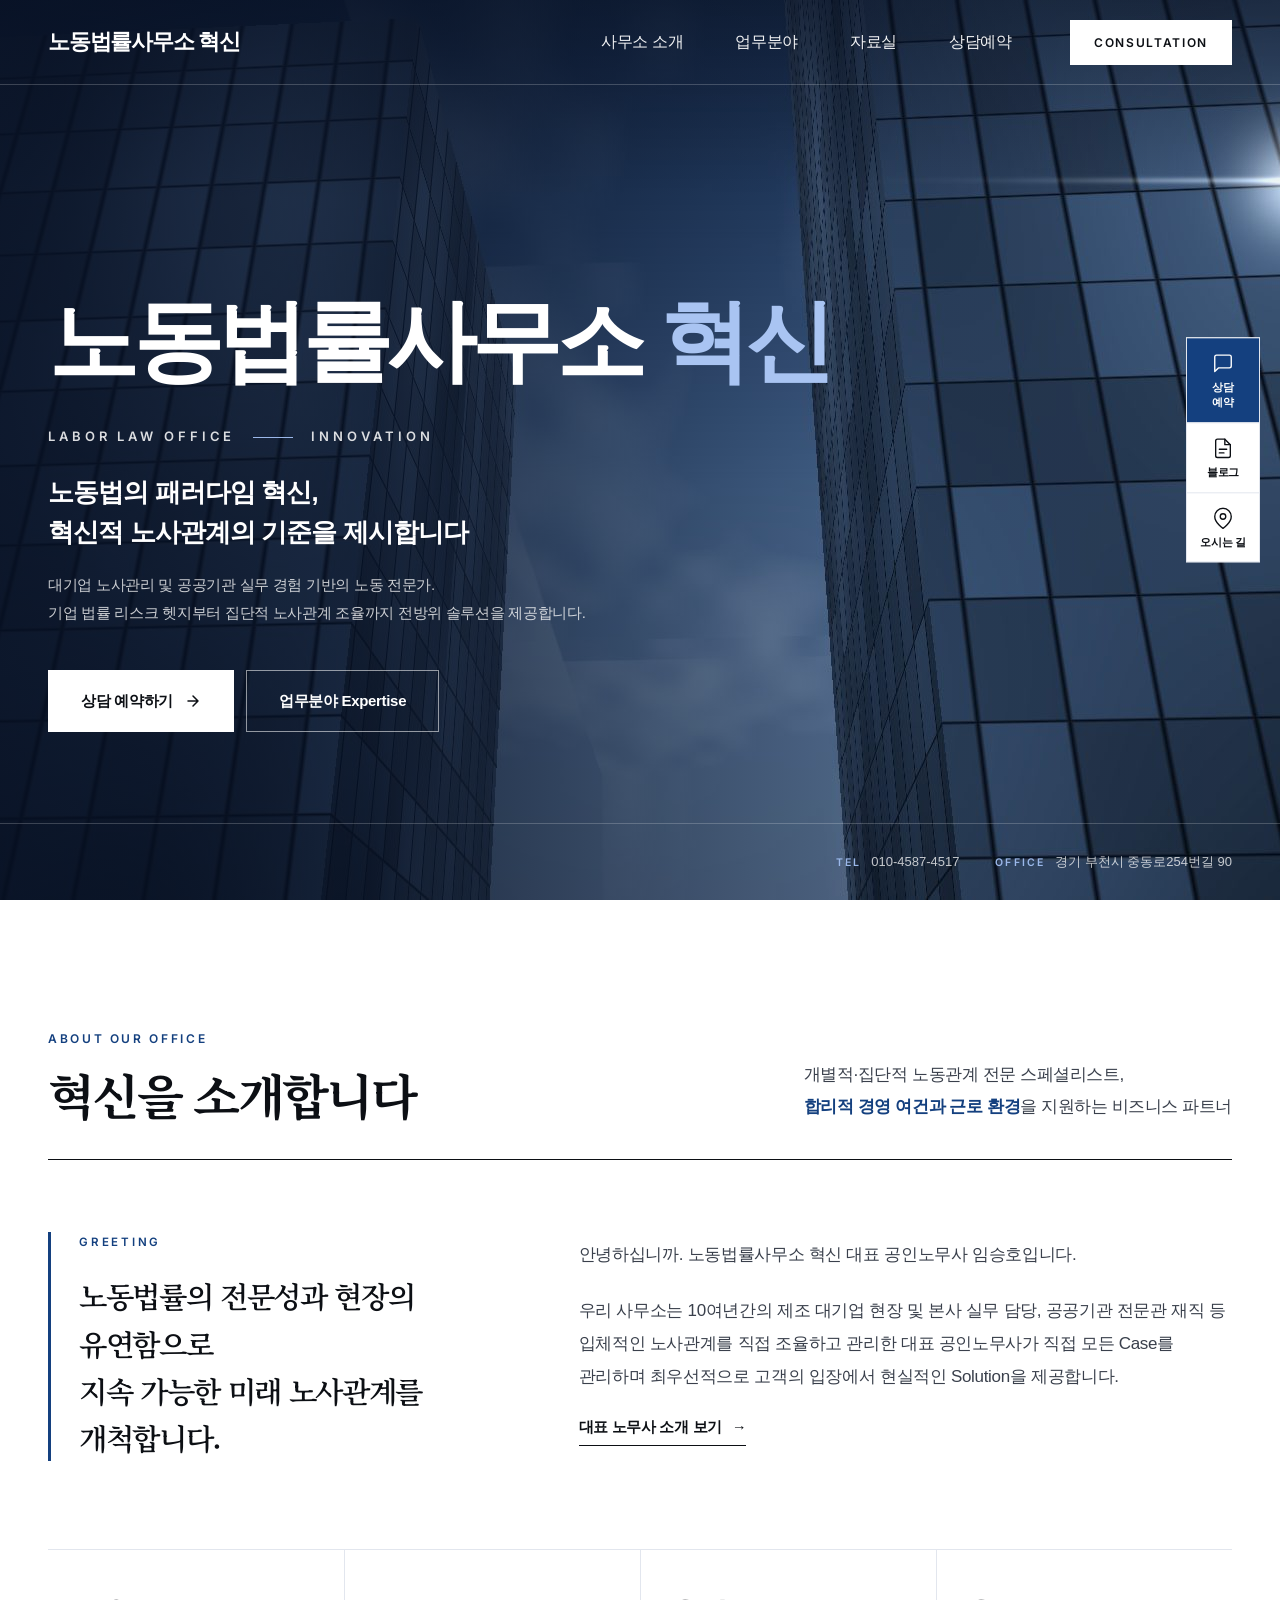
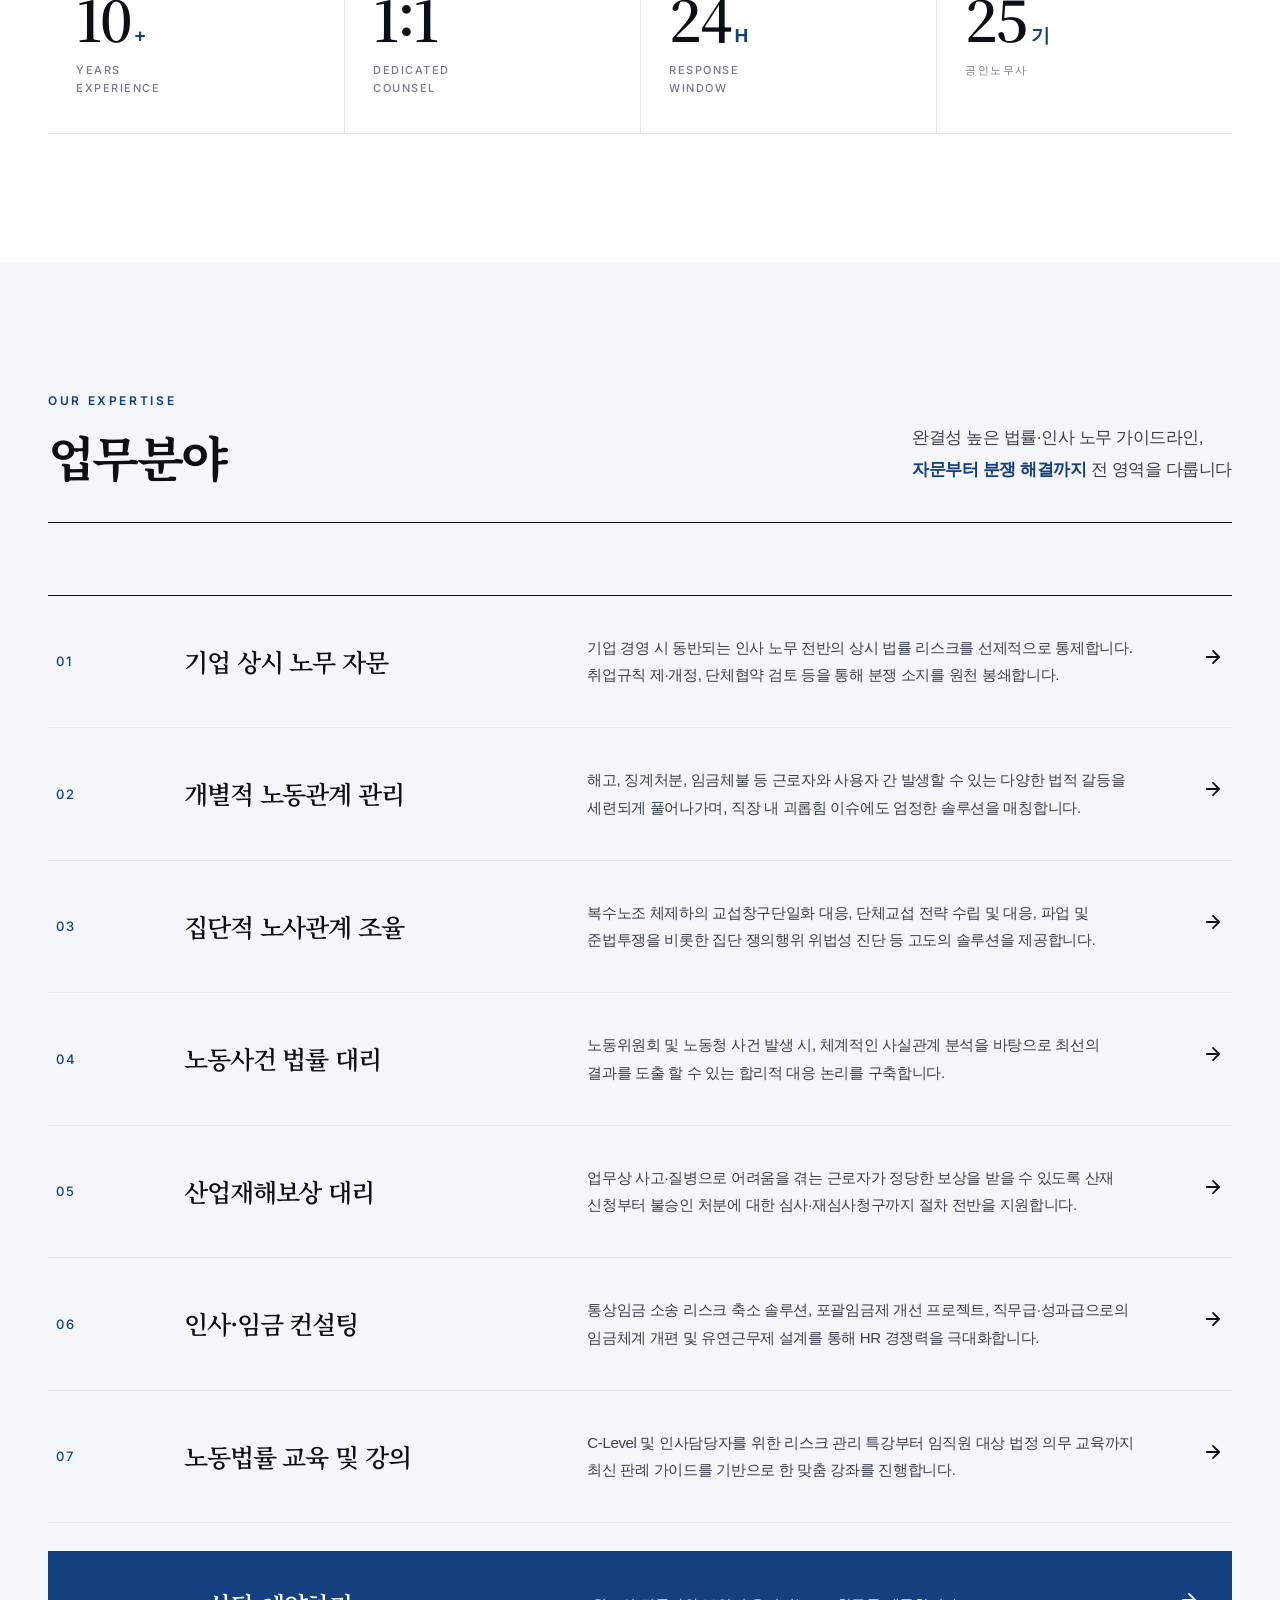
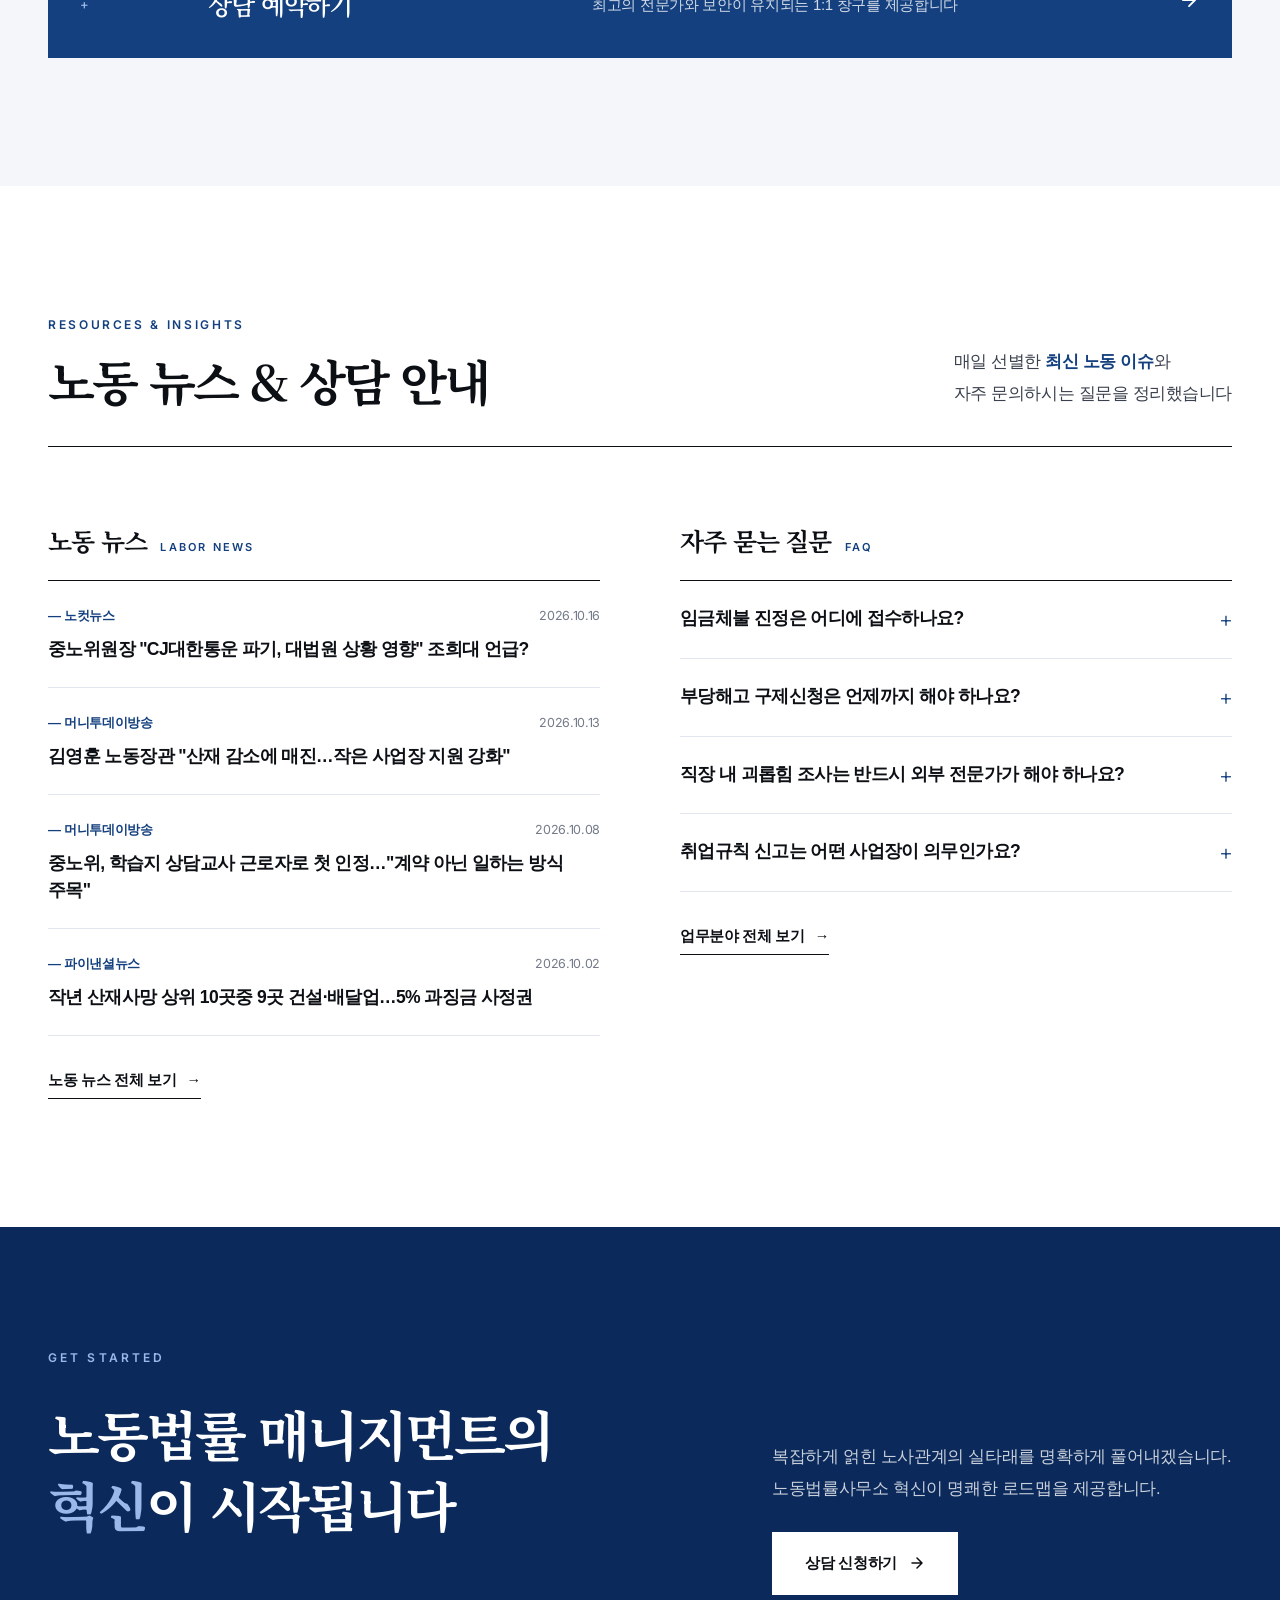
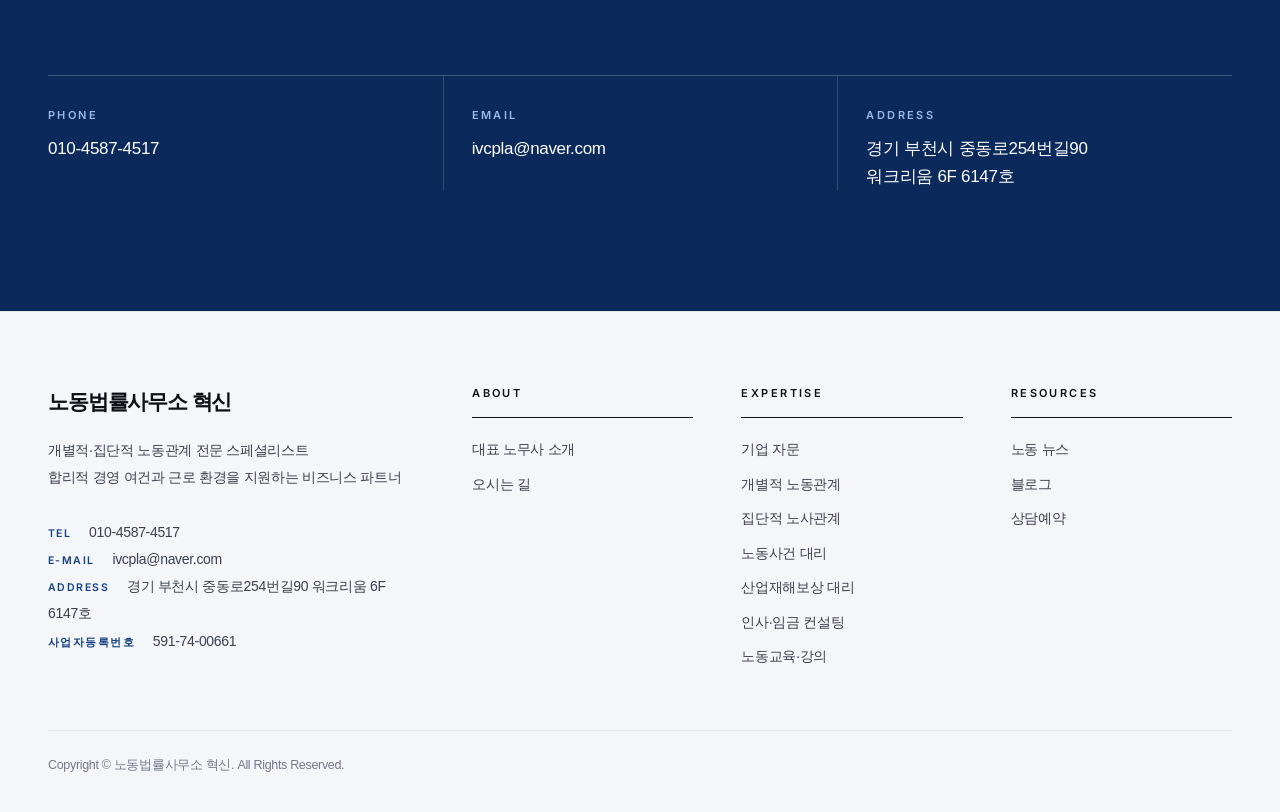
==== index.html @ 99e18527 "Add files via upload" ====
<!DOCTYPE html>
<html lang="ko">
<head>
<meta charset="UTF-8">
<meta name="viewport" content="width=device-width, initial-scale=1.0">
<title>노동법률사무소 혁신 | 부천 노무사 - 임금체불·직장 내 괴롭힘·해고·노동위원회 대리</title>
<meta name="description" content="임금체불, 직장 내 괴롭힘, 부당해고, 노동위원회·노동청 사건 대리, 기업 자문, 인사·임금 컨설팅, 경기 부천 소재 노동법률사무소 혁신. 전문 공인노무사가 상담해 드립니다.">
<meta name="keywords" content="부천 노무사, 노동법률사무소, 임금체불, 직장 내 괴롭힘, 부당해고, 노동위원회, 노동청, 기업자문, 인사노무컨설팅, 단체교섭, 노동조합, 근로계약, 노무사, 퇴직금, 춘의 노무사, 신중동 노무사, 강서 노무사, 마곡 노무사, 인처 노무사, 부천지청, 임금체불진정, 간이대지급, 주휴수당, 연차휴가, 징계, 정직, 구제신청">
<meta name="robots" content="index, follow">
<meta name="author" content="노동법률사무소 혁신">
<link rel="canonical" href="https://ivlabor.co.kr/">

<!-- Open Graph (카카오톡/페이스북 등 공유 시 노출) -->
<meta property="og:type" content="website">
<meta property="og:site_name" content="노동법률사무소 혁신">
<meta property="og:title" content="노동법률사무소 혁신 | 대기업/공공기관 경력 대표 노무사">
<meta property="og:description" content="임금체불, 직장 내 괴롭힘, 부당해고, 노동위원회 사건 대리 전문. 노동법률사무소 혁신입니다.">
<meta property="og:url" content="https://ivlabor.co.kr/">
<meta property="og:locale" content="ko_KR">

<!-- 네이버 서치어드바이저 소유 확인용 (발급받은 코드로 교체) -->
<meta name="naver-site-verification" content="navercc060034b6c3607f30b0b36506287c46">
<!-- 구글 서치콘솔 소유 확인용 (발급받은 코드로 교체) -->
<meta name="google-site-verification" content="google23cb470db3ad2abb">

<!-- 구조화 데이터: 지도/지식패널 노출에 도움 -->
<script type="application/ld+json">
{
  "@context": "https://schema.org",
  "@type": "LegalService",
  "name": "노동법률사무소 혁신",
  "description": "임금체불, 직장 내 괴롭힘, 부당해고, 노동위원회·노동청 사건 대리, 기업 자문, 인사·임금 컨설팅 전문 노무법인",
  "address": {
    "@type": "PostalAddress",
    "streetAddress": "중동로254번길 90 워크리움 6F 6147호",
    "addressLocality": "부천시",
    "addressRegion": "경기도",
    "addressCountry": "KR"
  },
  "telephone": "010-4587-4517",
  "email": "ivcpla@naver.com",
  "url": "https://ivlabor.co.kr/"
}
</script>

<!-- 구조화 데이터: 업무분야 FAQ (검색결과 아코디언 노출용) -->
<script type="application/ld+json">
{
  "@context": "https://schema.org",
  "@type": "FAQPage",
  "mainEntity": [
    {
      "@type": "Question",
      "name": "고문 계약 없이 1회성 노무 상담도 가능한가요?",
      "acceptedAnswer": { "@type": "Answer", "text": "네, 단발성 상담부터 월 단위 정기 자문 계약까지 사업장 규모와 필요에 맞게 탄력적으로 진행합니다." }
    },
    {
      "@type": "Question",
      "name": "취업규칙 신고는 어떤 사업장이 의무인가요?",
      "acceptedAnswer": { "@type": "Answer", "text": "상시근로자 10인 이상 사업장은 취업규칙을 작성하여 관할 지방고용노동관서에 신고할 의무가 있으며, 불이익 변경 시에는 근로자 과반수의 동의 절차가 추가로 필요합니다." }
    },
    {
      "@type": "Question",
      "name": "부천 사무소 방문 없이 원격 자문도 가능한가요?",
      "acceptedAnswer": { "@type": "Answer", "text": "전화, 화상회의, 이메일을 통한 비대면 자문이 가능하며, 필요 시 사업장을 직접 방문하여 현장 진단도 진행합니다." }
    },
    {
      "@type": "Question",
      "name": "임금체불 진정은 어디에 접수하나요?",
      "acceptedAnswer": { "@type": "Answer", "text": "사업장 관할 지방고용노동청에 임금체불 진정서를 제출하며, 사용자가 지급을 이행하지 않을 경우 체불임금등·사업주 확인서를 발급받아 소액체당금 등 후속 절차로 이어갈 수 있습니다." }
    },
    {
      "@type": "Question",
      "name": "부당해고 구제신청은 언제까지 해야 하나요?",
      "acceptedAnswer": { "@type": "Answer", "text": "해고 등 불이익 처분이 있었던 날로부터 3개월 이내에 사업장 관할 지방노동위원회에 부당해고 구제신청을 해야 합니다." }
    },
    {
      "@type": "Question",
      "name": "직장 내 괴롭힘 조사는 반드시 외부 전문가가 해야 하나요?",
      "acceptedAnswer": { "@type": "Answer", "text": "법적으로 반드시 외부 위탁이 요구되지는 않으나, 객관성 확보와 2차 가해 방지를 위해 공인노무사 등 외부 전문가에게 조사를 위탁하는 사업장이 늘고 있습니다." }
    },
    {
      "@type": "Question",
      "name": "교섭창구단일화 절차는 얼마나 걸리나요?",
      "acceptedAnswer": { "@type": "Answer", "text": "사업장 상황에 따라 다르나, 교섭요구 사실 공고부터 교섭대표노동조합 확정까지 통상 수 주에서 수개월이 소요될 수 있어 사전 매뉴얼 준비가 중요합니다." }
    },
    {
      "@type": "Question",
      "name": "쟁의행위 찬반투표는 반드시 거쳐야 하는 절차인가요?",
      "acceptedAnswer": { "@type": "Answer", "text": "네, 조합원 과반수의 찬성 투표를 거치지 않은 쟁의행위는 절차적 정당성을 인정받기 어려워 위법 쟁의행위로 평가될 위험이 있습니다." }
    },
    {
      "@type": "Question",
      "name": "부당노동행위 구제신청은 어디에 하나요?",
      "acceptedAnswer": { "@type": "Answer", "text": "사업장 관할 지방노동위원회에 구제신청서를 제출하며, 초심 결정에 불복할 경우 중앙노동위원회에 재심을 신청할 수 있습니다." }
    },
    {
      "@type": "Question",
      "name": "노동위원회 사건에 변호사가 아닌 공인노무사도 대리인이 될 수 있나요?",
      "acceptedAnswer": { "@type": "Answer", "text": "네, 공인노무사법상 공인노무사는 노동위원회 사건에서 당사자를 대리할 수 있는 법정 대리인 자격을 가지고 있습니다." }
    },
    {
      "@type": "Question",
      "name": "지방노동위원회에서 기각되면 더 이상 다툴 방법이 없나요?",
      "acceptedAnswer": { "@type": "Answer", "text": "초심(지방노동위원회) 판정에 불복하는 경우 판정서 송달일로부터 10일 이내에 중앙노동위원회에 재심을 신청할 수 있고, 이후 행정소송으로도 다툴 수 있습니다." }
    },
    {
      "@type": "Question",
      "name": "형사 사건도 노무사가 변호할 수 있나요?",
      "acceptedAnswer": { "@type": "Answer", "text": "공인노무사는 형사변호인의 지위를 갖지는 않으나, 근로감독관 조사 단계에서의 진술 준비 및 서면 대응 등 실무적 조력을 제공할 수 있으며, 형사 절차가 본격화되는 경우 변호사와 협업을 안내해 드립니다." }
    },
    {
      "@type": "Question",
      "name": "명절 상여금도 통상임금에 포함되나요?",
      "acceptedAnswer": { "@type": "Answer", "text": "지급 조건과 지급 시기의 고정성·일률성 여부에 따라 달라지며, 재직자에게만 지급하는 조건이 있는지 등을 개별적으로 검토해야 정확한 판단이 가능합니다." }
    },
    {
      "@type": "Question",
      "name": "포괄임금제는 어떤 업종이든 도입할 수 있나요?",
      "acceptedAnswer": { "@type": "Answer", "text": "아닙니다. 근로시간 산정이 실질적으로 어려운 업무에 한해 유효성이 인정되며, 일반 사무직처럼 근태 관리가 가능한 업무에 대해서는 무효로 판단될 위험이 있습니다." }
    },
    {
      "@type": "Question",
      "name": "임금체계를 근로자에게 불리하게 개편하려면 어떤 절차가 필요한가요?",
      "acceptedAnswer": { "@type": "Answer", "text": "취업규칙을 근로자에게 불이익하게 변경하는 경우 근로자 과반수(노동조합이 있으면 그 노동조합)의 동의를 받아야 하며, 동의 없이 변경하면 무효가 될 수 있습니다." }
    },
    {
      "@type": "Question",
      "name": "법정 의무교육에는 어떤 것들이 있나요?",
      "acceptedAnswer": { "@type": "Answer", "text": "직장 내 성희롱 예방교육(연 1회 이상), 직장 내 장애인 인식개선 교육, 개인정보보호 교육 등이 대표적이며, 업종과 상시근로자 수에 따라 산업안전보건교육 등이 추가될 수 있습니다." }
    },
    {
      "@type": "Question",
      "name": "온라인 동영상 교육으로 법정 의무교육을 대체할 수 있나요?",
      "acceptedAnswer": { "@type": "Answer", "text": "일정 요건을 갖춘 경우 온라인 교육으로 갈음할 수 있으나, 사업장 특성이 반영되지 않은 형식적 교육은 예방 효과가 낮아 대면·맞춤형 교육을 병행하는 것을 권장합니다." }
    },
    {
      "@type": "Question",
      "name": "교육 이수 후 증빙자료도 제공되나요?",
      "acceptedAnswer": { "@type": "Answer", "text": "네, 교육 실시 확인서, 참석자 명단, 교육 자료 등 법정 의무교육 이행을 입증할 수 있는 증빙자료를 함께 제공해 드립니다." }
    }
  ]
}
</script>

<link rel="preconnect" href="https://fonts.googleapis.com">
<link rel="preconnect" href="https://fonts.gstatic.com" crossorigin>
<link rel="stylesheet" as="style" crossorigin href="https://cdn.jsdelivr.net/gh/orioncactus/pretendard@v1.3.9/dist/web/variable/pretendardvariable-dynamic-subset.min.css">
<link href="https://fonts.googleapis.com/css2?family=Inter:wght@400;500;600;700&family=Noto+Serif+KR:wght@400;500;600;700&display=swap" rel="stylesheet">

<link rel="stylesheet" href="assets/style-v2.css?v=20261117">
<style>
/* ===== 산업재해보상 급여·절차 안내 (홈페이지 기존 카드·섹션 스타일과 통일) ===== */
.industrial-guide{margin-top:64px;padding-top:48px;border-top:1px solid var(--border)}
.guide-heading{margin-bottom:8px}
.guide-eyebrow{display:block;margin-bottom:10px;font-size:12px;font-weight:600;letter-spacing:2px;color:var(--gb);text-transform:uppercase}
.guide-heading h3{margin:0 0 12px !important;font-size:21px;font-weight:700;color:var(--gd);letter-spacing:-0.5px}
.guide-heading p{margin:0 !important;font-size:14.5px;font-weight:300;color:var(--ts);line-height:1.8}
.guide-section-title{display:flex;align-items:baseline;gap:14px;margin:48px 0 20px;padding:0 0 14px;border-bottom:1px solid var(--border);font-size:17px;font-weight:700;color:var(--gd);letter-spacing:-0.3px}
.guide-section-title span{font-family:'Inter',sans-serif;font-size:13px;font-weight:700;color:var(--gl);letter-spacing:1px}

/* 01 급여 종류 */
.benefit-grid{display:grid;grid-template-columns:repeat(4,minmax(0,1fr));gap:16px}
.benefit-card{display:flex;flex-direction:column;gap:8px;padding:26px 22px 24px;background:#f4f6fa;border:1px solid var(--border);transition:transform .3s ease,box-shadow .3s ease}
.benefit-card:hover{transform:translateY(-4px);box-shadow:0 20px 40px rgba(12,15,20,.08)}
.benefit-number{font-family:'Inter',sans-serif;font-size:12px;font-weight:700;letter-spacing:1.5px;color:var(--gb);opacity:.7}
.benefit-card h5{margin:0;font-size:16px;font-weight:700;color:var(--gd);line-height:1.4}
.benefit-card p{margin:0 !important;font-size:13.5px;font-weight:300;color:var(--tm);line-height:1.8}
.guide-note{margin-top:16px !important;font-size:12.5px !important;font-weight:300;color:var(--ts);line-height:1.7}

/* 02 신청 절차 */
.process-list{border-top:1px solid var(--border)}
.process-step{display:grid;grid-template-columns:110px 1fr;gap:24px;padding:22px 4px;border-bottom:1px solid var(--border);align-items:baseline}
.process-step>span{font-family:'Inter',sans-serif;font-size:12px;font-weight:700;letter-spacing:1.5px;color:var(--gb)}
.process-step h5{margin:0 0 6px;font-size:16px;font-weight:700;color:var(--gd)}
.process-step p{margin:0 !important;font-size:14px;font-weight:300;color:var(--tm);line-height:1.85}

/* 03 불복 절차 */
.appeal-flow{display:grid;grid-template-columns:1fr auto 1fr auto 1fr;gap:12px;align-items:stretch}
.appeal-step{padding:24px 22px;background:var(--gp);border:1px solid var(--border)}
.appeal-label{display:inline-block;margin-bottom:12px;padding:3px 10px;font-size:11px;font-weight:700;letter-spacing:.5px;color:var(--gb);background:var(--white);border:1px solid var(--border)}
.appeal-step h5{margin:0 0 8px;font-size:16px;font-weight:700;color:var(--gd)}
.appeal-step p{margin:0 !important;font-size:13.5px;font-weight:300;color:var(--tm);line-height:1.8}
.appeal-arrow{display:flex;align-items:center;font-size:18px;color:var(--gl)}
.appeal-footnote{margin-top:16px;padding:22px 26px;background:var(--gp);border-left:3px solid var(--gl);font-size:14px;font-weight:300;color:var(--tm);line-height:1.8}
.appeal-footnote strong{font-weight:700;color:var(--gd)}

@media(max-width:992px){
  .benefit-grid{grid-template-columns:repeat(2,minmax(0,1fr))}
  .appeal-flow{grid-template-columns:1fr;gap:8px}
  .appeal-arrow{justify-content:center;transform:rotate(90deg);height:18px}
}
@media(max-width:600px){
  .industrial-guide{margin-top:44px;padding-top:32px}
  .guide-section-title{margin-top:36px;font-size:16px}
  .benefit-grid{grid-template-columns:1fr;gap:12px}
  .benefit-card{padding:20px 18px}
  .process-step{grid-template-columns:1fr;gap:6px;padding:18px 2px}
  .appeal-step{padding:20px 18px}
  .appeal-footnote{padding:18px 20px}
}
</style>
</head>
<body>

<!-- ===== HEADER ===== -->
<header class="header" id="header">
    <div class="container header-inner">
        <a class="logo" onclick="goPage('home')" aria-label="노동법률사무소 혁신 홈으로"><span class="logo-text">노동법률사무소 혁신</span></a>

        <div class="nav" id="nav">
            <a class="nav-item" id="nav-about" onclick="goPage('about')">사무소 소개</a>
            <a class="nav-item" id="nav-services" onclick="goPage('services')">업무분야</a>
            <a class="nav-item" id="nav-resources" href="news.html">자료실</a>
            <a class="nav-item" id="nav-consult" onclick="goPage('consult')">상담예약</a>
        </div>

        <a class="header-cta" onclick="goPage('consult')">Consultation</a>

        <button class="menu-toggle" id="menuToggle" aria-label="메뉴 열기"><span></span><span></span><span></span></button>
    </div>

    <!-- 메가메뉴 (헤더에 마우스를 올리면 전체 펼침) -->
    <div class="megamenu" id="megamenu">
        <div class="megamenu-inner">
            <div class="megamenu-col">
                <div class="megamenu-col-title">사무소 소개</div>
                <ul class="megamenu-list">
                    <li><a onclick="goPage('about','greeting')">대표 노무사 소개</a></li>
                    <li><a onclick="goPage('about','location')">오시는 길</a></li>
                </ul>
            </div>
            <div class="megamenu-col">
                <div class="megamenu-col-title">업무분야</div>
                <ul class="megamenu-list">
                        <li><a onclick="goPage('services','tab0')">기업 자문</a></li>
                        <li><a onclick="goPage('services','tab1')">개별적 노동관계</a></li>
                        <li><a onclick="goPage('services','tab2')">집단적 노사관계</a></li>
                        <li><a onclick="goPage('services','tab3')">노동사건 대리</a></li>
                        <li><a onclick="goPage('services','tab4')">산업재해보상 대리</a></li>
                        <li><a onclick="goPage('services','tab5')">인사·임금 컨설팅</a></li>
                        <li><a onclick="goPage('services','tab6')">노동교육·강의</a></li>
                </ul>
            </div>
            <div class="megamenu-col">
                <div class="megamenu-col-title">자료실</div>
                <ul class="megamenu-list">
                    <li><a href="news.html">노동 뉴스</a></li>
                    <li><a href="blog.html">블로그</a></li>
                </ul>
            </div>
            <div class="megamenu-col">
                <div class="megamenu-col-title">상담예약</div>
                <ul class="megamenu-list">
                    <li><a onclick="goPage('consult')">온라인 예약 및 문의 신청</a></li>
                </ul>
            </div>
        </div>
    </div>

    <!-- 모바일 메뉴 -->
    <div class="mobile-menu" id="mobileMenu">
        <div class="mobile-menu-section">
            <div class="mobile-menu-title">사무소 소개</div>
            <div class="mobile-menu-list">
                <a onclick="mobileGoPage('about','greeting')">대표 노무사 소개</a>
                <a onclick="mobileGoPage('about','location')">오시는 길</a>
            </div>
        </div>
        <div class="mobile-menu-section">
            <div class="mobile-menu-title">업무분야</div>
            <div class="mobile-menu-list">
                    <a onclick="mobileGoPage('services','tab0')">기업 자문</a>
                    <a onclick="mobileGoPage('services','tab1')">개별적 노동관계</a>
                    <a onclick="mobileGoPage('services','tab2')">집단적 노사관계</a>
                    <a onclick="mobileGoPage('services','tab3')">노동사건 대리</a>
                    <a onclick="mobileGoPage('services','tab4')">산업재해보상 대리</a>
                    <a onclick="mobileGoPage('services','tab5')">인사·임금 컨설팅</a>
                    <a onclick="mobileGoPage('services','tab6')">노동교육·강의</a>
            </div>
        </div>
        <div class="mobile-menu-section">
            <div class="mobile-menu-title">자료실</div>
            <div class="mobile-menu-list">
                <a href="news.html">노동 뉴스</a>
                <a href="blog.html">블로그</a>
            </div>
        </div>
        <a class="mobile-menu-cta" onclick="mobileGoPage('consult')">상담 예약하기</a>
    </div>
</header>

<!-- ===== HOME PAGE ===== -->
<div class="page active" id="page-home">

    <!-- 히어로 -->
    <section class="hero" id="hero">
        <div class="hero-slides" aria-hidden="true">
            <video class="hero-video" autoplay muted loop playsinline preload="auto" poster="assets/hero-towers.jpg"><source src="assets/hero-towers.mp4" type="video/mp4"></video>
        </div>

        <div class="hero-content">
            <h1 class="hero-hl">노동법률사무소 <span class="em">혁신</span></h1>

            <p class="hero-slogan"><span>Labor Law Office</span><span>Innovation</span></p>

            <p class="hero-sub">노동법의 패러다임 혁신,<br>혁신적 노사관계의 기준을 제시합니다</p>

            <p class="hero-desc">대기업 노사관리 및 공공기관 실무 경험 기반의 노동 전문가.<br>기업 법률 리스크 헷지부터 집단적 노사관계 조율까지 전방위 솔루션을 제공합니다.</p>

            <div class="hero-cta-group">
                <a class="btn-primary" onclick="goPage('consult')">
                    <span>상담 예약하기</span>
                    <svg width="16" height="16" viewBox="0 0 16 16" fill="none"><path d="M3 8H13M13 8L8 3M13 8L8 13" stroke="currentColor" stroke-width="1.5" stroke-linecap="round" stroke-linejoin="round"/></svg>
                </a>
                <a class="btn-secondary" onclick="document.getElementById('expertise').scrollIntoView({behavior:'smooth'})"><span>업무분야 Expertise</span></a>
            </div>
        </div>
        <div class="hero-foot">
            <div class="container hero-foot-inner">
                <div class="hero-foot-meta"><span><b>TEL</b>010-4587-4517</span><span><b>OFFICE</b>경기 부천시 중동로254번길 90</span></div>
            </div>
        </div>
    </section>

    <!-- 사무소 소개 -->
    <section class="section about" id="about">
        <div class="container">
            <div class="section-header reveal">
                <div class="section-label">
                    <span class="kr">혁신을 소개합니다</span>
                    <span class="en">About Our Office</span>
                </div>
                <p class="section-desc">개별적·집단적 노동관계 전문 스페셜리스트,<br><em>합리적 경영 여건과 근로 환경</em>을 지원하는 비즈니스 파트너</p>
            </div>

            <div class="about-intro reveal reveal-delay-1">
                <div class="about-intro-tagline">
                    <span class="tagline-label">Greeting</span>
                    <p class="tagline-quote">노동법률의 전문성과 현장의 유연함으로<br>지속 가능한 미래 노사관계를 개척합니다.</p>
                </div>
                <div class="about-intro-body">
                    <p>안녕하십니까. 노동법률사무소 혁신 대표 공인노무사 임승호입니다.</p>
                    <p>우리 사무소는 10여년간의 제조 대기업 현장 및 본사 실무 담당, 공공기관 전문관 재직 등 입체적인 노사관계를 직접 조율하고 관리한 대표 공인노무사가 직접 모든 Case를 관리하며 최우선적으로 고객의 입장에서 현실적인 Solution을 제공합니다.</p>
                    <a class="text-link" onclick="goPage('about','greeting')">대표 노무사 소개 보기 <span>&rarr;</span></a>
                </div>
            </div>

            <div class="about-stats reveal reveal-delay-2">
                <div class="stat-item"><div class="stat-num">10<span class="unit">+</span></div><div class="stat-label">Years<br>Experience</div></div>
                <div class="stat-item"><div class="stat-num">1:1</div><div class="stat-label">Dedicated<br>Counsel</div></div>
                <div class="stat-item"><div class="stat-num">24<span class="unit">H</span></div><div class="stat-label">Response<br>Window</div></div>
                <div class="stat-item"><div class="stat-num">25<span class="unit">기</span></div><div class="stat-label">공인노무사</div></div>
            </div>
        </div>
    </section>

    <!-- 업무분야 -->
    <section class="section alt expertise" id="expertise">
        <div class="container">
            <div class="section-header reveal">
                <div class="section-label">
                    <span class="kr">업무분야</span>
                    <span class="en">Our Expertise</span>
                </div>
                <p class="section-desc">완결성 높은 법률·인사 노무 가이드라인,<br><em>자문부터 분쟁 해결까지</em> 전 영역을 다룹니다</p>
            </div>

            <div class="expertise-grid">
                <a class="expertise-card reveal" onclick="goPage('services','tab0')">
                    <div class="expertise-card-no">01</div>
                    <h3 class="expertise-card-title">기업 상시 노무 자문</h3>
                    <p class="expertise-card-desc">기업 경영 시 동반되는 인사 노무 전반의 상시 법률 리스크를 선제적으로 통제합니다. 취업규칙 제·개정, 단체협약 검토 등을 통해 분쟁 소지를 원천 봉쇄합니다.</p>
                    <div class="expertise-card-arrow"><svg width="22" height="22" viewBox="0 0 18 18" fill="none"><path d="M4 9H14M14 9L9 4M14 9L9 14" stroke="currentColor" stroke-width="1.5" stroke-linecap="round" stroke-linejoin="round"/></svg></div>
                </a>

                <a class="expertise-card reveal reveal-delay-1" onclick="goPage('services','tab1')">
                    <div class="expertise-card-no">02</div>
                    <h3 class="expertise-card-title">개별적 노동관계 관리</h3>
                    <p class="expertise-card-desc">해고, 징계처분, 임금체불 등 근로자와 사용자 간 발생할 수 있는 다양한 법적 갈등을 세련되게 풀어나가며, 직장 내 괴롭힘 이슈에도 엄정한 솔루션을 매칭합니다.</p>
                    <div class="expertise-card-arrow"><svg width="22" height="22" viewBox="0 0 18 18" fill="none"><path d="M4 9H14M14 9L9 4M14 9L9 14" stroke="currentColor" stroke-width="1.5" stroke-linecap="round" stroke-linejoin="round"/></svg></div>
                </a>

                <a class="expertise-card reveal reveal-delay-2" onclick="goPage('services','tab2')">
                    <div class="expertise-card-no">03</div>
                    <h3 class="expertise-card-title">집단적 노사관계 조율</h3>
                    <p class="expertise-card-desc">복수노조 체제하의 교섭창구단일화 대응, 단체교섭 전략 수립 및 대응, 파업 및 준법투쟁을 비롯한 집단 쟁의행위 위법성 진단 등 고도의 솔루션을 제공합니다.</p>
                    <div class="expertise-card-arrow"><svg width="22" height="22" viewBox="0 0 18 18" fill="none"><path d="M4 9H14M14 9L9 4M14 9L9 14" stroke="currentColor" stroke-width="1.5" stroke-linecap="round" stroke-linejoin="round"/></svg></div>
                </a>

                <a class="expertise-card reveal" onclick="goPage('services','tab3')">
                    <div class="expertise-card-no">04</div>
                    <h3 class="expertise-card-title">노동사건 법률 대리</h3>
                    <p class="expertise-card-desc">노동위원회 및 노동청 사건 발생 시, 체계적인 사실관계 분석을 바탕으로 최선의 결과를 도출 할 수 있는 합리적 대응 논리를 구축합니다.</p>
                    <div class="expertise-card-arrow"><svg width="22" height="22" viewBox="0 0 18 18" fill="none"><path d="M4 9H14M14 9L9 4M14 9L9 14" stroke="currentColor" stroke-width="1.5" stroke-linecap="round" stroke-linejoin="round"/></svg></div>
                </a>

                <a class="expertise-card reveal reveal-delay-1" onclick="goPage('services','tab4')">
                    <div class="expertise-card-no">05</div>
                    <h3 class="expertise-card-title">산업재해보상 대리</h3>
                    <p class="expertise-card-desc">업무상 사고·질병으로 어려움을 겪는 근로자가 정당한 보상을 받을 수 있도록 산재 신청부터 불승인 처분에 대한 심사·재심사청구까지 절차 전반을 지원합니다.</p>
                    <div class="expertise-card-arrow"><svg width="22" height="22" viewBox="0 0 18 18" fill="none"><path d="M4 9H14M14 9L9 4M14 9L9 14" stroke="currentColor" stroke-width="1.5" stroke-linecap="round" stroke-linejoin="round"/></svg></div>
                </a>

                <a class="expertise-card reveal reveal-delay-2" onclick="goPage('services','tab5')">
                    <div class="expertise-card-no">06</div>
                    <h3 class="expertise-card-title">인사·임금 컨설팅</h3>
                    <p class="expertise-card-desc">통상임금 소송 리스크 축소 솔루션, 포괄임금제 개선 프로젝트, 직무급·성과급으로의 임금체계 개편 및 유연근무제 설계를 통해 HR 경쟁력을 극대화합니다.</p>
                    <div class="expertise-card-arrow"><svg width="22" height="22" viewBox="0 0 18 18" fill="none"><path d="M4 9H14M14 9L9 4M14 9L9 14" stroke="currentColor" stroke-width="1.5" stroke-linecap="round" stroke-linejoin="round"/></svg></div>
                </a>

                <a class="expertise-card reveal" onclick="goPage('services','tab6')">
                    <div class="expertise-card-no">07</div>
                    <h3 class="expertise-card-title">노동법률 교육 및 강의</h3>
                    <p class="expertise-card-desc">C-Level 및 인사담당자를 위한 리스크 관리 특강부터 임직원 대상 법정 의무 교육까지 최신 판례 가이드를 기반으로 한 맞춤 강좌를 진행합니다.</p>
                    <div class="expertise-card-arrow"><svg width="22" height="22" viewBox="0 0 18 18" fill="none"><path d="M4 9H14M14 9L9 4M14 9L9 14" stroke="currentColor" stroke-width="1.5" stroke-linecap="round" stroke-linejoin="round"/></svg></div>
                </a>

                <a class="expertise-card cta-card reveal reveal-delay-1" onclick="goPage('consult')">
                    <div class="expertise-card-no">+</div>
                    <h3 class="expertise-card-title">상담 예약하기</h3>
                    <p class="expertise-card-desc">최고의 전문가와 보안이 유지되는 1:1 창구를 제공합니다</p>
                    <div class="expertise-card-arrow"><svg width="22" height="22" viewBox="0 0 18 18" fill="none"><path d="M4 9H14M14 9L9 4M14 9L9 14" stroke="currentColor" stroke-width="1.5" stroke-linecap="round" stroke-linejoin="round"/></svg></div>
                </a>
            </div>
        </div>
    </section>

    <!-- 자료실 -->
    <section class="section resources" id="resources">
        <div class="container">
            <div class="section-header one-line reveal">
                <div class="section-label">
                    <span class="kr">노동 뉴스 &amp; 상담 안내</span>
                    <span class="en">Resources &amp; Insights</span>
                </div>
                <p class="section-desc">매일 선별한 <em>최신 노동 이슈</em>와<br>자주 문의하시는 질문을 정리했습니다</p>
            </div>

            <div class="resources-grid">
                <div class="resource-column reveal">
                    <h3><span class="kr">노동 뉴스</span><span class="en">Labor News</span></h3>
                    <ul class="resource-list">
                        <li>
                            <a href="https://nocutnews.co.kr/news/6592742" target="_blank" rel="noopener">
                                <div class="resource-meta"><span class="resource-tag">— 노컷뉴스</span><span class="resource-date">2026.10.16</span></div>
                                <div class="resource-title">중노위원장 "CJ대한통운 파기, 대법원 상황 영향" 조희대 언급?</div>
                            </a>
                        </li>
                        <li>
                            <a href="https://news.mtn.co.kr/article/2026101311255734839" target="_blank" rel="noopener">
                                <div class="resource-meta"><span class="resource-tag">— 머니투데이방송</span><span class="resource-date">2026.10.13</span></div>
                                <div class="resource-title">김영훈 노동장관 "산재 감소에 매진…작은 사업장 지원 강화"</div>
                            </a>
                        </li>
                        <li>
                            <a href="https://news.mtn.co.kr/news-detail/2026100810040950413" target="_blank" rel="noopener">
                                <div class="resource-meta"><span class="resource-tag">— 머니투데이방송</span><span class="resource-date">2026.10.08</span></div>
                                <div class="resource-title">중노위, 학습지 상담교사 근로자로 첫 인정…"계약 아닌 일하는 방식 주목"</div>
                            </a>
                        </li>
                        <li>
                            <a href="https://www.fnnews.com/news/202610021527412309" target="_blank" rel="noopener">
                                <div class="resource-meta"><span class="resource-tag">— 파이낸셜뉴스</span><span class="resource-date">2026.10.02</span></div>
                                <div class="resource-title">작년 산재사망 상위 10곳중 9곳 건설·배달업…5% 과징금 사정권</div>
                            </a>
                        </li>
                    </ul>
                    <a class="view-all" href="news.html"><span>노동 뉴스 전체 보기</span><span>&rarr;</span></a>
                </div>

                <div class="resource-column reveal reveal-delay-2">
                    <h3><span class="kr">자주 묻는 질문</span><span class="en">FAQ</span></h3>
                    <div class="faq-list">
                        <details>
                            <summary>임금체불 진정은 어디에 접수하나요?</summary>
                            <div class="faq-a">사업장 관할 지방고용노동청에 임금체불 진정서를 제출하며, 사용자가 지급을 이행하지 않을 경우 체불임금등·사업주 확인서를 발급받아 소액체당금 등 후속 절차로 이어갈 수 있습니다.</div>
                        </details>
                        <details>
                            <summary>부당해고 구제신청은 언제까지 해야 하나요?</summary>
                            <div class="faq-a">해고 등 불이익 처분이 있었던 날로부터 3개월 이내에 사업장 관할 지방노동위원회에 부당해고 구제신청을 해야 합니다.</div>
                        </details>
                        <details>
                            <summary>직장 내 괴롭힘 조사는 반드시 외부 전문가가 해야 하나요?</summary>
                            <div class="faq-a">법적으로 반드시 외부 위탁이 요구되지는 않으나, 객관성 확보와 2차 가해 방지를 위해 공인노무사 등 외부 전문가에게 조사를 위탁하는 사업장이 늘고 있습니다.</div>
                        </details>
                        <details>
                            <summary>취업규칙 신고는 어떤 사업장이 의무인가요?</summary>
                            <div class="faq-a">상시근로자 10인 이상 사업장은 취업규칙을 작성하여 관할 지방고용노동관서에 신고할 의무가 있으며, 불이익 변경 시에는 근로자 과반수의 동의 절차가 추가로 필요합니다.</div>
                        </details>
                    </div>
                    <a class="view-all" onclick="goPage('services')"><span>업무분야 전체 보기</span><span>&rarr;</span></a>
                </div>
            </div>
        </div>
    </section>

    <!-- 상담 -->
    <section class="section contact" id="contact">
        <div class="container">
            <div class="contact-inner reveal">
                <div class="contact-eyebrow">Get Started</div>
                <h2 class="contact-title">노동법률 매니지먼트의<br><em>혁신</em>이 시작됩니다</h2>
                <p class="contact-desc">복잡하게 얽힌 노사관계의 실타래를 명확하게 풀어내겠습니다.<br>노동법률사무소 혁신이 명쾌한 로드맵을 제공합니다.</p>
                <a class="btn-primary" onclick="goPage('consult')">
                    <span>상담 신청하기</span>
                    <svg width="16" height="16" viewBox="0 0 16 16" fill="none"><path d="M3 8H13M13 8L8 3M13 8L8 13" stroke="currentColor" stroke-width="1.5" stroke-linecap="round" stroke-linejoin="round"/></svg>
                </a>

                <div class="contact-info">
                    <div class="contact-info-item"><div class="label">Phone</div><div class="value">010-4587-4517</div></div>
                    <div class="contact-info-item"><div class="label">Email</div><div class="value">ivcpla@naver.com</div></div>
                    <div class="contact-info-item"><div class="label">Address</div><div class="value">경기 부천시 중동로254번길90<br>워크리움 6F 6147호</div></div>
                </div>
            </div>
        </div>
    </section>
</div>

<div class="page" id="page-about">
  <div class="profile-wrap">
    <div class="profile-banner">
      <div class="profile-banner-mark">노동법률사무소 혁신</div>
      <img class="profile-banner-photo" src="assets/profile.jpg" alt="임승호 대표 공인노무사">
      <div class="profile-banner-name">
        <h2>임승호</h2>
        <p>대표 공인노무사</p>
      </div>
      <a class="profile-banner-arrow" onclick="goPage('consult')" aria-label="상담예약">
        <svg viewBox="0 0 24 24" width="22" height="22" fill="none" stroke="currentColor" stroke-width="1.6"><path d="M4 12h16M14 6l6 6-6 6"/></svg>
      </a>
    </div>
    <div class="profile-caption"><b>임승호</b> 대표 공인노무사</div>
    <div class="profile-panel">
      <div class="profile-col">
        <h3>전문분야</h3>
        <ul>
          <li>기업 상시 노무 자문</li>
          <li>개별적 노동관계 관리</li>
          <li>집단적 노사관계 조율</li>
          <li>노동사건 법률 대리</li>
          <li>산업재해보상 대리</li>
          <li>인사·임금 컨설팅</li>
          <li>노동법률 교육 및 강의</li>
        </ul>
      </div>
      <div class="profile-col">
        <h3>경력</h3>
        <ul>
          <li><em>現</em>노동법률사무소 혁신 대표 노무사</li>
          <li><em>現</em>부천시청 노무전문관</li>
          <li>LG화학 본사 노경기획팀</li>
          <li>LG화학 익산공장 HR팀</li>
          <li>노무법인 리즌</li>
        </ul>
      </div>
      <div class="profile-col">
        <h3>자격·학력</h3>
        <ul>
          <li>공인노무사 25기</li>
          <li>인하대학교 경제학 학사</li>
        </ul>
      </div>
    </div>
  </div>

  <div class="sec fade" id="about-location">
    <div class="center-wrap ratio-2-6-2">
    <div class="center-col">
      <div class="sec-eye">Directions</div>
      <div class="sec-title">오시는 길</div>
      <div class="sec-sub">노동법률사무소 혁신은 신중동역 인근 워크리움 중동점에 위치해 있습니다.</div>

      <div class="loc-map" onclick="window.open('https://map.naver.com/p/search/%EB%85%B8%EB%8F%99%EB%B2%95%EB%A5%A0%EC%82%AC%EB%AC%B4%EC%86%8C%20%ED%98%81%EC%8B%A0','_blank')">
        <div class="loc-map-pin">
          <svg viewBox="0 0 24 24"><path d="M12 2C8.13 2 5 5.13 5 9c0 5.25 7 13 7 13s7-7.75 7-13c0-3.87-3.13-7-7-7zm0 9.5A2.5 2.5 0 1 1 12 6.5a2.5 2.5 0 0 1 0 5z"/></svg>
        </div>
        <div class="loc-map-label">네이버 지도에서 정확한 위치 확인 <span>&rarr;</span></div>
      </div>

      <div class="loc-grid">
        <div class="loc-block">
          <h3>주소</h3>
          <p>경기 부천시 중동로254번길 90<br>워크리움 6F 6147호</p>
        </div>
        <div class="loc-block">
          <h3>대중교통</h3>
          <p>7호선 신중동역 인근<br>부천시청 도보 5분 거리</p>
        </div>
        <div class="loc-block">
          <h3>주차</h3>
          <p>건물 내 공영주차장 이용 가능<br>(부천시공영노외주차장 4호)</p>
        </div>
        <div class="loc-block">
          <h3>문의</h3>
          <p>010-4587-4517<br>ivcpla@naver.com</p>
        </div>
      </div>

      <a class="loc-btn" href="https://map.naver.com/p/search/%EB%85%B8%EB%8F%99%EB%B2%95%EB%A5%A0%EC%82%AC%EB%AC%B4%EC%86%8C%20%ED%98%81%EC%8B%A0" target="_blank" rel="noopener">네이버 지도에서 크게 보기</a>
    </div>
    </div>
  </div>
</div>


<!-- ===== SERVICES PAGE ===== -->
<div class="page" id="page-services">
  <div class="page-hero">
    <div class="breadcrumb">홈 › 업무분야</div>
    <h2>업무분야</h2>
    <p> 완결성 높은 법률·인사 노무 가이드라인</p>
  </div>
  <div class="sec">
    <div class="center-wrap ratio-2-6-2">
    <div class="center-col">
    <div class="services-tab">
      <div class="stab active" onclick="switchTab(0)">기업 자문</div>
      <div class="stab" onclick="switchTab(1)">개별적 노동관계</div>
      <div class="stab" onclick="switchTab(2)">집단적 노사관계</div>
      <div class="stab" onclick="switchTab(3)">노동사건 대리</div>
      <div class="stab" onclick="switchTab(4)">산업재해보상 대리</div>
      <div class="stab" onclick="switchTab(5)">인사·임금 컨설팅</div>
      <div class="stab" onclick="switchTab(6)">노동교육·강의</div>
    </div>

    <div class="stab-content active" id="stab-0">
      <div class="service-detail">
        <div class="service-img zoom-card"><img src="https://images.unsplash.com/photo-1454165804606-c3d57bc86b40?auto=format&fit=crop&w=1400&q=80" alt="기업 상시 노무 자문"></div>
        <div class="service-info">
          <h2>기업 상시 노무 자문</h2>
          <p>기업 경영 시 동반되는 인사 노무 전반의 상시 법률 리스크를 선제적으로 통제합니다. 취업규칙 제·개정, 단체협약 검토 등을 통해 분쟁 소지를 원천 봉쇄합니다.</p>
          <ul class="service-list">
            <li>취업규칙·인사규정 적법성 검토 및 고도화</li>
            <li>정기 노무 진단 가이드라인 배포</li>
            <li>인사제도 합리성 검증 및 징계 가이드 제언</li>
            <li>표준 근로계약서 양식 커스터마이징 수립</li>
          </ul>
        </div>
        <div class="service-highlight">
          <h3>Strategic Point</h3>
          <div class="hl-item"><div class="hl-num">01</div><p>노무 리스크 상시 모니터링 시스템 지원</p></div>
          <div class="hl-item"><div class="hl-num">02</div><p>고용노동부 특별근로감독 선제적 방어 체계 마련</p></div>
          <div class="hl-item"><div class="hl-num">03</div><p>노사협의회 정기 운영 가이드 수립 지원</p></div>
        </div>
      </div>

      <div class="service-extra">
        <h3>이런 기업에 상시 노무 자문이 필요합니다</h3>
        <p>인사 전담 부서가 없는 스타트업, 중소기업, 프랜차이즈 본사의 경우 근로기준법, 최저임금법, 산업안전보건법 등 노동관계법령이 수시로 개정되는 상황을 실시간으로 반영하기 어렵습니다. 부천, 인천, 서울 서남권 소재 사업장을 중심으로 상시 자문 계약을 체결하여 취업규칙 신고, 연차유급휴가 관리, 4대보험 가입, 표준근로계약서 정비 등 인사노무 전 영역의 법적 리스크를 사전에 점검해 드립니다.</p>
        <p>상시근로자 수 변동에 따라 적용 법령이 달라진다는 점도 중요합니다. 예를 들어 5인 이상 사업장은 연장·야간·휴일근로수당 가산 규정이 전면 적용되며, 30인 이상 사업장은 노사협의회 설치가 의무입니다. 정기 노무 진단을 통해 사업장 규모와 업종에 맞는 컴플라이언스 체계를 단계적으로 구축해 드립니다.</p>
        <p>고용노동부 근로감독 대상으로 선정되었거나 채용 과정에서의 차별 논란, 퇴직연금 미가입, 최저임금 위반 소지 등 잠재적 분쟁 요소가 발견된 경우에도 사전 자문을 통해 시정지시나 과태료 부과를 예방할 수 있습니다. 부천 노무사 사무소로서 지역 기업의 눈높이에 맞춘 실무 중심 자문을 제공합니다.</p>
        <div class="service-faq">
          <div class="faq-item"><div class="faq-q">Q. 고문 계약 없이 1회성 노무 상담도 가능한가요?</div><div class="faq-a">A. 네, 단발성 상담부터 월 단위 정기 자문 계약까지 사업장 규모와 필요에 맞게 탄력적으로 진행합니다.</div></div>
          <div class="faq-item"><div class="faq-q">Q. 취업규칙 신고는 어떤 사업장이 의무인가요?</div><div class="faq-a">A. 상시근로자 10인 이상 사업장은 취업규칙을 작성하여 관할 지방고용노동관서에 신고할 의무가 있으며, 불이익 변경 시에는 근로자 과반수의 동의 절차가 추가로 필요합니다.</div></div>
          <div class="faq-item"><div class="faq-q">Q. 부천 사무소 방문 없이 원격 자문도 가능한가요?</div><div class="faq-a">A. 전화, 화상회의, 이메일을 통한 비대면 자문이 가능하며, 필요 시 사업장을 직접 방문하여 현장 진단도 진행합니다.</div></div>
        </div>
      </div>
    </div>

    <div class="stab-content" id="stab-1">
      <div class="service-detail">
        <div class="service-img zoom-card"><img src="https://images.unsplash.com/photo-1758691736979-ff263c04b3d1?auto=format&fit=crop&w=1400&q=80" alt="개별적 노동관계 관리"></div>
        <div class="service-info">
          <h2>개별적 노동관계 관리</h2>
          <p>해고, 징계처분, 임금체불 등 근로자와 사용자 간 발생할 수 있는 다양한 법적 갈등을 세련되게 풀어나가며, 직장 내 괴롭힘 이슈에도 엄정한 솔루션을 매칭합니다.</p>
          <ul class="service-list">
            <li>부당해고 및 중징계 정당성 정밀 감정</li>
            <li>직장 내 괴롭힘·성희롱 자체 조사 대행 및 사후 대책</li>
            <li>평균·통상임금 산출 및 연장·야간수당 리스크 헤징</li>
            <li>비정규직 차별적 처우 판단 검토</li>
          </ul>
        </div>
        <div class="service-highlight">
          <h3>Strategic Point</h3>
          <div class="hl-item"><div class="hl-num">01</div><p>노동위원회 사건 구제신청 입증 전술 설계</p></div>
          <div class="hl-item"><div class="hl-num">02</div><p>합리적인 퇴직 프로세싱 및 분쟁 예방 합의서 징구</p></div>
        </div>
      </div>

      <div class="service-extra">
        <h3>임금체불·부당해고·직장 내 괴롭힘, 초기 대응이 중요합니다</h3>
        <p>임금체불, 부당해고, 직장 내 괴롭힘은 근로자와 사용자 모두에게 민감한 사안이며, 초기 대응 방식이 이후 노동청·노동위원회 절차의 결과를 좌우하는 경우가 많습니다. 근로자 입장에서는 체불된 임금과 퇴직금을 정확히 산정하고 입증자료를 확보하는 것이, 사용자 입장에서는 절차적 정당성을 갖춘 대응 매뉴얼을 마련하는 것이 핵심입니다.</p>
        <p>특히 임금체불 사건은 평균임금과 통상임금 산정 기준에 따라 퇴직금, 연장·야간·휴일근로수당의 액수가 크게 달라집니다. 급여명세서, 근태기록, 근로계약서 등 산정 근거자료를 정밀하게 분석하여 실제 체불액을 정확히 산출해 드립니다.</p>
        <p>직장 내 괴롭힘 신고가 접수되면 사용자는 근로기준법 제76조의2, 제76조의3에 따라 지체 없이 조사에 착수하고 피해근로자 보호조치, 가해자에 대한 징계 등 후속 조치를 이행해야 합니다. 조사 절차의 객관성과 공정성이 이후 분쟁의 핵심 쟁점이 되므로, 조사 설계 단계부터 전문가의 조력을 받는 것이 바람직합니다.</p>
        <div class="service-faq">
          <div class="faq-item"><div class="faq-q">Q. 임금체불 진정은 어디에 접수하나요?</div><div class="faq-a">A. 사업장 관할 지방고용노동청에 임금체불 진정서를 제출하며, 사용자가 지급을 이행하지 않을 경우 체불임금등·사업주 확인서를 발급받아 소액체당금 등 후속 절차로 이어갈 수 있습니다.</div></div>
          <div class="faq-item"><div class="faq-q">Q. 부당해고 구제신청은 언제까지 해야 하나요?</div><div class="faq-a">A. 해고 등 불이익 처분이 있었던 날로부터 3개월 이내에 사업장 관할 지방노동위원회에 부당해고 구제신청을 해야 합니다.</div></div>
          <div class="faq-item"><div class="faq-q">Q. 직장 내 괴롭힘 조사는 반드시 외부 전문가가 해야 하나요?</div><div class="faq-a">A. 법적으로 반드시 외부 위탁이 요구되지는 않으나, 객관성 확보와 2차 가해 방지를 위해 공인노무사 등 외부 전문가에게 조사를 위탁하는 사업장이 늘고 있습니다.</div></div>
        </div>
      </div>
    </div>

    <div class="stab-content" id="stab-2">
      <div class="service-detail">
        <div class="service-img zoom-card"><img src="https://images.unsplash.com/photo-1758518732175-5d608ba3abdf?auto=format&fit=crop&w=1400&q=80" alt="집단적 노사관계 조율"></div>
        <div class="service-info">
          <h2>집단적 노사관계 조율</h2>
          <p>복수노조 체제하의 교섭창구단일화 대응, 단체교섭 전략 수립 및 대응, 파업 및 준법투쟁을 비롯한 집단 쟁의행위 위법성 진단 등 고도의 정치적·법률적 솔루션을 제공합니다.</p>
          <ul class="service-list">
            <li>교섭창구단일화 매뉴얼 수립 및 단계별 대응</li>
            <li>교섭단위 분리/통합 신청 대리</li>
            <li>단체교섭 전술 테이블 세팅 및 교섭 직접 대행</li>
            <li>쟁의행위 시 대응 계획 수립</li>
          </ul>
        </div>
        <div class="service-highlight">
          <h3>Strategic Point</h3>
          <div class="hl-item"><div class="hl-num">01</div><p>노동조합법 개정 동향에 맞춘 하청 노사관계 대응책</p></div>
          <div class="hl-item"><div class="hl-num">02</div><p>파업 장기화에 따른 불법행위 채증 및 형사 고소 스케줄링</p></div>
        </div>
      </div>

      <div class="service-extra">
        <h3>복수노조·단체교섭, 절차적 정당성이 핵심입니다</h3>
        <p>복수노조가 설립된 사업장에서는 교섭창구단일화 절차를 거쳐야 하며, 교섭대표노동조합 결정 과정에서의 사소한 절차적 하자도 이후 부당노동행위 시비로 이어질 수 있습니다. 교섭요구 사실 공고, 참여 노동조합 확정, 자율적 단일화, 과반수 노동조합 확인, 필요 시 공동교섭대표단 구성까지 단계별 대응 매뉴얼을 수립해 드립니다.</p>
        <p>단체교섭 국면에서는 교섭 의제 설정, 상대측 요구안 분석, 실무교섭과 대표교섭의 역할 분담 등 전략적 테이블 세팅이 결과에 큰 영향을 미칩니다. 사용자 측 교섭위원단의 직접 대행 또는 배석 지원을 통해 교섭이 파행되지 않도록 조율합니다.</p>
        <p>쟁의행위 국면에서는 쟁의행위 찬반투표, 조정전치주의 등 절차적 정당성 요건과 함께 쟁의행위 목적·수단의 정당성을 사전에 진단하여, 불법 쟁의행위로 인한 손해배상·형사책임 리스크를 최소화하는 대응 계획을 마련해 드립니다.</p>
        <div class="service-faq">
          <div class="faq-item"><div class="faq-q">Q. 교섭창구단일화 절차는 얼마나 걸리나요?</div><div class="faq-a">A. 사업장 상황에 따라 다르나, 교섭요구 사실 공고부터 교섭대표노동조합 확정까지 통상 수 주에서 수개월이 소요될 수 있어 사전 매뉴얼 준비가 중요합니다.</div></div>
          <div class="faq-item"><div class="faq-q">Q. 쟁의행위 찬반투표는 반드시 거쳐야 하는 절차인가요?</div><div class="faq-a">A. 네, 조합원 과반수의 찬성 투표를 거치지 않은 쟁의행위는 절차적 정당성을 인정받기 어려워 위법 쟁의행위로 평가될 위험이 있습니다.</div></div>
          <div class="faq-item"><div class="faq-q">Q. 부당노동행위 구제신청은 어디에 하나요?</div><div class="faq-a">A. 사업장 관할 지방노동위원회에 구제신청서를 제출하며, 초심 결정에 불복할 경우 중앙노동위원회에 재심을 신청할 수 있습니다.</div></div>
        </div>
      </div>
    </div>

    <div class="stab-content" id="stab-3">
      <div class="service-detail">
        <div class="service-img zoom-card"><img src="https://images.unsplash.com/photo-1589391886645-d51941baf7fb?auto=format&fit=crop&w=1400&q=80" alt="노동사건 법률 대리"></div>
        <div class="service-info">
          <h2>노동사건 법률 대리</h2>
          <p>노동위원회 및 노동청 사건 발생 시, 체계적인 사실관계 분석을 바탕으로 최선의 결과를 도출 할 수 있는 합리적 대응 논리를 구축합니다.</p>
          <ul class="service-list">
            <li>초심 및 재심 노동위원회 이유서·답변서 정교화 및 심문회의 참석</li>
            <li>고용노동청 진정·피진정건 대응 위임</li>
            <li>부당노동행위구제신청사건 등 노동조합 관련 노동청, 노동위원회 사건 수임 및 대응</li>
          </ul>
        </div>
        <div class="service-highlight">
          <h3>Strategic Point</h3>
          <div class="hl-item"><div class="hl-num">01</div><p>노동위원회 심문회의 리허설 및 맞춤형 진술 트레이닝</p></div>
          <div class="hl-item"><div class="hl-num">02</div><p>형사입건 리스크 차단을 위한 노동청 수사 초기 진화 작업</p></div>
        </div>
      </div>

      <div class="service-extra">
        <h3>노동위원회·노동청 사건, 공인노무사가 대리합니다</h3>
        <p>공인노무사법에 따라 공인노무사는 부당해고 구제신청, 부당노동행위 구제신청 등 노동위원회 사건과 고용노동청의 진정·고소 사건에서 근로자 또는 사용자를 대리할 수 있습니다. 사실관계를 시간순으로 정리하고 관련 증거자료를 체계적으로 구성하여, 이유서·답변서 작성부터 심문회의 대응까지 전 과정을 지원합니다.</p>
        <p>노동위원회 심문회의는 서면 공방과 별개로 위원들의 구두 질문에 대한 즉각적이고 논리적인 답변이 결과에 큰 영향을 미칩니다. 예상 쟁점별 질의응답 리허설과 진술 트레이닝을 통해 당사자가 심문회의에서 당황하지 않고 핵심 주장을 전달할 수 있도록 준비합니다.</p>
        <p>고용노동청 진정 사건의 경우 근로감독관 조사 단계에서의 초기 대응이 사건의 향방을 결정짓는 경우가 많습니다. 임금체불, 근로기준법 위반 등으로 형사입건될 위험이 있는 사안에서는 조사 초기부터 개입하여 형사 리스크를 최소화하는 방향으로 대응합니다.</p>
        <div class="service-faq">
          <div class="faq-item"><div class="faq-q">Q. 노동위원회 사건에 변호사가 아닌 공인노무사도 대리인이 될 수 있나요?</div><div class="faq-a">A. 네, 공인노무사법상 공인노무사는 노동위원회 사건에서 당사자를 대리할 수 있는 법정 대리인 자격을 가지고 있습니다.</div></div>
          <div class="faq-item"><div class="faq-q">Q. 지방노동위원회에서 기각되면 더 이상 다툴 방법이 없나요?</div><div class="faq-a">A. 초심(지방노동위원회) 판정에 불복하는 경우 판정서 송달일로부터 10일 이내에 중앙노동위원회에 재심을 신청할 수 있고, 이후 행정소송으로도 다툴 수 있습니다.</div></div>
          <div class="faq-item"><div class="faq-q">Q. 형사 사건도 노무사가 변호할 수 있나요?</div><div class="faq-a">A. 공인노무사는 형사변호인의 지위를 갖지는 않으나, 근로감독관 조사 단계에서의 진술 준비 및 서면 대응 등 실무적 조력을 제공할 수 있으며, 형사 절차가 본격화되는 경우 변호사와 협업을 안내해 드립니다.</div></div>
        </div>
      </div>
    </div>

    <div class="stab-content" id="stab-4">
      <div class="service-detail">
        <div class="service-img zoom-card"><img src="https://images.unsplash.com/photo-1622612023350-b15f063eabe6?auto=format&fit=crop&w=1400&q=80" alt="산업재해보상 대리"></div>
        <div class="service-info">
          <h2>산업재해보상 대리</h2>
          <p>업무상 사고와 질병으로 어려움을 겪는 근로자가 정당한 보상을 받을 수 있도록 산재 신청부터 불승인 처분에 대한 심사·재심사 청구까지 절차 전반을 지원합니다.</p>
          <ul class="service-list">
            <li>업무상 사고·질병의 산업재해 해당 여부 검토</li>
            <li>요양급여·휴업급여·장해급여 등 산재급여 신청 지원</li>
            <li>출퇴근 재해 및 업무상 질병 관련 자료 검토</li>
            <li>산재 불승인 처분에 대한 심사청구·재심사청구 대리</li>
          </ul>
        </div>
        <div class="service-highlight">
          <h3>Strategic Point</h3>
          <div class="hl-item"><div class="hl-num">01</div><p>사실관계와 의학적 자료를 바탕으로 업무관련성 검토</p></div>
          <div class="hl-item"><div class="hl-num">02</div><p>신청 단계부터 쟁점별 입증자료 체계화</p></div>
          <div class="hl-item"><div class="hl-num">03</div><p>불승인 처분에 대한 불복 절차 및 대응 전략 수립</p></div>
        </div>
      </div>
      <div class="service-extra">
        <h3>산업재해보상, 정확한 사실관계와 입증자료가 중요합니다</h3>
        <p>업무 중 발생한 사고뿐 아니라 업무상 과로·스트레스 등으로 인한 질병도 구체적인 업무 내용과 발병 경위에 따라 산업재해로 인정될 수 있습니다. 사고 경위, 근무기록, 업무량, 동료 진술 및 진료기록 등을 종합적으로 검토하여 신청 방향을 마련합니다.</p>
        <p>산재 신청에서는 재해와 업무 사이의 상당인과관계를 뒷받침하는 자료를 체계적으로 정리하는 것이 중요합니다. 사건별 쟁점을 검토하고 필요한 자료의 확보와 신청서 작성 등 절차를 지원합니다.</p>
        <p>근로복지공단에서 산재를 인정하지 않은 경우에도 처분 이유와 증거자료를 분석하여 심사청구 또는 재심사청구 등 가능한 불복 절차를 검토하고 대응을 돕습니다.</p>
        <section class="industrial-guide" aria-label="산재보험 급여 종류 및 청구 절차">
          <div class="guide-heading"><span class="guide-eyebrow">INDUSTRIAL ACCIDENT COMPENSATION</span><h3>산재보험 급여 종류와 청구 절차</h3><p>「산업재해보상보험법」에 따른 주요 보험급여와 신청·불복 절차를 한눈에 확인할 수 있습니다.</p></div>
          <h4 class="guide-section-title"><span>01</span>산업재해보상보험 급여의 종류</h4>
          <div class="benefit-grid">
            <article class="benefit-card"><span class="benefit-number">01</span><h5>요양급여</h5><p>업무상 부상·질병의 치료에 필요한 진찰, 검사, 약제, 수술, 입원 및 재활치료 등 법령상 인정되는 요양 비용을 지원합니다.</p></article>
            <article class="benefit-card"><span class="benefit-number">02</span><h5>휴업급여</h5><p>요양으로 취업하지 못한 기간에 대해 법정 요건에 따라 지급합니다. 원칙적으로 1일당 평균임금의 70%를 기준으로 산정합니다.</p></article>
            <article class="benefit-card"><span class="benefit-number">03</span><h5>장해급여</h5><p>치유 후 신체 등에 장해가 남은 경우 장해등급에 따라 장해보상연금 또는 장해보상일시금을 지급합니다.</p></article>
            <article class="benefit-card"><span class="benefit-number">04</span><h5>간병급여</h5><p>치유 후에도 의학적으로 상시 또는 수시 간병이 필요하고 실제 간병을 받는 등 법정 요건을 충족한 경우 지급합니다.</p></article>
            <article class="benefit-card"><span class="benefit-number">05</span><h5>유족급여</h5><p>근로자가 업무상 사유로 사망한 경우 유족에게 유족보상연금 또는 법정 요건에 따른 유족보상일시금을 지급합니다.</p></article>
            <article class="benefit-card"><span class="benefit-number">06</span><h5>상병보상연금</h5><p>요양을 시작한 뒤 일정 기간이 지난 중증 장기요양자가 법정 폐질등급 등 요건을 충족한 경우 휴업급여 대신 지급할 수 있습니다.</p></article>
            <article class="benefit-card"><span class="benefit-number">07</span><h5>장례비</h5><p>근로자가 업무상 사유로 사망한 경우 장례를 치른 유족 등에게 법정 기준에 따라 지급합니다.</p></article>
            <article class="benefit-card"><span class="benefit-number">08</span><h5>직업재활급여</h5><p>장해급여 수급자 등의 직업복귀를 위해 직업훈련 관련 비용이나 직장복귀 지원 등 법정 급여를 지원합니다.</p></article>
          </div>
          <p class="guide-note">※ 진폐보상연금·진폐유족연금 등은 별도의 특례 규정이 적용될 수 있으며, 급여별 지급요건·금액·제출서류는 재해 유형과 개인별 사정에 따라 달라집니다.</p>
          <h4 class="guide-section-title"><span>02</span>최초 산재 신청부터 결정까지</h4>
          <div class="process-list">
            <div class="process-step"><span>STEP 01</span><div><h5>재해 사실 및 업무관련성 검토</h5><p>사고 경위, 업무내용, 근무시간, 출퇴근 경로, 발병 전 업무량과 의학적 자료 등을 확인해 업무상 재해 해당 여부와 입증 쟁점을 정리합니다.</p></div></div>
            <div class="process-step"><span>STEP 02</span><div><h5>요양급여 신청서 및 자료 제출</h5><p>통상 산재근로자가 요양급여 신청서를 작성하고 의료기관의 소견 등 필요한 자료를 갖춰 근로복지공단 관할 지사에 제출합니다. 사고·질병 유형에 따라 추가 자료가 요구될 수 있습니다.</p></div></div>
            <div class="process-step"><span>STEP 03</span><div><h5>공단 조사 및 업무상 질병 심의</h5><p>공단은 재해 경위, 사업주 의견, 근무기록, 의무기록 등 관련 자료를 확인합니다. 업무상 질병 사건은 사안에 따라 업무상질병판정위원회 심의를 거칠 수 있습니다.</p></div></div>
            <div class="process-step"><span>STEP 04</span><div><h5>승인·불승인 결정 및 통지</h5><p>공단이 업무상 재해 인정 여부를 결정해 통지합니다. 승인 이후에도 휴업급여·장해급여 등은 각 급여의 요건에 따라 별도로 청구하거나 추가 자료를 제출해야 할 수 있습니다.</p></div></div>
          </div>
          <h4 class="guide-section-title"><span>03</span>불승인 등 처분에 대한 불복 절차</h4>
          <div class="appeal-flow">
            <div class="appeal-step"><span class="appeal-label">원처분</span><h5>근로복지공단 결정</h5><p>요양 불승인, 급여 부지급·감액 등 처분의 이유와 통지일을 확인합니다.</p></div><div class="appeal-arrow">→</div>
            <div class="appeal-step"><span class="appeal-label">1단계</span><h5>심사청구</h5><p>원칙적으로 처분이 있음을 안 날부터 90일 이내에 원처분 기관을 거쳐 근로복지공단에 청구합니다.</p></div><div class="appeal-arrow">→</div>
            <div class="appeal-step"><span class="appeal-label">2단계</span><h5>재심사청구</h5><p>심사결정에 불복하면 원칙적으로 그 결정이 있음을 안 날부터 90일 이내에 원처분 기관을 거쳐 산업재해보상보험재심사위원회에 청구합니다.</p></div>
          </div>
          <div class="appeal-footnote"><strong>행정소송도 검토할 수 있습니다.</strong> 법령상 요건에 따라 공단의 원처분 또는 심사·재심사 결정에 대해 행정소송을 제기할 수 있습니다. 일부 업무상질병판정위원회 심의를 거친 처분 등은 심사청구를 거치지 않고 재심사청구가 가능한 예외가 있으므로, 처분서와 사건 경위를 기준으로 절차 및 기한을 확인해야 합니다.</div>
        </section>
      </div>
    </div>

    <div class="stab-content" id="stab-5">
      <div class="service-detail">
        <div class="service-img zoom-card"><img src="https://images.unsplash.com/photo-1551288049-bebda4e38f71?auto=format&fit=crop&w=1400&q=80" alt="인사·임금 컨설팅"></div>
        <div class="service-info">
          <h2>인사·임금 컨설팅</h2>
          <p>통상임금 소송 리스크 축소 솔루션, 포괄임금제 개선 프로젝트, 직무급·성과급으로의 임금체계 개편 및 유연근무제 설계를 통해 HR 경쟁력을 극대화합니다.</p>
          <ul class="service-list">
            <li>통상임금 소급 리스크 정밀 시뮬레이션</li>
            <li>직무·성과 중심 임금체계 혁신 디자인</li>
            <li>탄력적·선택적 근로시간제 및 재량근로제 도입 패키지</li>
            <li>인사평가 공정성 개선 가이드 수립</li>
          </ul>
        </div>
        <div class="service-highlight">
          <h3>Strategic Point</h3>
          <div class="hl-item"><div class="hl-num">01</div><p>상여금 및 복리후생비 통상임금 제외 요건 재설계</p></div>
          <div class="hl-item"><div class="hl-num">02</div><p>정부 지원금 연계형 근무환경 혁신 솔루션 제시</p></div>
        </div>
      </div>

      <div class="service-extra">
        <h3>통상임금·포괄임금제, 정확한 진단이 소송 리스크를 줄입니다</h3>
        <p>정기상여금, 각종 수당의 통상임금 해당 여부는 대법원 전원합의체 판례 이후에도 사업장마다 임금 항목의 명칭과 지급 조건이 달라 개별 검토가 필요한 영역입니다. 통상임금 범위가 잘못 산정되면 연장·야간·휴일근로수당, 퇴직금까지 연쇄적으로 재산정해야 하는 소급 리스크가 발생하므로, 임금 항목별 정기성·일률성·고정성 요건을 정밀하게 진단해 드립니다.</p>
        <p>포괄임금제는 근로시간 산정이 어려운 업무나 감시·단속적 업무 등 제한적인 경우에만 유효성이 인정되는 제도로, 실근로시간 관리 없이 관행적으로 운영되는 경우 임금체불 리스크가 큽니다. 사업장의 업무 특성을 분석하여 포괄임금제 존치 여부, 고정OT제 전환, 실근로시간 관리 시스템 도입 등 대안을 함께 설계합니다.</p>
        <p>직무급·성과급 중심의 임금체계 개편이나 탄력적·선택적 근로시간제, 재량근로제 도입은 근로자에게 불이익하게 작용할 경우 근로기준법상 취업규칙 불이익 변경 절차(근로자 과반수 동의)를 거쳐야 하므로, 제도 설계 단계부터 절차적 적법성을 함께 검토합니다.</p>
        <div class="service-faq">
          <div class="faq-item"><div class="faq-q">Q. 명절 상여금도 통상임금에 포함되나요?</div><div class="faq-a">A. 지급 조건과 지급 시기의 고정성·일률성 여부에 따라 달라지며, 재직자에게만 지급하는 조건이 있는지 등을 개별적으로 검토해야 정확한 판단이 가능합니다.</div></div>
          <div class="faq-item"><div class="faq-q">Q. 포괄임금제는 어떤 업종이든 도입할 수 있나요?</div><div class="faq-a">A. 아닙니다. 근로시간 산정이 실질적으로 어려운 업무에 한해 유효성이 인정되며, 일반 사무직처럼 근태 관리가 가능한 업무에 대해서는 무효로 판단될 위험이 있습니다.</div></div>
          <div class="faq-item"><div class="faq-q">Q. 임금체계를 근로자에게 불리하게 개편하려면 어떤 절차가 필요한가요?</div><div class="faq-a">A. 취업규칙을 근로자에게 불이익하게 변경하는 경우 근로자 과반수(노동조합이 있으면 그 노동조합)의 동의를 받아야 하며, 동의 없이 변경하면 무효가 될 수 있습니다.</div></div>
        </div>
      </div>
    </div>

    <div class="stab-content" id="stab-6">
      <div class="service-detail">
        <div class="service-img zoom-card"><img src="https://images.unsplash.com/photo-1542744173-8e7e53415bb0?auto=format&fit=crop&w=1400&q=80" alt="노동법률 교육 및 강의"></div>
        <div class="service-info">
          <h2>노동법률 교육 및 강의</h2>
          <p>C-Level 및 인사담당자를 위한 리스크 관리 특강부터 임직원 대상 법정 의무 교육까지 최신 판례 가이드를 기반으로 한 맞춤 강좌를 진행합니다.</p>
          <ul class="service-list">
            <li>경영진이 반드시 알아야 할 에센셜 노동법 마스터</li>
            <li>중간관리자 타깃 노무관리 및 괴롭힘 예방 실무론</li>
            <li>단체교섭 시뮬레이션 및 교섭위원 역량 강화 코스</li>
          </ul>
        </div>
        <div class="service-highlight">
          <h3>Strategic Point</h3>
          <div class="hl-item"><div class="hl-num">01</div><p>실제 판례 및 노동위원회 각하·기각 사례 기반 교육</p></div>
          <div class="hl-item"><div class="hl-num">02</div><p>사내 노무 리스크 자가진단 워크숍 동시 진행 가능</p></div>
        </div>
      </div>

      <div class="service-extra">
        <h3>법정 의무교육부터 리스크 관리 특강까지</h3>
        <p>직장 내 성희롱 예방교육은 사업 규모와 관계없이 사업주와 근로자 모두를 대상으로 연 1회 이상 실시해야 하는 법정 의무교육이며, 미실시 시 과태료 부과 대상이 됩니다. 형식적인 온라인 수강에 그치지 않고, 실제 판례와 노동위원회 사례를 기반으로 한 맞춤형 콘텐츠를 통해 실질적인 예방 효과를 높이는 교육을 진행합니다.</p>
        <p>C-Level 및 인사담당자를 대상으로는 개정 노동관계법령 동향, 최근 대법원·노동위원회 판례 흐름을 반영한 리스크 관리 특강을 제공하며, 중간관리자를 대상으로는 징계 절차 진행 시 유의사항, 직장 내 괴롭힘 신고 발생 시 초기 대응 요령 등 실무 중심 교육을 진행합니다.</p>
        <p>노동조합이 있는 사업장에서는 교섭위원을 대상으로 한 단체교섭 시뮬레이션 교육을 통해 실제 교섭 국면에서 필요한 논리 구성과 대응 화법을 사전에 체득할 수 있도록 지원하며, 필요 시 사내 노무 리스크 자가진단 워크숍을 병행하여 교육 효과를 사업장 실무에 즉시 연결시킵니다.</p>
        <div class="service-faq">
          <div class="faq-item"><div class="faq-q">Q. 법정 의무교육에는 어떤 것들이 있나요?</div><div class="faq-a">A. 직장 내 성희롱 예방교육(연 1회 이상), 직장 내 장애인 인식개선 교육, 개인정보보호 교육 등이 대표적이며, 업종과 상시근로자 수에 따라 산업안전보건교육 등이 추가될 수 있습니다.</div></div>
          <div class="faq-item"><div class="faq-q">Q. 온라인 동영상 교육으로 법정 의무교육을 대체할 수 있나요?</div><div class="faq-a">A. 일정 요건을 갖춘 경우 온라인 교육으로 갈음할 수 있으나, 사업장 특성이 반영되지 않은 형식적 교육은 예방 효과가 낮아 대면·맞춤형 교육을 병행하는 것을 권장합니다.</div></div>
          <div class="faq-item"><div class="faq-q">Q. 교육 이수 후 증빙자료도 제공되나요?</div><div class="faq-a">A. 네, 교육 실시 확인서, 참석자 명단, 교육 자료 등 법정 의무교육 이행을 입증할 수 있는 증빙자료를 함께 제공해 드립니다.</div></div>
        </div>
      </div>
    </div>
    </div>
    </div>
  </div>
</div>


<!-- ===== CONSULT PAGE ===== -->
<div class="page" id="page-consult">
  <div class="page-hero">
    <div class="breadcrumb">홈 › 상담예약</div>
    <h2>상담 예약</h2>
    <p>최고의 전문가와 보안이 유지되는 1:1 창구를 제공합니다</p>
  </div>
  <div class="sec">
    <div class="center-wrap ratio-2-6-2">
    <div class="center-col">
    <div class="consult-wrap fade">
      <div class="consult-info">
        <h2>Legal Advisory Counsel</h2>
        <p>노동법률사무소 혁신은 엄격한 기밀 유지를 원칙으로 철저하게 검증된 노무·인사 솔루션만을 제시합니다.</p>
        <div class="contact-item">
          <div class="contact-icon"><svg viewBox="0 0 24 24"><path d="M22 16.92v3a2 2 0 0 1-2.18 2 19.79 19.79 0 0 1-8.63-3.07A19.5 19.5 0 0 1 4.69 12 19.79 19.79 0 0 1 1.61 3.41a2 2 0 0 1 1.87-2.18h3a2 2 0 0 1 2 1.72c.127.96.361 1.903.7 2.81a2 2 0 0 1-.45 2.11L7.91 8.93a16 16 0 0 0 6 6l1.27-1.27a2 2 0 0 1 2.11-.45c.907.339 1.85.573 2.81.7A2 2 0 0 1 22 16.92z"/></svg></div>
          <div><div class="contact-label">대표 유선전화</div><div class="contact-value">010-4587-4517</div></div>
        </div>
        <div class="contact-item">
          <div class="contact-icon"><svg viewBox="0 0 24 24"><path d="M4 4h16c1.1 0 2 .9 2 2v12c0 1.1-.9 2-2 2H4c-1.1 0-2-.9-2-2V6c0-1.1.9-2 2-2z"/><polyline points="22,6 12,13 2,6"/></svg></div>
          <div><div class="contact-label">공식 이메일</div><div class="contact-value">ivcpla@naver.com</div></div>
        </div>
        <div class="contact-item">
          <div class="contact-icon"><svg viewBox="0 0 24 24"><path d="M21 10c0 7-9 13-9 13s-9-6-9-13a9 9 0 0 1 18 0z"/><circle cx="12" cy="10" r="3"/></svg></div>
          <div><div class="contact-label">소재지</div><div class="contact-value">경기 부천시 중동로254번길90 워크리움 6F 6147호</div></div>
        </div>
      </div>
      
      <div class="form-card">
        <h3>온라인 예약 및 문의 신청</h3>
        <form id="consultForm">
          <!-- ▼▼ Formspree 가입 후 아래 YOUR_FORM_ID 를 발급받은 ID로 교체하세요 ▼▼ -->
          <input type="hidden" name="_formspree_action" value="https://formspree.io/f/mykraggj">
          <div class="form-row">
            <label class="form-label">성명 / 기업명</label>
            <input class="form-input" type="text" name="성명_기업명" placeholder="성함 또는 기업명을 명기해 주십시오" required>
          </div>
          <div class="form-row">
            <label class="form-label">연락처</label>
            <input class="form-input" type="text" name="연락처" placeholder="010-0000-0000" required>
          </div>
          <div class="form-row">
            <label class="form-label">상담 지정 분야</label>
            <select class="form-input" name="상담분야">
              <option>기업 자문 (정기/상시)</option>
              <option>개별적 노동관계 (해고/징계/괴롭힘)</option>
              <option>집단적 노사관계 (복수노조/쟁의)</option>
              <option>노동사건 대리 (노동위원회/노동청)</option>
              <option>인사·임금 컨설팅 (임금개편/근로시간)</option>
              <option>기타 법률 문의</option>
            </select>
          </div>
          <div class="form-row">
            <label class="form-label">개요 및 문의 내용</label>
            <textarea class="form-textarea" name="문의내용" placeholder="상담하고자 하시는 사안의 핵심 맥락을 간략히 기술해 주십시오. 구체적 사실은 대면 상담 시 완벽한 기밀 하에 진행됩니다." required></textarea>
          </div>
          <button class="form-submit" type="submit">법률 상담 신청 접수</button>
          <div id="formMsg" style="margin-top:16px; font-size:14px; display:none;"></div>
        </form>
      </div>
    </div>
    </div>
    </div>
  </div>
</div>



<!-- ===== FOOTER (공통) ===== -->
<footer class="footer">
    <div class="container">
        <div class="footer-top">
            <div class="footer-logo">
                <div class="fn">노동법률사무소 혁신</div>
                <p>개별적·집단적 노동관계 전문 스페셜리스트<br>합리적 경영 여건과 근로 환경을 지원하는 비즈니스 파트너<br><br>
                    <b>TEL</b> 010-4587-4517<br>
                    <b>E-MAIL</b> ivcpla@naver.com<br>
                    <b>ADDRESS</b> 경기 부천시 중동로254번길90 워크리움 6F 6147호<br>
                    <b>사업자등록번호</b> 591-74-00661
                </p>
            </div>
            <div class="footer-col">
                <h4>About</h4>
                <ul>
                    <li><a onclick="goPage('about','greeting')">대표 노무사 소개</a></li>
                    <li><a onclick="goPage('about','location')">오시는 길</a></li>
                </ul>
            </div>
            <div class="footer-col">
                <h4>Expertise</h4>
                <ul>
                    <li><a onclick="goPage('services','tab0')">기업 자문</a></li>
                    <li><a onclick="goPage('services','tab1')">개별적 노동관계</a></li>
                    <li><a onclick="goPage('services','tab2')">집단적 노사관계</a></li>
                    <li><a onclick="goPage('services','tab3')">노동사건 대리</a></li>
                    <li><a onclick="goPage('services','tab4')">산업재해보상 대리</a></li>
                    <li><a onclick="goPage('services','tab5')">인사·임금 컨설팅</a></li>
                    <li><a onclick="goPage('services','tab6')">노동교육·강의</a></li>
                </ul>
            </div>
            <div class="footer-col">
                <h4>Resources</h4>
                <ul>
                    <li><a href="news.html">노동 뉴스</a></li>
                    <li><a href="blog.html">블로그</a></li>
                    <li><a onclick="goPage('consult')">상담예약</a></li>
                </ul>
            </div>
        </div>
        <div class="footer-bottom">
            <div>Copyright © 노동법률사무소 혁신. All Rights Reserved.</div>
        </div>
    </div>
</footer>

<!-- ===== QUICK MENU ===== -->
<div class="quick-menu">
    <a class="quick-menu-item quick-menu-item-primary" onclick="goPage('consult')" aria-label="상담 예약">
        <div class="quick-menu-icon"><svg viewBox="0 0 24 24"><path d="M21 15a2 2 0 0 1-2 2H7l-4 4V5a2 2 0 0 1 2-2h14a2 2 0 0 1 2 2z" stroke-linecap="round" stroke-linejoin="round"/></svg></div>
        <span class="quick-menu-label">상담<br>예약</span>
    </a>
    <a class="quick-menu-item" href="https://blog.naver.com/ivcpla" target="_blank" rel="noopener" aria-label="네이버 블로그">
        <div class="quick-menu-icon"><svg viewBox="0 0 24 24"><path d="M14 2H6a2 2 0 0 0-2 2v16a2 2 0 0 0 2 2h12a2 2 0 0 0 2-2V8z" stroke-linecap="round" stroke-linejoin="round"/><polyline points="14 2 14 8 20 8" stroke-linecap="round" stroke-linejoin="round"/><line x1="8" y1="13" x2="16" y2="13" stroke-linecap="round"/><line x1="8" y1="17" x2="13" y2="17" stroke-linecap="round"/></svg></div>
        <span class="quick-menu-label">블로그</span>
    </a>
    <a class="quick-menu-item" onclick="goPage('about','location')" aria-label="오시는 길">
        <div class="quick-menu-icon"><svg viewBox="0 0 24 24"><path d="M21 10c0 7-9 13-9 13s-9-6-9-13a9 9 0 0 1 18 0z" stroke-linecap="round" stroke-linejoin="round"/><circle cx="12" cy="10" r="3"/></svg></div>
        <span class="quick-menu-label">오시는 길</span>
    </a>
</div>

<script>
// ===== 헤더: 스크롤 시 배경 전환 =====
const header = document.getElementById('header');
function updateHeaderState() {
  const activePage = document.querySelector('.page.active');
  let threshold = 40;
  if (activePage) {
    const topEl = activePage.querySelector('.hero, .page-hero');
    if (topEl) threshold = Math.max(topEl.offsetHeight - 120, 40);
  }
  const onHome = !activePage || activePage.id === 'page-home';
  header.classList.toggle('scrolled', !onHome || window.scrollY > threshold);
}
window.addEventListener('scroll', updateHeaderState);
window.addEventListener('resize', updateHeaderState);

// ===== 메가메뉴: 데스크톱에서 헤더 hover 시 펼침 =====
(function () {
  let t = null;
  const open = () => { if (window.innerWidth > 992) { clearTimeout(t); header.classList.add('mega-open'); } };
  const close = () => { t = setTimeout(() => header.classList.remove('mega-open'), 120); };
  document.getElementById('nav').addEventListener('mouseenter', open);
  document.getElementById('megamenu').addEventListener('mouseenter', open);
  header.addEventListener('mouseleave', close);
})();

// ===== 모바일 메뉴 =====
const menuToggle = document.getElementById('menuToggle');
const mobileMenu = document.getElementById('mobileMenu');
function closeMobileMenu() {
  menuToggle.classList.remove('is-open');
  mobileMenu.classList.remove('is-open');
  header.classList.remove('menu-open');
  document.body.style.overflow = '';
}
menuToggle.addEventListener('click', () => {
  const opening = !mobileMenu.classList.contains('is-open');
  menuToggle.classList.toggle('is-open', opening);
  mobileMenu.classList.toggle('is-open', opening);
  header.classList.toggle('menu-open', opening);
  document.body.style.overflow = opening ? 'hidden' : '';
});
function mobileGoPage(page, sub) { closeMobileMenu(); goPage(page, sub); }

// ===== 페이지 전환 (SPA) =====
function goPage(page, sub) {
  header.classList.remove('mega-open');
  document.querySelectorAll('.page').forEach(p => p.classList.remove('active'));
  document.querySelectorAll('.nav-item').forEach(n => n.classList.remove('active'));
  const target = document.getElementById('page-' + page);
  if (target) target.classList.add('active');
  const navTarget = document.getElementById('nav-' + page);
  if (navTarget) navTarget.classList.add('active');
  window.scrollTo(0, 0);
  updateHeaderState();

  if (sub) {
    if (page === 'services') {
      const tabIdx = { tab0: 0, tab1: 1, tab2: 2, tab3: 3, tab4: 4, tab5: 5, tab6: 6 }[sub];
      if (tabIdx !== undefined) switchTab(tabIdx);
    }
    if (page === 'about') {
      const anchorId = { greeting: 'about-greeting', location: 'about-location' }[sub];
      if (anchorId) setTimeout(() => {
        const el = document.getElementById(anchorId);
        if (el) el.scrollIntoView({ behavior: 'smooth', block: 'start' });
      }, 60);
    }
  }
  setTimeout(observeAll, 80);
}

function switchTab(idx) {
  document.querySelectorAll('.stab').forEach((t, i) => t.classList.toggle('active', i === idx));
  document.querySelectorAll('.stab-content').forEach((c, i) => c.classList.toggle('active', i === idx));
}

// ===== 스크롤 등장 효과 (.reveal: 홈 / .fade: 내부 페이지) =====
const revealObserver = new IntersectionObserver(entries => {
  entries.forEach(e => { if (e.isIntersecting) { e.target.classList.add('visible'); e.target.classList.add('show'); } });
}, { threshold: 0.1, rootMargin: '0px 0px -40px 0px' });
function observeAll() {
  const activePage = document.querySelector('.page.active');
  if (!activePage) return;
  activePage.querySelectorAll('.reveal, .fade').forEach(el => {
    el.classList.remove('visible', 'show');
    revealObserver.unobserve(el);
    revealObserver.observe(el);
  });
}

document.addEventListener('DOMContentLoaded', () => {
  observeAll();
  updateHeaderState();
  // 외부 페이지(예: news.html)에서 index.html#services 같은 링크로 진입
  const [hPage, hSub] = window.location.hash.replace('#', '').split('-');
  if (['about', 'services', 'consult'].includes(hPage)) goPage(hPage, hSub);
});

// ===== 상담 예약 폼 제출 (Formspree 연동) =====
const consultForm = document.getElementById('consultForm');
if (consultForm) {
  consultForm.addEventListener('submit', function (e) {
    e.preventDefault();
    const msgBox = document.getElementById('formMsg');
    const submitBtn = consultForm.querySelector('.form-submit');
    const actionUrl = consultForm.querySelector('[name="_formspree_action"]').value;

    if (actionUrl.includes('YOUR_FORM_ID')) {
      msgBox.style.display = 'block';
      msgBox.style.color = '#b33';
      msgBox.textContent = '아직 폼 연결이 완료되지 않았습니다. (관리자: Formspree Form ID를 등록해 주세요)';
      return;
    }

    submitBtn.disabled = true;
    submitBtn.textContent = '전송 중...';

    const formData = new FormData(consultForm);

    fetch(actionUrl, {
      method: 'POST',
      body: formData,
      headers: { 'Accept': 'application/json' }
    })
    .then(response => {
      if (response.ok) {
        consultForm.reset();
        msgBox.style.display = 'block';
        msgBox.style.color = '#2a7a2a';
        msgBox.textContent = '상담 신청이 정상적으로 접수되었습니다. 빠른 시일 내에 연락드리겠습니다.';
      } else {
        throw new Error('전송 실패');
      }
    })
    .catch(() => {
      msgBox.style.display = 'block';
      msgBox.style.color = '#b33';
      msgBox.textContent = '전송 중 오류가 발생했습니다. 전화(010-4587-4517) 또는 이메일(ivcpla@naver.com)로 문의해 주세요.';
    })
    .finally(() => {
      submitBtn.disabled = false;
      submitBtn.textContent = '법률 상담 신청 접수';
    });
  });
}

</script>
</body>
</html>
---- assets/style-v2.css ----
/* =====================================================================
   노동법률사무소 혁신 — style-v2.css
   index.html / news.html / blog.html 공통 스타일시트
   색상은 아래 :root 의 변수만 바꾸면 사이트 전체에 반영됩니다.
   ===================================================================== */

:root {
  /* 글자·바탕 */
  --ink: #0c0f14;          /* 본문·제목 검정 */
  --gd: #0c0f14;           /* (기존 변수명 호환) 제목색 = 검정 */
  --gm: #1b2230;
  --tm: #3a404c;           /* 본문 보조 */
  --ts: #737a88;           /* 캡션 */
  --white: #ffffff;
  --gp: #f4f6fa;           /* 아주 옅은 회청색 바탕 */
  --border: #e2e6ee;

  /* 포인트 — 푸른 계열 */
  --blue: #14407f;         /* 메인 사파이어 블루 */
  --blue-d: #0b2a5b;       /* 진한 블루 (버튼 hover·푸터) */
  --blue-l: #e9eff9;       /* 옅은 블루 면 */
  --gb: #14407f;           /* (기존 변수명 호환) 강조 텍스트 */
  --gl: #9bb8ea;           /* 어두운 배경 위 연한 블루 */

  --header-h: 84px;
  --font-sans: 'Pretendard Variable', 'Pretendard', 'Noto Sans KR', 'Apple SD Gothic Neo', sans-serif;
  --font-serif: 'Noto Serif KR', 'Nanum Myeongjo', serif;
  --font-en: 'Inter', 'Pretendard Variable', sans-serif;
}

* { margin: 0; padding: 0; box-sizing: border-box; }
html { scroll-behavior: smooth; overflow-x: hidden; max-width: 100%; }
body {
  font-family: var(--font-sans);
  color: var(--ink);
  background: var(--white);
  line-height: 1.75;
  letter-spacing: -0.02em;
  overflow-x: hidden;
  max-width: 100vw;
  -webkit-font-smoothing: antialiased;
  word-break: keep-all;
}
a { color: inherit; text-decoration: none; }
ul, ol { list-style: none; }
img { max-width: 100%; }
button { font-family: inherit; }
.container { max-width: 1280px; margin: 0 auto; padding: 0 48px; }

.page { display: none; }
.page.active { display: block; }

.fade { opacity: 0; transform: translateY(18px); transition: opacity .8s ease, transform .8s ease; }
.fade.show { opacity: 1; transform: none; }
.reveal { opacity: 0; transform: translateY(26px); transition: opacity .9s cubic-bezier(.22,.61,.36,1), transform .9s cubic-bezier(.22,.61,.36,1); }
.reveal.visible { opacity: 1; transform: none; }
.reveal-delay-1 { transition-delay: .1s; }
.reveal-delay-2 { transition-delay: .2s; }
.reveal-delay-3 { transition-delay: .3s; }

/* =====================================================================
   HEADER  (index: .header / news·blog: nav)
   ===================================================================== */
.header, nav {
  position: fixed; top: 0; left: 0; width: 100%; z-index: 1000;
  transition: background .3s ease, border-color .3s ease;
}
.header { background: transparent; border-bottom: 1px solid rgba(12,15,20,.1); }
.header.scrolled, .header.mega-open, .header.menu-open { background: #fff; border-bottom-color: var(--border); }

.header-inner { display: flex; align-items: center; justify-content: space-between; height: var(--header-h); gap: 32px; }
.logo, .nav-logo { display: flex; align-items: center; cursor: pointer; flex-shrink: 0; }
.logo-text, .nav-logo-text {
  font-family: var(--font-serif); font-size: 21px; font-weight: 700; letter-spacing: -0.04em;
  color: var(--ink); white-space: nowrap; line-height: 1; transition: color .3s;
}
.logo-text small { display: block; margin-top: 7px; font-family: var(--font-en); font-size: 9.5px; font-weight: 500; letter-spacing: .22em; text-transform: uppercase; color: var(--blue); transition: color .3s; }
.header.scrolled .logo-text, .header.mega-open .logo-text, .header.menu-open .logo-text { color: var(--ink); }
.header.scrolled .logo-text small, .header.mega-open .logo-text small, .header.menu-open .logo-text small { color: var(--blue); }

.nav { display: flex; align-items: stretch; height: var(--header-h); margin-left: auto; }
.nav-item { position: relative; display: flex; align-items: center; padding: 0 26px; font-size: 15.5px; font-weight: 500; color: var(--ink); cursor: pointer; transition: color .2s; }
.nav-item::after { content: ''; position: absolute; left: 26px; right: 26px; bottom: 26px; height: 1px; background: currentColor; transform: scaleX(0); transform-origin: left; transition: transform .28s ease; }
.nav-item:hover::after, .nav-item.active::after { transform: scaleX(1); }
.nav-item:hover, .nav-item.active { color: var(--blue); }
.header.scrolled .nav-item, .header.mega-open .nav-item { color: var(--ink); }
.header.scrolled .nav-item:hover, .header.mega-open .nav-item:hover,
.header.scrolled .nav-item.active, .header.mega-open .nav-item.active { color: var(--blue); }

.header-cta, .nav-cta {
  flex-shrink: 0; padding: 12px 24px; background: var(--blue); color: #fff;
  font-family: var(--font-en); font-size: 12px; font-weight: 600; letter-spacing: .14em; text-transform: uppercase;
  cursor: pointer; transition: background .25s, color .25s; white-space: nowrap;
}
.header-cta:hover, .nav-cta:hover { background: var(--blue-d); color: #fff; }
.header.scrolled .header-cta, .header.mega-open .header-cta { background: var(--blue); color: #fff; }
.header.scrolled .header-cta:hover, .header.mega-open .header-cta:hover { background: var(--blue-d); }

/* 메가메뉴 */
.megamenu { position: absolute; top: var(--header-h); left: 0; width: 100%; background: #fff; border-top: 1px solid var(--border); border-bottom: 1px solid var(--border); opacity: 0; visibility: hidden; transform: translateY(-6px); transition: opacity .25s ease, transform .25s ease, visibility .25s; }
.header.mega-open .megamenu { opacity: 1; visibility: visible; transform: none; }
.megamenu-inner { max-width: 1280px; margin: 0 auto; padding: 44px 48px 52px; display: grid; grid-template-columns: 1.1fr 1.2fr 1fr 1fr; gap: 48px; }
.megamenu-col-title { font-family: var(--font-serif); font-size: 16px; font-weight: 700; color: var(--ink); padding-bottom: 14px; margin-bottom: 12px; border-bottom: 1px solid var(--ink); }
.megamenu-list li a { display: block; padding: 7px 0; font-size: 14.5px; color: var(--tm); cursor: pointer; transition: color .2s, transform .2s; }
.megamenu-list li a:hover { color: var(--blue); transform: translateX(4px); }

/* 햄버거 / 모바일 메뉴 (공통) */
.menu-toggle, .nav-toggle { display: none; flex-direction: column; justify-content: center; gap: 6px; width: 40px; height: 40px; background: none; border: none; cursor: pointer; padding: 8px; }
.menu-toggle span, .nav-toggle span { display: block; width: 100%; height: 1.5px; background: var(--ink); transition: transform .25s, opacity .25s, background .3s; }
.header.scrolled .menu-toggle span, .header.menu-open .menu-toggle span, nav .nav-toggle span { background: var(--ink); }
.menu-toggle.is-open span:nth-child(1), .nav-toggle.open span:nth-child(1) { transform: translateY(7.5px) rotate(45deg); }
.menu-toggle.is-open span:nth-child(2), .nav-toggle.open span:nth-child(2) { opacity: 0; }
.menu-toggle.is-open span:nth-child(3), .nav-toggle.open span:nth-child(3) { transform: translateY(-7.5px) rotate(-45deg); }

.mobile-menu, .mobile-nav { display: none; position: fixed; top: 72px; left: 0; width: 100%; height: calc(100vh - 72px); overflow-y: auto; background: #fff; padding: 8px 24px 40px; z-index: 999; }
.mobile-menu.is-open, .mobile-nav.open { display: block; }
.mobile-menu-section { padding: 22px 0; border-bottom: 1px solid var(--border); }
.mobile-menu-title { font-size: 12.5px; font-weight: 700; letter-spacing: .08em; color: var(--blue); margin-bottom: 10px; }
.mobile-menu-list { display: flex; flex-direction: column; }
.mobile-menu-list a { padding: 10px 0; font-size: 16px; font-weight: 500; color: var(--ink); cursor: pointer; }
.mobile-menu-cta, .mobile-cta { display: block; margin-top: 28px; padding: 16px; text-align: center; background: var(--blue); color: #fff; font-weight: 600; cursor: pointer; }
.mobile-nav-item { border-bottom: 1px solid var(--border); }
.mnav-title { display: block; padding: 18px 0; font-size: 16px; font-weight: 500; }

/* 구형 마크업(news·blog) 상단바: 항상 흰색 */
nav { display: flex; align-items: center; justify-content: space-between; gap: 28px; height: 76px; padding: 0 48px; background: #fff; border-bottom: 1px solid var(--border); }
nav .nav-logo-text { color: var(--ink); }
nav .nav-menu { display: flex; align-items: stretch; height: 76px; margin-left: auto; }
nav .nav-item { color: var(--ink); }
nav .nav-item::after { bottom: 22px; }
nav .nav-item:hover, nav .nav-item.active { color: var(--blue); }
nav .nav-cta { background: var(--blue); color: #fff; }
nav .nav-cta:hover { background: var(--blue-d); }
nav.scrolled { box-shadow: 0 1px 0 var(--border); }

/* =====================================================================
   HERO — 밝은 톤의 움직이는 배경 영상 (장면 전환 없이 한 영상이 반복 재생)
   ===================================================================== */
.hero { position: relative; min-height: 100vh; min-height: 100svh; display: flex; align-items: flex-end; overflow: hidden; background: #f4f7fb url('hero-poster.jpg') center / cover no-repeat; color: var(--ink); }
.hero-slides { position: absolute; inset: 0; }
.hero-video { position: absolute; inset: 0; width: 100%; height: 100%; object-fit: cover; }
.hero::before { content: ''; position: absolute; inset: 0; z-index: 1; background: linear-gradient(95deg, rgba(255,255,255,.82) 0%, rgba(255,255,255,.45) 48%, rgba(255,255,255,0) 100%); }
.hero-content { position: relative; z-index: 2; width: 100%; max-width: 1280px; margin: 0 auto; padding: calc(var(--header-h) + 60px) 48px 168px; }
.hero-hl, .hero-slogan, .hero-sub, .hero-desc, .hero-cta-group { opacity: 0; transform: translateY(22px); animation: rise 1.1s cubic-bezier(.22,.61,.36,1) forwards; }
.hero-slogan { animation-delay: .15s; }
.hero-hl { animation-delay: .3s; }
.hero-sub { animation-delay: .5s; }
.hero-desc { animation-delay: .65s; }
.hero-cta-group { animation-delay: .8s; }
@keyframes rise { to { opacity: 1; transform: none; } }

.hero-slogan { display: flex; align-items: center; gap: 18px; margin-bottom: 26px; font-family: var(--font-en); font-size: 13px; font-weight: 600; letter-spacing: .3em; text-transform: uppercase; color: var(--blue); }
.hero-slogan span + span::before { content: ''; display: inline-block; width: 40px; height: 1px; background: var(--blue); vertical-align: middle; margin-right: 18px; }
.hero-hl { font-family: var(--font-serif); font-size: clamp(46px, 7vw, 100px); font-weight: 700; letter-spacing: -0.055em; line-height: 1.12; margin-bottom: 34px; color: var(--ink); }
.hero-hl .em { color: var(--blue); }
.hero-sub { font-size: clamp(19px, 2vw, 27px); font-weight: 600; line-height: 1.55; letter-spacing: -0.035em; margin-bottom: 18px; max-width: 700px; color: var(--ink); }
.hero-desc { font-size: clamp(15px, 1.15vw, 17px); font-weight: 400; line-height: 1.9; color: var(--tm); max-width: 620px; margin-bottom: 42px; }
.hero-cta-group { display: flex; gap: 12px; flex-wrap: wrap; }

.btn-primary, .btn-secondary { display: inline-flex; align-items: center; gap: 12px; padding: 17px 32px; font-size: 15px; font-weight: 600; cursor: pointer; transition: background .25s, color .25s, border-color .25s; border: 1px solid transparent; }
.btn-primary { background: var(--blue); color: #fff; }
.btn-primary:hover { background: var(--blue-d); }
.btn-primary svg { transition: transform .25s; }
.btn-primary:hover svg { transform: translateX(4px); }
.btn-secondary { background: rgba(255,255,255,.55); color: var(--ink); border-color: var(--ink); }
.btn-secondary:hover { background: var(--ink); color: #fff; }

.hero-foot { position: absolute; z-index: 2; left: 0; right: 0; bottom: 0; border-top: 1px solid rgba(12,15,20,.14); }
.hero-foot-inner { display: flex; align-items: center; justify-content: flex-end; gap: 32px; height: 76px; }
.hero-foot-meta { display: flex; gap: 36px; font-size: 13px; color: var(--tm); letter-spacing: 0; }
.hero-foot-meta b { font-family: var(--font-en); font-size: 10.5px; font-weight: 600; letter-spacing: .2em; margin-right: 10px; color: var(--blue); }
@media (prefers-reduced-motion: reduce) { .hero-video { display: none; } }

/* =====================================================================
   SECTION COMMON
   ===================================================================== */
.section { padding: 128px 0; position: relative; }
.section.alt { background: var(--gp); }

.section-header { display: grid; grid-template-columns: 5fr 7fr; gap: 24px 64px; align-items: end; margin-bottom: 72px; padding-bottom: 36px; border-bottom: 1px solid var(--ink); }
.section-label { display: flex; flex-direction: column; gap: 16px; }
.section-label .en { order: -1; font-family: var(--font-en); font-size: 12px; font-weight: 600; letter-spacing: .22em; text-transform: uppercase; color: var(--blue); }
.section-label .kr { font-family: var(--font-serif); font-size: clamp(32px, 3.8vw, 52px); font-weight: 700; letter-spacing: -0.055em; color: var(--ink); line-height: 1.2; }
.section-desc { font-size: clamp(16px, 1.35vw, 19px); font-weight: 400; line-height: 1.85; color: var(--tm); letter-spacing: -0.025em; max-width: 560px; justify-self: end; }
.section-desc em, .about-intro-body em { font-style: normal; color: var(--blue); font-weight: 600; }

/* ABOUT */
.about-intro { display: grid; grid-template-columns: 5fr 7fr; gap: 64px; align-items: start; }
.about-intro-tagline { display: flex; flex-direction: column; gap: 20px; padding-left: 28px; border-left: 3px solid var(--blue); }
.tagline-label { font-family: var(--font-en); font-size: 11.5px; font-weight: 600; letter-spacing: .24em; text-transform: uppercase; color: var(--blue); }
.tagline-quote { font-family: var(--font-serif); font-size: clamp(22px, 2.3vw, 31px); font-weight: 600; line-height: 1.6; letter-spacing: -0.045em; color: var(--ink); }
.about-intro-body { display: flex; flex-direction: column; gap: 22px; padding-top: 6px; }
.about-intro-body p { font-size: 17px; line-height: 1.95; color: var(--tm); }
.text-link, .view-all { display: inline-flex; align-items: center; gap: 10px; align-self: flex-start; font-size: 14.5px; font-weight: 600; color: var(--ink); padding-bottom: 5px; border-bottom: 1px solid var(--ink); cursor: pointer; transition: color .2s, border-color .2s, gap .2s; }
.text-link:hover, .view-all:hover { color: var(--blue); border-color: var(--blue); gap: 14px; }

.about-stats { display: grid; grid-template-columns: repeat(4, 1fr); margin-top: 88px; border-top: 1px solid var(--border); border-bottom: 1px solid var(--border); }
.stat-item { padding: 40px 28px 36px; }
.stat-item + .stat-item { border-left: 1px solid var(--border); }
.stat-num { font-family: var(--font-serif); font-size: clamp(40px, 4.4vw, 60px); font-weight: 600; line-height: 1; color: var(--ink); letter-spacing: -0.04em; }
.stat-num .unit { font-family: var(--font-sans); font-size: .34em; font-weight: 600; margin-left: 4px; color: var(--blue); letter-spacing: 0; }
.stat-label { margin-top: 16px; font-family: var(--font-en); font-size: 11px; font-weight: 500; letter-spacing: .14em; text-transform: uppercase; color: var(--ts); line-height: 1.6; }

/* CAREER — 표 형태 */
.history-timeline { border-top: 1px solid var(--border); }
.timeline-axis, .timeline-dot { display: none; }
.timeline-item { display: grid; grid-template-columns: 240px 1fr; align-items: baseline; padding: 30px 0; border-bottom: 1px solid var(--border); }
.timeline-year { font-family: var(--font-serif); font-size: 24px; font-weight: 600; color: var(--ink); letter-spacing: -0.03em; line-height: 1.3; }
.timeline-year small { margin-left: 10px; font-family: var(--font-sans); font-size: 13.5px; font-weight: 400; color: var(--ts); letter-spacing: 0; }
.timeline-content { display: flex; align-items: baseline; gap: 18px; }
.timeline-content .tag { flex-shrink: 0; min-width: 30px; text-align: center; padding: 1px 0; border: 1px solid var(--border); font-size: 12px; font-weight: 600; color: var(--ts); }
.timeline-item.current .tag { border-color: var(--blue); color: var(--blue); }
.timeline-content h3 { font-size: 21px; font-weight: 600; letter-spacing: -0.04em; color: var(--ink); line-height: 1.5; }
.timeline-note { display: flex; flex-wrap: wrap; gap: 8px 40px; padding: 28px 0 0 240px; font-size: 15px; color: var(--tm); }
.timeline-note b { color: var(--blue); font-weight: 700; margin-right: 10px; }

/* EXPERTISE — 번호형 목록 */
.expertise-grid { border-top: 1px solid var(--ink); }
.expertise-card { position: relative; display: grid; grid-template-columns: 96px minmax(220px, 1fr) 1.5fr 48px; align-items: center; gap: 0 32px; padding: 38px 8px; border-bottom: 1px solid var(--border); cursor: pointer; background: transparent; transition: background .3s ease, padding .3s ease; }
.expertise-card:hover { background: var(--gp); padding-left: 24px; padding-right: 24px; }
.expertise-card-no { font-family: var(--font-en); font-size: 13px; font-weight: 500; letter-spacing: .12em; color: var(--blue); }
.expertise-card-title { font-family: var(--font-serif); font-size: 25px; font-weight: 600; letter-spacing: -0.045em; line-height: 1.4; color: var(--ink); transition: color .25s; }
.expertise-card:hover .expertise-card-title { color: var(--blue); }
.expertise-card-desc { font-size: 15px; line-height: 1.85; color: var(--tm); }
.expertise-card-arrow { justify-self: end; color: var(--ink); transition: color .25s, transform .3s; }
.expertise-card:hover .expertise-card-arrow { color: var(--blue); transform: translateX(6px); }
.expertise-card.cta-card { margin-top: 28px; padding: 36px 32px; background: var(--blue); border-bottom: none; }
.expertise-card.cta-card:hover { background: var(--blue-d); padding-left: 32px; padding-right: 32px; }
.expertise-card.cta-card .expertise-card-no { color: var(--gl); }
.expertise-card.cta-card .expertise-card-title, .expertise-card.cta-card:hover .expertise-card-title { color: #fff; }
.expertise-card.cta-card .expertise-card-desc { color: rgba(255,255,255,.8); }
.expertise-card.cta-card .expertise-card-arrow { color: #fff; }

/* RESOURCES */
.resources-grid { display: grid; grid-template-columns: 1fr 1fr; gap: 80px; }
.resource-column h3 { display: flex; align-items: baseline; gap: 14px; padding-bottom: 18px; border-bottom: 1px solid var(--ink); }
.resource-column h3 .kr { font-family: var(--font-serif); font-size: 25px; font-weight: 700; letter-spacing: -0.045em; color: var(--ink); }
.resource-column h3 .en { font-family: var(--font-en); font-size: 11px; font-weight: 600; letter-spacing: .2em; text-transform: uppercase; color: var(--blue); }
.resource-list li { border-bottom: 1px solid var(--border); }
.resource-list li > a { display: block; padding: 24px 0; transition: padding .25s; }
.resource-list li > a:hover { padding-left: 12px; }
.resource-list li > a:hover .resource-title { color: var(--blue); }
.resource-meta { display: flex; justify-content: space-between; gap: 12px; margin-bottom: 8px; font-size: 13px; }
.resource-tag { font-weight: 600; color: var(--blue); }
.resource-date { color: var(--ts); font-family: var(--font-en); font-size: 12.5px; }
.resource-title { font-size: 17.5px; font-weight: 600; letter-spacing: -0.035em; line-height: 1.55; color: var(--ink); transition: color .2s; }
.view-all { margin-top: 32px; }

.faq-list details { border-bottom: 1px solid var(--border); }
.faq-list summary { list-style: none; cursor: pointer; display: flex; justify-content: space-between; align-items: flex-start; gap: 18px; padding: 24px 0; font-size: 17.5px; font-weight: 600; letter-spacing: -0.035em; line-height: 1.55; color: var(--ink); transition: color .2s; }
.faq-list summary::-webkit-details-marker { display: none; }
.faq-list summary::after { content: '+'; flex-shrink: 0; font-family: var(--font-en); font-size: 22px; font-weight: 300; line-height: 1.3; color: var(--blue); transition: transform .25s; }
.faq-list details[open] summary::after { transform: rotate(45deg); }
.faq-list summary:hover { color: var(--blue); }
.faq-list .faq-a { padding: 0 0 26px; font-size: 15px; line-height: 1.9; color: var(--tm); }

/* CONTACT */
.section.contact { background: var(--blue-d); color: #fff; padding: 120px 0; }
.contact-inner { max-width: none; display: grid; grid-template-columns: 7fr 5fr; gap: 0 80px; align-items: start; }
.contact-eyebrow { grid-column: 1 / -1; margin-bottom: 30px; font-family: var(--font-en); font-size: 12px; font-weight: 600; letter-spacing: .26em; text-transform: uppercase; color: var(--gl); }
.contact-title { grid-column: 1; font-family: var(--font-serif); font-size: clamp(32px, 4.2vw, 58px); font-weight: 700; letter-spacing: -0.055em; line-height: 1.32; margin-bottom: 0; }
.contact-title em { font-style: normal; color: var(--gl); }
.contact-desc { grid-column: 2; grid-row: 2; font-size: 16.5px; font-weight: 400; line-height: 1.95; color: rgba(255,255,255,.78); margin-bottom: 36px; align-self: end; }
.contact-inner .btn-primary { grid-column: 2; grid-row: 3; justify-self: start; margin-top: -8px; }
.contact-info { grid-column: 1 / -1; grid-row: 4; display: grid; grid-template-columns: repeat(3, 1fr); margin-top: 80px; border-top: 1px solid rgba(255,255,255,.22); text-align: left; }
.contact-info-item { padding: 30px 28px 0 0; }
.contact-info-item + .contact-info-item { padding-left: 28px; border-left: 1px solid rgba(255,255,255,.16); }
.contact-info-item .label { font-family: var(--font-en); font-size: 11px; font-weight: 600; letter-spacing: .22em; text-transform: uppercase; color: var(--gl); margin-bottom: 10px; }
.contact-info-item .value { font-size: 17px; font-weight: 500; line-height: 1.65; color: #fff; }

/* FOOTER (index: .footer / news·blog: footer) */
footer { background: var(--gp); color: var(--tm); border-top: 1px solid var(--border); }
.footer { padding: 72px 0 36px; }
.footer-top { display: grid; grid-template-columns: 1.7fr 1fr 1fr 1fr; gap: 48px; }
.footer-logo .fn, .footer-brand .fn { font-family: var(--font-serif); font-size: 21px; font-weight: 700; letter-spacing: -0.04em; color: var(--ink); margin-bottom: 16px; }
.footer-logo p { font-size: 14px; line-height: 1.95; color: var(--tm); }
.footer-logo p b { display: inline-block; min-width: 0; margin-right: 14px; font-family: var(--font-en); font-size: 10.5px; font-weight: 600; letter-spacing: .14em; color: var(--blue); }
.footer-col h4 { font-family: var(--font-en); font-size: 11px; font-weight: 600; letter-spacing: .22em; text-transform: uppercase; color: var(--ink); padding-bottom: 14px; margin-bottom: 14px; border-bottom: 1px solid var(--ink); }
.footer-col li a { display: block; padding: 5px 0; font-size: 14px; color: var(--tm); cursor: pointer; transition: color .2s; }
.footer-col li a:hover { color: var(--blue); }
.footer-bottom { margin-top: 56px; padding-top: 24px; border-top: 1px solid var(--border); font-size: 12.5px; color: var(--ts); }

/* 구형 푸터 마크업(news·blog) */
footer:not(.footer) { padding: 56px 48px 36px; display: grid; grid-template-columns: 1fr 1.4fr; gap: 28px 48px; }
footer:not(.footer) .footer-brand p { font-size: 14px; color: var(--tm); }
footer:not(.footer) .footer-info { font-size: 14px; line-height: 2; }
footer:not(.footer) .footer-info span { display: inline-block; min-width: 92px; font-family: var(--font-en); font-size: 10.5px; font-weight: 600; letter-spacing: .14em; color: var(--blue); }
footer:not(.footer) .footer-copy { grid-column: 1 / -1; padding-top: 22px; border-top: 1px solid var(--border); font-size: 12.5px; color: var(--ts); }

/* QUICK MENU */
.quick-menu { position: fixed; z-index: 900; right: 20px; top: 50%; transform: translateY(-50%); display: flex; flex-direction: column; background: #fff; border: 1px solid var(--border); }
.quick-menu-item { display: flex; flex-direction: column; align-items: center; justify-content: center; gap: 6px; width: 72px; padding: 14px 4px 12px; color: var(--ink); cursor: pointer; transition: background .25s, color .25s; }
.quick-menu-item + .quick-menu-item { border-top: 1px solid var(--border); }
.quick-menu-item:hover { background: var(--gp); color: var(--blue); }
.quick-menu-item-primary { background: var(--blue); color: #fff; }
.quick-menu-item-primary:hover { background: var(--blue-d); color: #fff; }
.quick-menu-icon svg { width: 22px; height: 22px; fill: none; stroke: currentColor; stroke-width: 1.5; display: block; }
.quick-menu-label { font-size: 11px; font-weight: 600; line-height: 1.35; letter-spacing: -0.02em; text-align: center; }
.sec.gray { background: var(--gp); }

/* ===== CENTERED CONTENT LAYOUT (2.5 : 5 : 2.5) ===== */
.center-wrap { display: grid; grid-template-columns: 2.5fr 5fr 2.5fr; }
.center-wrap > .center-col { grid-column: 2; min-width: 0; }
@media (max-width: 1300px) {
  .center-wrap { grid-template-columns: 1fr 7fr 1fr; }
}

/* ===== GREETING ===== */
.greeting-wrap { display: grid; grid-template-columns: 240px 1fr; gap: 50px; align-items: start; }
.greeting-avatar { position: sticky; top: 110px; }
.greeting-avatar { width: 100%; }
.avatar-frame {
  position: relative;
  width: 100%;
  aspect-ratio: 3 / 4;
  overflow: hidden;
  border-top: 3px solid var(--gl);
  box-shadow: 0 24px 50px rgba(12,15,20,.10);
}
.avatar-frame img {
  width: 100%; height: 100%; object-fit: cover; display: block;
  filter: grayscale(20%) contrast(1.04);
  transition: filter 0.5s ease;
}
.avatar-frame:hover img { filter: grayscale(0%) contrast(1.02); }
.avatar-caption {
  position: absolute; left: 0; right: 0; bottom: 0;
  padding: 18px 16px 14px;
  background: linear-gradient(transparent, rgba(12,15,20,.9));
}
.avatar-name-en { font-family: var(--font-en); color: white; font-size: 14px; letter-spacing: 1.5px; }
.avatar-role-en { color: rgba(255,255,255,0.65); font-size: 8.5px; letter-spacing: 1px; margin-top: 5px; text-transform: uppercase; }

.greeting-quote {
  font-family: var(--font-serif);
  font-size: 23px; font-weight: 600; line-height: 1.62;
  color: var(--gd);
  position: relative;
  margin-bottom: 38px;
}
.greeting-body p { font-size: 15px; color: var(--tm); line-height: 1.95; margin-bottom: 16px; font-weight: 300; }
.greeting-sig {
  margin-top: 40px; padding-top: 24px; border-top: 1px solid var(--border);
  display: flex; align-items: center; justify-content: space-between; gap: 14px; flex-wrap: wrap;
}
.sig-text-block { display: flex; align-items: baseline; gap: 14px; flex-wrap: wrap; }
.sig-name { font-family: var(--font-serif); font-size: 19px; font-weight: 700; color: var(--gd); }
.sig-role { font-size: 13px; color: var(--ts); }

.profile-detail {
  display: grid; grid-template-columns: 1fr 1fr; gap: 44px;
  margin-top: 36px; padding-top: 32px; border-top: 1px solid var(--border);
}
.profile-col-title {
  font-family: var(--font-serif); font-size: 15px; font-weight: 600; color: var(--gd);
  letter-spacing: 0.5px; margin-bottom: 22px; padding-bottom: 12px;
  border-bottom: 1px solid var(--gl); display: inline-block;
}
.profile-rows { list-style: none; }
.profile-rows li { display: flex; gap: 16px; padding: 15px 0; border-bottom: 1px solid var(--border); font-size: 15.5px; align-items: baseline; }
.profile-rows li:last-child { border-bottom: none; }
.pr-tag { flex-shrink: 0; width: 32px; font-size: 12px; font-weight: 700; color: var(--gl); letter-spacing: 0.5px; }
.pr-body { flex: 1; display: flex; justify-content: space-between; align-items: baseline; gap: 12px; }
.pr-body strong { color: var(--td); font-weight: 600; }
.pr-body em { font-style: normal; color: var(--ts); font-size: 13.5px; flex-shrink: 0; white-space: nowrap; }
.profile-tags { display: flex; flex-wrap: wrap; row-gap: 10px; font-size: 14.5px; color: var(--tm); font-weight: 400; }
.profile-tags span { position: relative; padding-right: 16px; margin-right: 16px; }
.profile-tags span:last-child { padding-right: 0; margin-right: 0; }
.profile-tags span:not(:last-child)::after {
  content: ''; position: absolute; right: 0; top: 50%; transform: translateY(-50%);
  width: 1px; height: 12px; background: var(--border);
}

/* ===== LOCATION / DIRECTIONS ===== */
.loc-map {
  position: relative;
  width: 100%; height: 220px;
  background: var(--gp);
  border: 1px solid var(--border);
  margin: 36px 0 40px;
  cursor: pointer;
  display: flex; flex-direction: column; align-items: center; justify-content: center; gap: 14px;
  transition: background 0.2s;
  background-image:
    linear-gradient(var(--border) 1px, transparent 1px),
    linear-gradient(90deg, var(--border) 1px, transparent 1px);
  background-size: 32px 32px;
}
.loc-map:hover { background-color: #eef2f8; }
.loc-map-pin { width: 48px; height: 48px; border-radius: 50%; background: var(--gd); display: flex; align-items: center; justify-content: center; box-shadow: 0 10px 24px rgba(12,15,20,.14); }
.loc-map-pin svg { width: 24px; height: 24px; fill: white; }
.loc-map-label { font-size: 13.5px; font-weight: 600; color: var(--gd); background: white; padding: 8px 16px; border: 1px solid var(--border); }
.loc-grid { display: grid; grid-template-columns: 1fr 1fr; gap: 32px 44px; margin-bottom: 40px; }
.loc-block { padding-bottom: 20px; border-bottom: 1px solid var(--border); }
.loc-block h3 { font-family: var(--font-serif); font-size: 14px; font-weight: 600; color: var(--gb); letter-spacing: 0.5px; margin-bottom: 10px; }
.loc-block p { font-size: 14.5px; color: var(--tm); line-height: 1.7; font-weight: 300; }
.loc-btn {
  display: inline-block; text-decoration: none;
  background: var(--gd); color: white;
  padding: 15px 32px; font-size: 14px; font-weight: 600;
  border: none; transition: all 0.2s;
}
.loc-btn:hover { background: var(--gm); }

/* ===== SERVICES ===== */
.center-wrap.ratio-2-6-2 { grid-template-columns: 2fr 6fr 2fr; }
@media (max-width: 1300px) {
  .center-wrap.ratio-2-6-2 { grid-template-columns: 1fr 8fr 1fr; }
}
.services-tab { display: flex; border-bottom: 1px solid var(--border); margin-bottom: 60px; }
.stab {
  padding: 16px 32px; font-size: 15px; font-weight: 400; color: var(--ts);
  cursor: pointer; border-bottom: 2px solid transparent; transition: all 0.2s;
  flex-shrink: 0; white-space: nowrap;
}
.stab.active { color: var(--gd); border-bottom-color: var(--gd); font-weight: 700; }
.stab-content { display: none; }
.stab-content.active { display: block; }
.service-img { grid-column: 1 / -1; width: 100%; height: 320px; overflow: hidden; margin-bottom: 44px; }
.service-img img { width: 100%; height: 100%; object-fit: cover; display: block; transition: transform 0.5s ease; }
.service-img:hover img { transform: scale(1.04); }
.service-detail { display: grid; grid-template-columns: 1.2fr 1fr; gap: 80px; }
.service-info h2 { font-size: 26px; font-weight: 700; color: var(--gd); margin-bottom: 20px; }
.service-info p { font-size: 15px; color: var(--tm); margin-bottom: 36px; font-weight: 300; }
.service-list { list-style: none; }
.service-list li {
  padding: 14px 0; border-bottom: 1px solid var(--border);
  font-size: 14.5px; color: var(--td); display: flex; align-items: center; gap: 12px;
}
.service-list li::before { content: ''; width: 4px; height: 4px; background: var(--gb); }
.service-list li:last-child { border-bottom: none; }
.service-highlight { background: var(--gp); padding: 40px; }
.service-highlight h3 { font-size: 15px; font-weight: 700; color: var(--gd); margin-bottom: 24px; text-transform: uppercase; letter-spacing: 0.5px; }
.hl-item { display: flex; align-items: flex-start; gap: 16px; margin-bottom: 20px; }
.hl-num { color: var(--gb); font-size: 14px; font-weight: 700; margin-top: 2px; }
.hl-item p { font-size: 14px; color: var(--tm); line-height: 1.7; font-weight: 300; }

/* ===== SERVICE EXTRA (SEO 본문 보강) ===== */
.service-extra { margin-top: 64px; padding-top: 48px; border-top: 1px solid var(--border); }
.service-extra h3 { font-size: 21px; font-weight: 700; color: var(--gd); margin-bottom: 22px; }
.service-extra > p { font-size: 15px; color: var(--tm); font-weight: 300; margin-bottom: 20px; max-width: 920px; }
.service-faq { margin-top: 32px; display: flex; flex-direction: column; gap: 14px; }
.faq-item { background: var(--gp); padding: 26px 30px; }
.faq-q { font-size: 15px; font-weight: 700; color: var(--gb); margin-bottom: 10px; }
.faq-a { font-size: 14px; color: var(--tm); font-weight: 300; line-height: 1.75; }
@media (max-width: 768px) {
  .service-extra { margin-top: 44px; padding-top: 32px; }
  .faq-item { padding: 20px 22px; }
}

/* ===== CONSULT ===== */
.consult-wrap { display: grid; grid-template-columns: 1fr 1.2fr; gap: 80px; }
.consult-info h2 { font-size: 26px; font-weight: 700; color: var(--gd); margin-bottom: 20px; }
.consult-info p { font-size: 15px; color: var(--tm); margin-bottom: 40px; font-weight: 300; }
.contact-item { display: flex; align-items: center; gap: 20px; padding: 20px 0; border-bottom: 1px solid var(--border); }
.contact-item:last-child { border-bottom: none; }
.contact-icon { width: 24px; height: 24px; display: flex; align-items: center; justify-content: center; }
.contact-icon svg { width: 20px; height: 20px; stroke: var(--gd); fill: none; stroke-width: 1.5; }
.contact-label { font-size: 12px; color: var(--ts); margin-bottom: 2px; }
.contact-value { font-size: 15px; font-weight: 500; color: var(--td); }

.form-card { background: var(--gp); padding: 48px 40px; }
.form-card h3 { font-size: 20px; font-weight: 700; color: var(--gd); margin-bottom: 32px; }
.form-row { margin-bottom: 20px; }
.form-label { font-size: 13px; font-weight: 500; color: var(--gd); margin-bottom: 8px; display: block; }
.form-input, .form-textarea {
  width: 100%; padding: 12px 16px; background: white; border: 1px solid var(--border);
  font-size: 14px; outline: none; font-family: inherit; transition: border-color 0.2s;
}
.form-input:focus, .form-textarea:focus { border-color: var(--gd); }
.form-textarea { min-height: 140px; resize: vertical; }
.form-submit {
  width: 100%; background: var(--gd); color: white; padding: 16px; border: none;
  font-size: 15px; font-weight: 600; cursor: pointer; transition: background 0.2s; margin-top: 12px;
}
.form-submit:hover { background: var(--gm); }

/* ===== 주요 업무 상세 ===== */
.work-list { border-top: 1px solid var(--border); }
.work-row { display: grid; grid-template-columns: 300px 1fr; gap: 32px; padding: 24px 0; border-bottom: 1px solid var(--border); align-items: start; }
.work-row:last-child { border-bottom: none; padding-bottom: 4px; }
.work-head { display: flex; gap: 16px; align-items: baseline; }
.work-no { flex-shrink: 0; width: 32px; font-family: var(--font-en); font-size: 13px; font-weight: 700; color: var(--gl); letter-spacing: 0.5px; }
.work-head strong { font-size: 15.5px; font-weight: 600; color: var(--td); line-height: 1.5; word-break: keep-all; }
.work-items { list-style: none; display: grid; grid-template-columns: 1fr 1fr; gap: 10px 32px; }
.work-items li { position: relative; padding-left: 14px; font-size: 14px; font-weight: 300; color: var(--tm); line-height: 1.7; word-break: keep-all; }
.work-items li::before { content: ''; position: absolute; left: 0; top: 11px; width: 4px; height: 4px; background: var(--gb); }
@media (max-width: 992px) {
  .work-row { grid-template-columns: 1fr; gap: 12px; padding: 20px 0; }
  .work-items { grid-template-columns: 1fr; gap: 6px; }
}

/* =====================================================================
   내부 페이지 (사무소 소개 / 업무분야 / 상담예약 / 노동 뉴스 / 블로그)
   ===================================================================== */
.page-hero { position: relative; padding: calc(var(--header-h) + 72px) max(48px, calc((100% - 1080px) / 2)) 56px; background: #fff; border-bottom: 1px solid var(--ink); overflow: visible; }
.page-hero > * { position: relative; }
.page-hero h1, .page-hero h2 { font-family: var(--font-serif); font-size: clamp(34px, 4.4vw, 52px); font-weight: 700; letter-spacing: -0.055em; line-height: 1.25; color: var(--ink); margin-bottom: 16px; }
.page-hero p { font-size: 16px; font-weight: 400; color: var(--tm); max-width: 640px; }
.breadcrumb { font-family: var(--font-en); font-size: 11.5px; font-weight: 600; letter-spacing: .18em; text-transform: uppercase; color: var(--blue); margin-bottom: 22px; }

.sec { padding: 80px 48px 110px; }
.sec.gray { background: var(--gp); }
.center-wrap, .center-wrap.ratio-2-6-2 { display: block; max-width: 1080px; margin: 0 auto; }
.center-wrap > .center-col { min-width: 0; }

.sec-eye, .pr-tag, .work-no, .hl-num, .faq-q, .loc-block h3 { color: var(--blue); }
.sec-title, .service-info h2, .consult-info h2, .service-extra h3, .form-card h3, .greeting-quote, .sig-name, .profile-col-title { font-family: var(--font-serif); color: var(--ink); letter-spacing: -0.045em; }
.service-info h2, .consult-info h2 { font-size: 30px; }
.greeting-quote { font-size: 26px; }
.avatar-frame { border-top: 3px solid var(--blue); box-shadow: none; }
.profile-col-title { border-bottom-color: var(--blue); }
.service-info p, .consult-info p, .greeting-body p, .loc-block p, .service-extra > p, .faq-a, .hl-item p { font-weight: 400; }
.stab.active { color: var(--blue); border-bottom-color: var(--blue); }
.service-list li::before, .work-items li::before { background: var(--blue); }
.service-highlight, .faq-item, .form-card { background: var(--gp); }
.service-highlight h3 { font-family: var(--font-en); letter-spacing: .12em; }
.loc-map-pin, .loc-btn, .form-submit { background: var(--blue); box-shadow: none; }
.loc-btn:hover, .form-submit:hover { background: var(--blue-d); }
.btn-cta { display: inline-flex; align-items: center; gap: 8px; padding: 15px 34px; background: var(--blue); color: #fff; font-size: 14.5px; font-weight: 600; border: none; cursor: pointer; transition: background .2s; }
.btn-cta:hover { background: var(--blue-d); }
.form-input:focus, .form-textarea:focus { border-color: var(--blue); }
.contact-icon svg { stroke: var(--blue); }
.loc-map:hover { background-color: var(--blue-l); }
.guide-eyebrow, .benefit-number, .process-step > span, .guide-section-title span, .appeal-label { color: var(--blue); }
.appeal-footnote { border-left-color: var(--blue); }
.appeal-arrow { color: var(--blue); }
.benefit-card { background: var(--gp) !important; }

/* =====================================================================
   NOTICE: 노동 뉴스 (news.html)
   ===================================================================== */
.news-intro { max-width: 760px; margin-bottom: 56px; font-size: 16px; font-weight: 400; color: var(--tm); line-height: 1.9; }
.news-list { border-top: 1px solid var(--ink); }
.news-item { display: grid; grid-template-columns: 168px 1fr; gap: 0 40px; padding: 38px 0; border-bottom: 1px solid var(--border); background: transparent; }
.news-meta { grid-row: 1 / span 2; display: flex; flex-direction: column; align-items: flex-start; gap: 10px; margin: 0; padding-top: 5px; }
.news-date { font-family: var(--font-en); font-size: 13px; font-weight: 600; letter-spacing: .06em; color: var(--blue); }
.news-source { padding: 0; background: none; font-size: 13px; font-weight: 500; color: var(--ts); }
.news-title { font-family: var(--font-serif); font-size: 22px; font-weight: 600; letter-spacing: -0.045em; line-height: 1.5; margin-bottom: 16px; }
.news-title a { color: var(--ink); text-decoration: none; background: linear-gradient(var(--blue), var(--blue)) 0 100% / 0 1px no-repeat; transition: background-size .3s, color .2s; }
.news-title a:hover { color: var(--blue); background-size: 100% 1px; text-decoration: none; }
.news-comment { padding: 16px 0 0 20px; border-top: none; border-left: 2px solid var(--blue-l); font-size: 15px; font-weight: 400; line-height: 1.85; color: var(--tm); }
.news-comment b { color: var(--blue); font-weight: 700; }
.pagination { display: flex; justify-content: center; align-items: center; gap: 6px; margin-top: 56px; flex-wrap: wrap; }
.page-btn { min-width: 42px; height: 42px; padding: 0 10px; border: 1px solid var(--border); background: #fff; color: var(--tm); font-size: 14px; font-weight: 500; cursor: pointer; transition: all .2s; }
.page-btn:hover:not(.active):not(:disabled) { border-color: var(--blue); color: var(--blue); }
.page-btn.active { background: var(--blue); border-color: var(--blue); color: #fff; }
.page-btn.page-nav { font-size: 12.5px; padding: 0 16px; }
.page-btn.page-nav:disabled { opacity: .35; cursor: default; }

/* =====================================================================
   BLOG (blog.html)
   ===================================================================== */
.blog-intro { max-width: 760px; margin-bottom: 56px; font-size: 16px; color: var(--tm); line-height: 1.9; }
.blog-intro a { color: var(--blue); text-decoration: underline; }
.blog-list { border-top: 1px solid var(--ink); }
.blog-item { display: flex; gap: 36px; align-items: flex-start; padding: 36px 0; border-bottom: 1px solid var(--border); background: transparent; }
.blog-thumb-link { flex: 0 0 240px; width: 240px; height: 156px; display: block; overflow: hidden; background: var(--gp); }
.blog-item-thumb { width: 100%; height: 100%; object-fit: cover; display: block; transition: transform .6s ease; }
.blog-item:hover .blog-item-thumb { transform: scale(1.04); }
.blog-item-thumb-empty { display: flex; align-items: center; justify-content: center; color: var(--ts); font-family: var(--font-en); font-size: 12px; letter-spacing: .2em; }
.blog-item-body { flex: 1; min-width: 0; }
.blog-meta { display: flex; flex-wrap: wrap; gap: 14px; align-items: center; margin-bottom: 12px; font-size: 13px; color: var(--ts); }
.blog-date { font-family: var(--font-en); font-weight: 600; letter-spacing: .06em; color: var(--blue); }
.blog-title { font-family: var(--font-serif); font-size: 22px; font-weight: 600; letter-spacing: -0.045em; line-height: 1.5; margin-bottom: 12px; }
.blog-title a { color: var(--ink); background: linear-gradient(var(--blue), var(--blue)) 0 100% / 0 1px no-repeat; transition: background-size .3s, color .2s; }
.blog-title a:hover { color: var(--blue); background-size: 100% 1px; text-decoration: none; }
.blog-desc { font-size: 15px; font-weight: 400; line-height: 1.85; color: var(--tm); display: -webkit-box; -webkit-line-clamp: 2; -webkit-box-orient: vertical; overflow: hidden; }
.blog-state { padding: 72px 20px; text-align: center; color: var(--tm); font-size: 15px; line-height: 1.9; }
.blog-state a { color: var(--blue); font-weight: 600; text-decoration: underline; }
.blog-pagination { display: flex; justify-content: center; align-items: center; gap: 6px; margin-top: 48px; flex-wrap: wrap; }
.blog-pagination .page-btn:hover:not(:disabled), .blog-pagination .page-btn.active { background: var(--blue); color: #fff; border-color: var(--blue); }
.blog-more-wrap { text-align: center; margin-top: 56px; }
.blog-more-btn { display: inline-block; padding: 15px 38px; border: 1px solid var(--ink); color: var(--ink); font-size: 14.5px; font-weight: 600; transition: background .2s, color .2s, border-color .2s; }
.blog-more-btn:hover { background: var(--blue); border-color: var(--blue); color: #fff; }


/* =====================================================================
   로고 · 히어로 타이틀: 트렌디한 산세리프 (Pretendard ExtraBold)
   ===================================================================== */
.logo-text, .nav-logo-text, .hero-hl, .footer-logo .fn, .footer-brand .fn { font-family: var(--font-sans); font-weight: 800; letter-spacing: -0.055em; }
.logo-text, .nav-logo-text { font-size: 22px; }
.hero-hl { font-size: clamp(46px, 7vw, 100px); letter-spacing: -0.06em; line-height: 1.1; }

/* =====================================================================
   자료실 드롭다운 (news·blog 상단바)
   ===================================================================== */
.nav-drop { position: relative; display: flex; align-items: stretch; }
.nav-drop-menu { position: absolute; top: 100%; left: 50%; min-width: 168px; padding: 10px 0; background: #fff; border: 1px solid var(--border); border-top: 2px solid var(--blue); transform: translate(-50%, -6px); opacity: 0; visibility: hidden; transition: opacity .22s ease, transform .22s ease, visibility .22s; }
.nav-drop:hover .nav-drop-menu { opacity: 1; visibility: visible; transform: translate(-50%, 0); }
.nav-drop-menu a { display: block; padding: 11px 22px; font-size: 14.5px; color: var(--tm); white-space: nowrap; transition: color .2s, background .2s; }
.nav-drop-menu a:hover { color: var(--blue); background: var(--gp); }
.mnav-sub { display: flex; flex-direction: column; padding: 0 0 14px 14px; }
.mnav-sub a { padding: 8px 0; font-size: 15px; color: var(--tm); }

/* =====================================================================
   대표 프로필: 자격·학력 + 경력
   ===================================================================== */
.credentials { display: grid; grid-template-columns: 4fr 8fr; gap: 0; margin-top: 88px; border-top: 1px solid var(--ink); }
.cred-card { background: var(--blue-d); color: #fff; padding: 48px 40px; display: flex; flex-direction: column; }
.cred-eyebrow { font-family: var(--font-en); font-size: 11.5px; font-weight: 600; letter-spacing: .24em; text-transform: uppercase; color: var(--blue); margin-bottom: 14px; }
.cred-card .cred-eyebrow { color: var(--gl); }
.cred-card-title { font-family: var(--font-serif); font-size: 26px; font-weight: 700; letter-spacing: -0.045em; margin-bottom: 36px; color: #fff; }
.cred-main { font-family: var(--font-serif); font-size: 40px; font-weight: 700; letter-spacing: -0.05em; line-height: 1.2; padding-bottom: 28px; border-bottom: 1px solid rgba(255,255,255,.22); }
.cred-main span { display: inline-block; margin-left: 12px; padding: 3px 12px; font-family: var(--font-sans); font-size: 15px; font-weight: 600; letter-spacing: 0; vertical-align: middle; border: 1px solid rgba(255,255,255,.5); }
.cred-facts { margin: 6px 0 28px; }
.cred-facts li { display: flex; gap: 18px; padding: 16px 0; border-bottom: 1px solid rgba(255,255,255,.14); font-size: 15.5px; line-height: 1.5; }
.cred-facts li b { flex: 0 0 38px; font-size: 12.5px; font-weight: 700; letter-spacing: .06em; color: var(--gl); padding-top: 2px; }
.cred-note { margin-top: auto; font-size: 13.5px; line-height: 1.85; color: rgba(255,255,255,.72); }

.cred-career { padding: 48px 0 48px 64px; }
.cred-career-title { font-family: var(--font-serif); font-size: 26px; font-weight: 700; letter-spacing: -0.045em; margin-bottom: 36px; color: var(--ink); }
.career-list { position: relative; }
.career-list::before { content: ''; position: absolute; left: 6px; top: 10px; bottom: 10px; width: 1px; background: var(--border); }
.career-item { position: relative; display: grid; grid-template-columns: 190px 1fr; gap: 0 20px; padding: 0 0 34px 38px; }
.career-item:last-child { padding-bottom: 0; }
.career-item::before { content: ''; position: absolute; left: 0; top: 8px; width: 13px; height: 13px; border-radius: 50%; background: #fff; border: 2px solid #b9c4d8; }
.career-item.current::before { background: var(--blue); border-color: var(--blue); box-shadow: 0 0 0 5px var(--blue-l); }
.career-period { font-family: var(--font-en); font-size: 13.5px; font-weight: 600; letter-spacing: .02em; color: var(--ts); padding-top: 4px; }
.career-item.current .career-period { color: var(--blue); }
.career-period em { display: inline-block; margin-left: 10px; padding: 1px 9px; font-style: normal; font-family: var(--font-sans); font-size: 11.5px; font-weight: 700; letter-spacing: 0; color: #fff; background: var(--blue); }
.career-body h4 { font-family: var(--font-serif); font-size: 22px; font-weight: 700; letter-spacing: -0.045em; line-height: 1.4; color: var(--ink); }
.career-body p { margin-top: 2px; font-size: 15px; color: var(--tm); }

/* ---- 자격·학력: 상단 하늘색 / 하단 그라데이션 ---- */
.cred-card { background: none; color: var(--ink); padding: 0; }
.cred-top { background: #d4e5f6; padding: 48px 40px 40px; }
.cred-bottom { flex: 1; display: flex; flex-direction: column; padding: 8px 40px 40px; background: linear-gradient(180deg, #f4f8fd 0%, #dfecf8 50%, #bfd6ee 100%); }
.cred-card .cred-eyebrow { color: var(--blue); }
.cred-card-title { color: var(--ink); margin-bottom: 28px; }
.cred-main { padding-bottom: 0; border-bottom: none; color: var(--ink); }
.cred-main span { border-color: var(--blue); color: var(--blue); }
.cred-facts { margin: 0 0 28px; }
.cred-facts li { border-bottom: 1px solid rgba(12,15,20,.1); }
.cred-facts li b { color: var(--blue); }
.cred-note { color: var(--tm); }
/* ---- 경력: 가운데 정렬 ---- */
.cred-career { display: flex; align-items: center; justify-content: center; padding: 48px 40px; }
.cred-career-inner { width: 100%; max-width: 540px; }

/* =====================================================================
   히어로: 유리 고층빌딩 (어두운 톤 · 흰 글씨)
   ===================================================================== */
.header:not(.scrolled):not(.mega-open):not(.menu-open) { border-bottom-color: rgba(255,255,255,.2); }
.header:not(.scrolled):not(.mega-open):not(.menu-open) .logo-text { color: #fff; }
.header:not(.scrolled):not(.mega-open):not(.menu-open) .nav-item { color: rgba(255,255,255,.94); }
.header:not(.scrolled):not(.mega-open):not(.menu-open) .nav-item:hover, .header:not(.scrolled):not(.mega-open):not(.menu-open) .nav-item.active { color: #fff; }
.header:not(.scrolled):not(.mega-open):not(.menu-open) .header-cta { background: #fff; color: var(--ink); }
.header:not(.scrolled):not(.mega-open):not(.menu-open) .header-cta:hover { background: var(--blue); color: #fff; }
.header:not(.scrolled):not(.mega-open):not(.menu-open) .menu-toggle span { background: #fff; }
.hero { background: #0b1a33 url('hero-towers.jpg') center / cover no-repeat; color: #fff; }
.hero::before { background: linear-gradient(90deg, rgba(6,15,34,.82) 0%, rgba(6,15,34,.55) 38%, rgba(6,15,34,.08) 70%, rgba(6,15,34,0) 100%), linear-gradient(180deg, rgba(6,15,34,.5) 0%, rgba(6,15,34,0) 22%); }
.hero-slogan { color: rgba(255,255,255,.85); }
.hero-slogan span + span::before { background: var(--gl); }
.hero-hl, .hero-sub { color: #fff; }
.hero-hl .em { color: #a9c4f2; }
.hero-desc { color: rgba(255,255,255,.78); }
.btn-primary { background: #fff; color: var(--ink); }
.btn-primary:hover { background: var(--blue); color: #fff; }
.btn-secondary { background: transparent; color: #fff; border-color: rgba(255,255,255,.55); }
.btn-secondary:hover { background: rgba(255,255,255,.12); border-color: #fff; color: #fff; }
.hero-foot { border-top-color: rgba(255,255,255,.2); }
.hero-foot-meta { color: rgba(255,255,255,.75); }
.hero-foot-meta b { color: var(--gl); }
.contact-inner .btn-primary { background: #fff; color: var(--ink); }
.contact-inner .btn-primary:hover { background: var(--blue); color: #fff; }


/* =====================================================================
   대표 노무사 소개: 배너형 프로필
   ===================================================================== */
.profile-wrap { max-width: 1240px; margin: 0 auto; padding: calc(var(--header-h) + 36px) 48px 40px; }
.profile-banner { position: relative; height: 500px; border-radius: 28px; overflow: hidden; color: var(--ink); background: linear-gradient(105deg, #f7faff 0%, #ebf2fb 48%, #dce7f4 100%); }
.profile-banner-mark { position: absolute; top: 34px; right: 44px; font-size: 14px; font-weight: 800; letter-spacing: -0.02em; color: var(--blue); }
.profile-banner-photo { position: absolute; left: 50%; bottom: 0; height: 86%; width: auto; transform: translateX(-2%); mix-blend-mode: multiply; -webkit-mask-image: radial-gradient(ellipse 50% 118% at 50% 40%, #000 58%, rgba(0,0,0,.6) 80%, transparent 100%); mask-image: radial-gradient(ellipse 50% 118% at 50% 40%, #000 58%, rgba(0,0,0,.6) 80%, transparent 100%); }
.profile-banner-name { position: absolute; left: 60px; bottom: 56px; }
.profile-banner-name h2 { font-family: var(--font-sans); font-size: 42px; font-weight: 800; letter-spacing: -0.04em; line-height: 1.15; }
.profile-banner-name p { margin-top: 10px; font-size: 16px; font-weight: 500; color: var(--tm); }
.profile-banner-arrow { position: absolute; right: 56px; bottom: 52px; width: 58px; height: 58px; display: flex; align-items: center; justify-content: center; border: 1px solid var(--ink); border-radius: 50%; color: var(--ink); cursor: pointer; transition: background .25s, color .25s, border-color .25s; }
.profile-banner-arrow:hover { background: var(--blue); border-color: var(--blue); color: #fff; }
.profile-caption { padding: 22px 8px 22px; text-align: right; font-size: 15px; color: var(--tm); }
.profile-caption b { margin-right: 8px; font-size: 20px; font-weight: 800; letter-spacing: -0.03em; color: var(--ink); }
.profile-panel { display: grid; grid-template-columns: 1.1fr 1.7fr 1.1fr; gap: 0 28px; padding: 36px 40px 42px; background: #f5f6f8; border-top: 1px solid var(--border); }
.profile-col { display: flex; gap: 28px; align-items: flex-start; }
.profile-col h3 { flex-shrink: 0; min-width: 56px; font-size: 16px; font-weight: 800; letter-spacing: -0.03em; color: var(--ink); line-height: 1.55; }
.profile-col ul li { font-size: 15px; line-height: 1.55; padding: 3px 0; color: #1d2430; }
.profile-col ul li em { display: inline-block; margin-right: 5px; font-style: normal; color: var(--blue); font-weight: 700; }
@media (max-width: 992px) {
  .profile-wrap { padding: calc(var(--header-h) + 20px) 20px 20px; }
  .profile-banner { height: 440px; border-radius: 20px; }
  .profile-banner-photo { height: 80%; left: auto; right: -8%; transform: none; -webkit-mask-image: linear-gradient(to right, transparent 0, #000 30%, #000 100%); mask-image: linear-gradient(to right, transparent 0, #000 30%, #000 100%); }
  .profile-banner-name { left: 26px; top: 34px; bottom: auto; }
  .profile-banner-name h2 { font-size: 34px; }
  .profile-banner-arrow { width: 48px; height: 48px; left: 26px; right: auto; bottom: 28px; }
  .profile-banner-mark { display: none; }
  .profile-caption { text-align: left; padding: 16px 4px; }
  .profile-panel { grid-template-columns: 1fr; gap: 30px; padding: 28px 24px 34px; }
}

/* =====================================================================
   반응형
   ===================================================================== */
@media (max-width: 1200px) {
  .container, .megamenu-inner, .hero-content { padding-left: 32px; padding-right: 32px; }
  .nav-item { padding: 0 18px; }
  .nav-item::after { left: 18px; right: 18px; }
  .quick-menu { right: 12px; }
  .quick-menu-item { width: 66px; }
  nav { padding: 0 32px; }
}

@media (max-width: 992px) {
  :root { --header-h: 72px; }
  .nav, .header-cta, .megamenu, nav .nav-menu, nav .nav-cta { display: none; }
  .credentials { grid-template-columns: 1fr; margin-top: 56px; }
  .cred-main { font-size: 32px; }
  .cred-top { padding: 36px 26px 30px; }
  .cred-bottom { padding: 6px 26px 34px; }
  .cred-career { padding: 40px 0 8px; }
  .career-item { grid-template-columns: 1fr; gap: 6px; padding-left: 34px; }
  .career-body h4 { font-size: 20px; }
  .menu-toggle, .nav-toggle { display: flex; }
  nav { height: 72px; padding: 0 20px; }
  .header-inner { padding: 0 20px; }
  .logo-text, .nav-logo-text { font-size: 18px; }

  .container { padding: 0 24px; }
  .hero-content { padding: calc(var(--header-h) + 30px) 24px 150px; }
  .hero-foot-meta { display: none; }
  .hero-foot { display: none; }
  .hero-content { padding-bottom: 110px; }
  .hero-slogan { gap: 12px; letter-spacing: .2em; font-size: 11.5px; }
  .hero-slogan span + span::before { width: 24px; margin-right: 12px; }
  .btn-primary, .btn-secondary { padding: 15px 24px; font-size: 14px; }

  .section { padding: 84px 0; }
  .section-header { grid-template-columns: 1fr; gap: 20px; margin-bottom: 48px; padding-bottom: 28px; }
  .section-desc { justify-self: start; }
  .about-intro { grid-template-columns: 1fr; gap: 36px; }
  .about-stats { grid-template-columns: repeat(2, 1fr); margin-top: 56px; }
  .stat-item { padding: 28px 18px 26px 0; }
  .stat-item + .stat-item { border-left: none; padding-left: 0; }
  .stat-item:nth-child(even) { border-left: 1px solid var(--border); padding-left: 20px; }
  .stat-item:nth-child(n+3) { border-top: 1px solid var(--border); }

  .timeline-item { grid-template-columns: 1fr; gap: 10px; padding: 24px 0; }
  .timeline-year { font-size: 21px; }
  .timeline-note { padding-left: 0; }
  .timeline-content h3 { font-size: 18px; }

  .expertise-card { grid-template-columns: 44px 1fr 28px; gap: 6px 14px; padding: 28px 0; }
  .expertise-card:hover { padding-left: 8px; padding-right: 8px; }
  .expertise-card-desc { grid-column: 2 / 3; grid-row: 2; font-size: 14.5px; }
  .expertise-card-arrow { grid-column: 3; grid-row: 1; }
  .expertise-card-title { font-size: 21px; }
  .expertise-card.cta-card { padding: 28px 20px; }
  .expertise-card.cta-card:hover { padding-left: 20px; padding-right: 20px; }

  .resources-grid { grid-template-columns: 1fr; gap: 60px; }
  .section.contact { padding: 84px 0; }
  .contact-inner { grid-template-columns: 1fr; }
  .contact-title, .contact-desc, .contact-inner .btn-primary { grid-column: 1; grid-row: auto; }
  .contact-desc { margin: 26px 0 30px; }
  .contact-inner .btn-primary { margin-top: 0; }
  .contact-info { grid-template-columns: 1fr; margin-top: 52px; grid-row: auto; }
  .contact-info-item, .contact-info-item + .contact-info-item { padding: 22px 0; border-left: none; border-bottom: 1px solid rgba(255,255,255,.16); }

  .footer { padding: 56px 0 32px; }
  .footer-top { grid-template-columns: 1fr 1fr; gap: 36px; }
  .footer-logo { grid-column: 1 / -1; }
  footer:not(.footer) { grid-template-columns: 1fr; padding: 44px 24px 30px; }

  .quick-menu { top: auto; bottom: 16px; right: 12px; transform: none; flex-direction: row; }
  .quick-menu-item { width: 60px; padding: 10px 4px 8px; }
  .quick-menu-item + .quick-menu-item { border-top: none; border-left: 1px solid var(--border); }
  .quick-menu-icon svg { width: 19px; height: 19px; }
  .quick-menu-label { font-size: 10px; }

  /* 내부 페이지 */
  .page-hero { padding: calc(var(--header-h) + 44px) 24px 40px; }
    .sec { padding: 52px 24px 80px; }
  .loc-grid { grid-template-columns: 1fr; gap: 24px; }
  .loc-map { height: 180px; }
  .greeting-wrap { grid-template-columns: 1fr; gap: 36px; }
  .avatar-frame { aspect-ratio: 4 / 3; max-width: 360px; margin: 0 auto; }
  .greeting-avatar { position: static; }
  .greeting-quote { font-size: 21px; }
  .profile-detail { grid-template-columns: 1fr; gap: 32px; margin-top: 28px; padding-top: 24px; }
  .services-tab { overflow-x: auto; margin-bottom: 32px; }
  .stab { padding: 12px 18px; font-size: 13.5px; }
  .service-detail { grid-template-columns: 1fr; gap: 40px; }
  .service-img { height: 200px; margin-bottom: 28px; }
  .consult-wrap { grid-template-columns: 1fr; gap: 40px; }
  .form-card { padding: 32px 22px; }
  .work-row { grid-template-columns: 1fr; gap: 12px; padding: 20px 0; }
  .work-items { grid-template-columns: 1fr; gap: 6px; }

  .news-item { grid-template-columns: 1fr; gap: 0; padding: 28px 0; }
  .news-meta { grid-row: auto; flex-direction: row; align-items: baseline; gap: 14px; margin-bottom: 12px; padding-top: 0; }
  .news-title { font-size: 19px; }
  .blog-item { flex-direction: column; gap: 18px; padding: 28px 0; }
  .blog-thumb-link { flex: none; width: 100%; height: 190px; }
  .blog-title { font-size: 19px; }
}

@media (max-width: 560px) {
  .hero-hl { font-size: 42px; }
  .section-label .kr { font-size: 30px; }
  .footer-top { grid-template-columns: 1fr; }
}

/* ---- news/blog 상단바: index 헤더와 동일한 폭(최대 1280px + 좌우 48px)으로 정렬 ---- */
nav { padding: 0 max(48px, calc((100% - 1280px) / 2 + 48px)); }
@media (max-width:1100px){ nav { padding: 0 32px; } }
@media (max-width:992px){ nav { padding: 0 20px; } }

/* ---- 노동 뉴스 & 상담 안내 제목 한 줄 ---- */
.section-header.one-line .kr { white-space: nowrap; }
@media (min-width: 993px){
  .section-header.one-line { grid-template-columns: auto 1fr; }
  .section-header.one-line > :last-child { justify-self: end; }
}
@media (max-width: 560px){ .section-header.one-line .kr { white-space: normal; } }
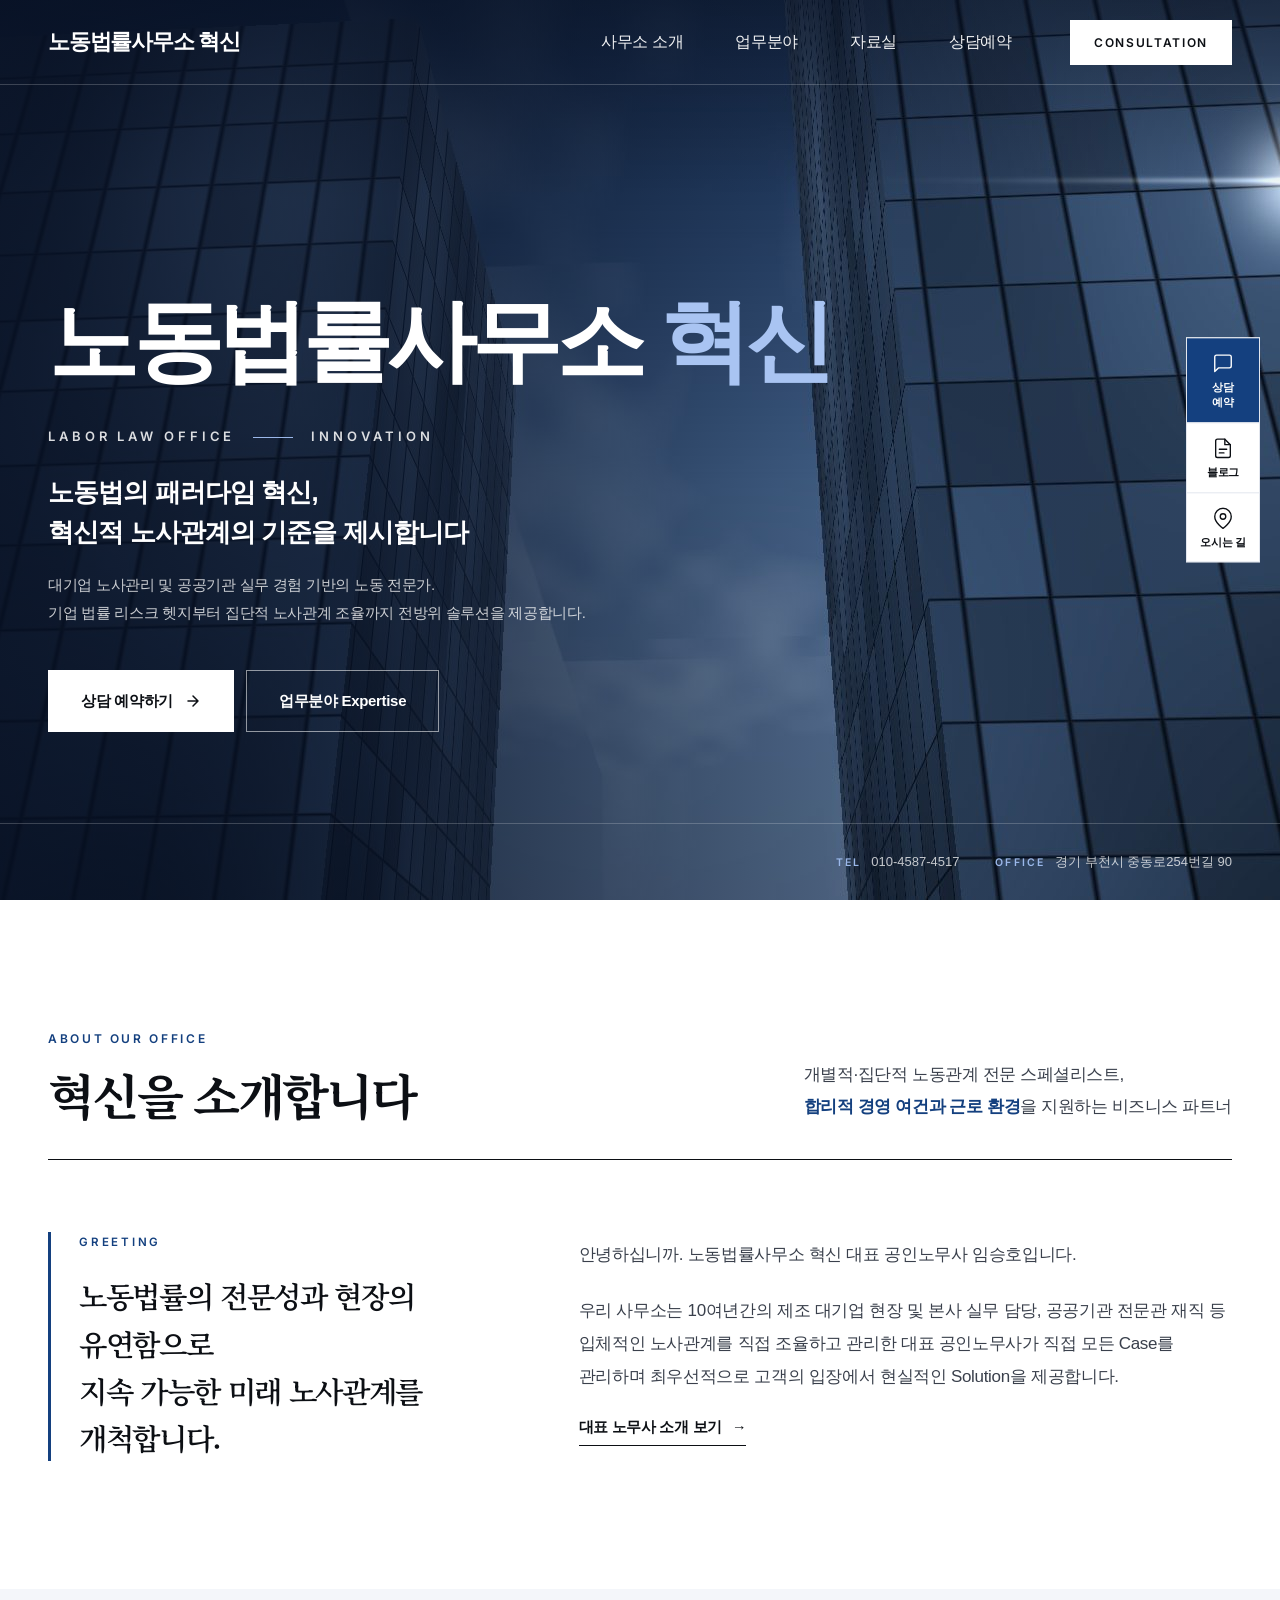
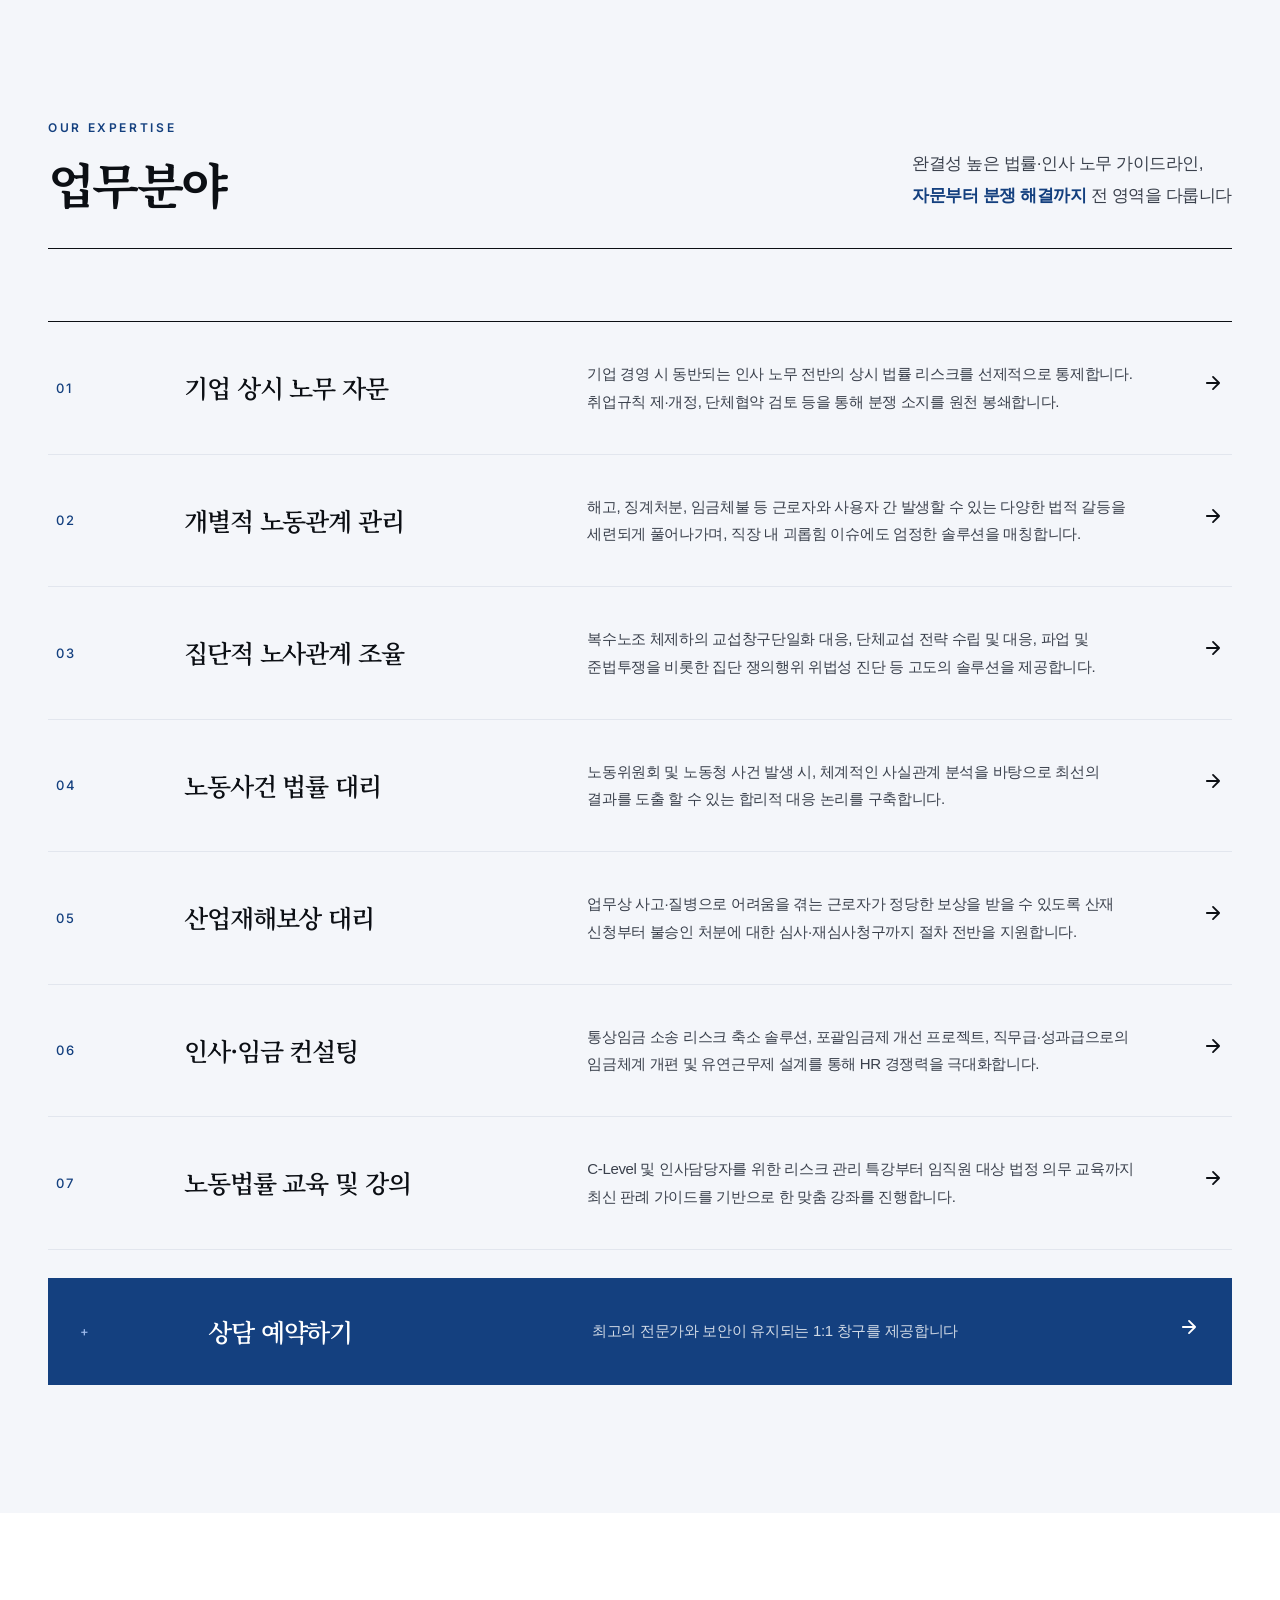
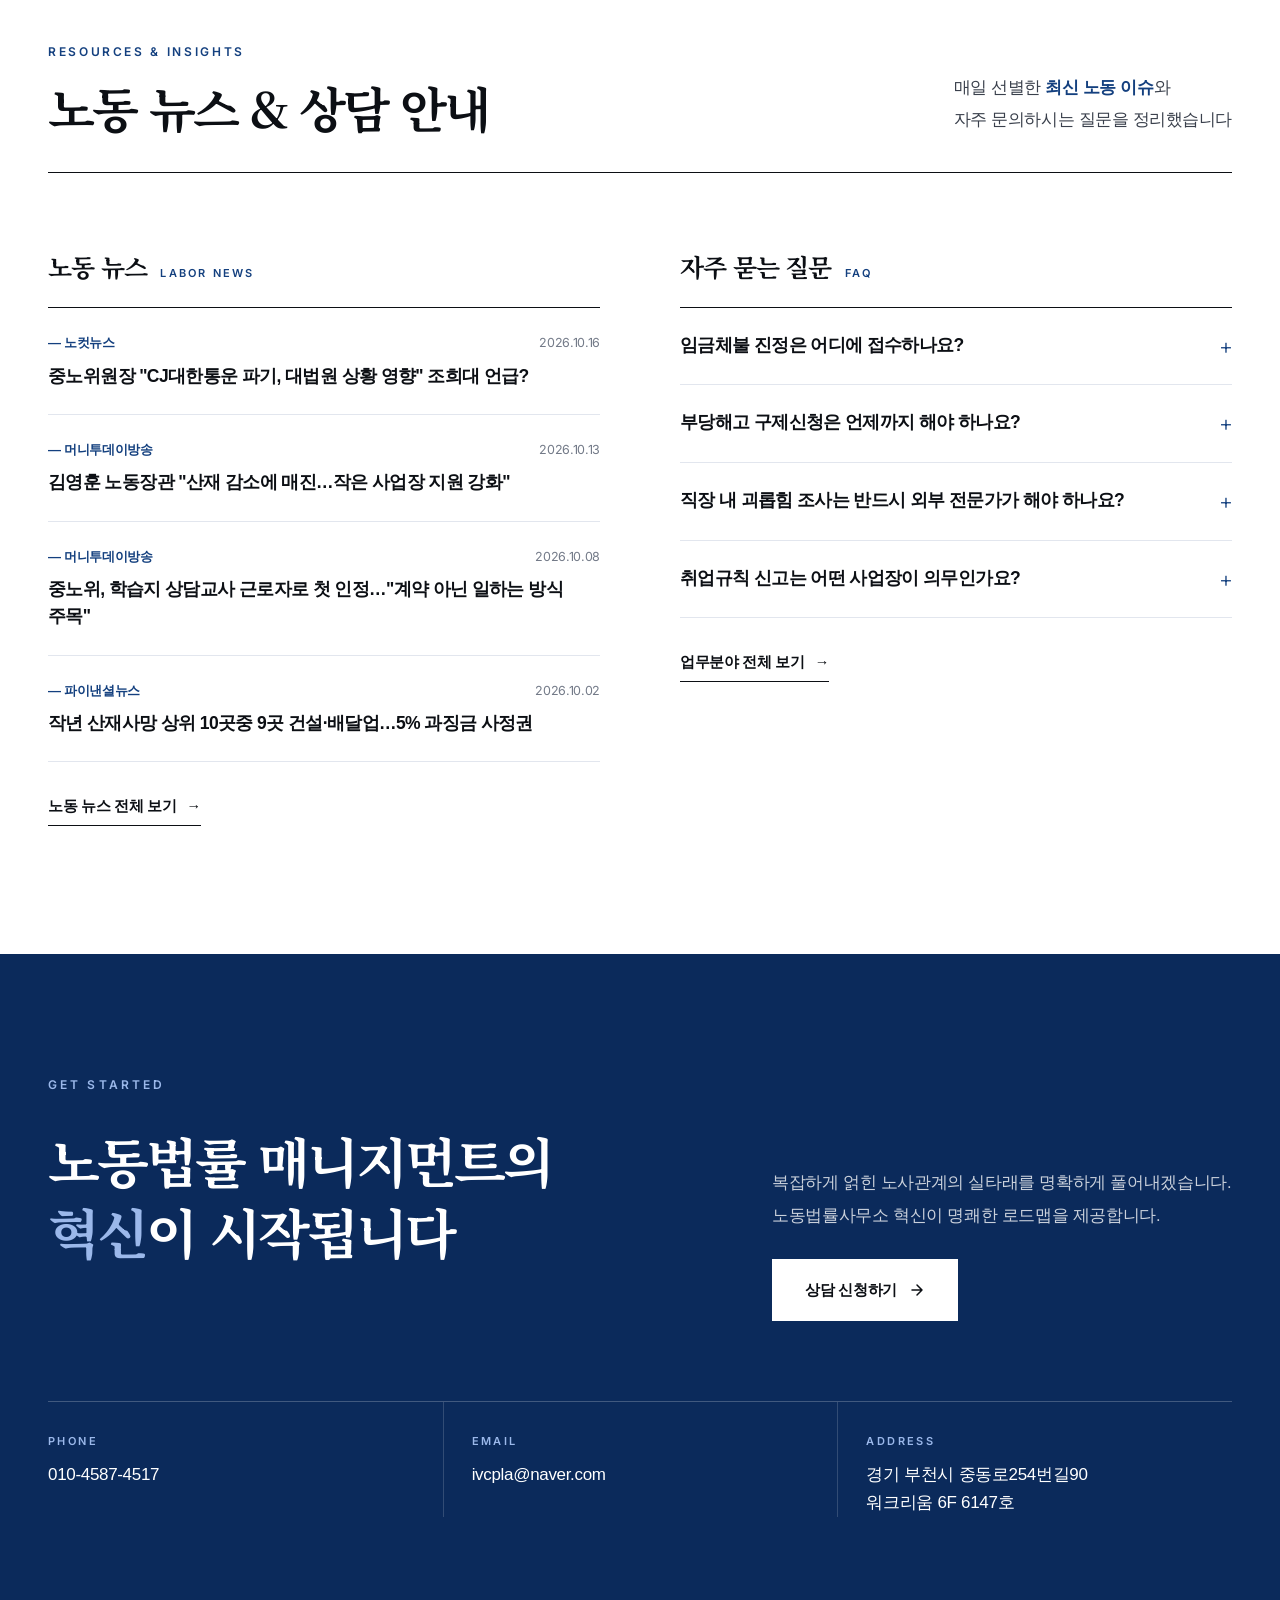
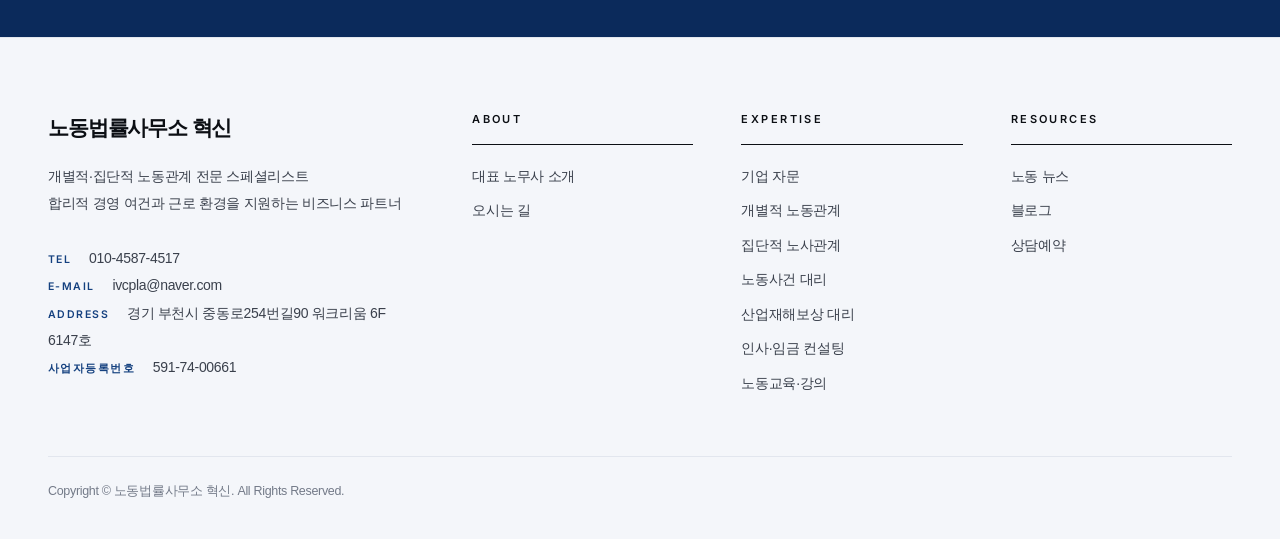
==== commit b53f217f: "Add files via upload" ====
--- a/index.html
+++ b/index.html
@@ -346,12 +346,6 @@
                 </div>
             </div>
 
-            <div class="about-stats reveal reveal-delay-2">
-                <div class="stat-item"><div class="stat-num">10<span class="unit">+</span></div><div class="stat-label">Years<br>Experience</div></div>
-                <div class="stat-item"><div class="stat-num">1:1</div><div class="stat-label">Dedicated<br>Counsel</div></div>
-                <div class="stat-item"><div class="stat-num">24<span class="unit">H</span></div><div class="stat-label">Response<br>Window</div></div>
-                <div class="stat-item"><div class="stat-num">25<span class="unit">기</span></div><div class="stat-label">공인노무사</div></div>
-            </div>
         </div>
     </section>
 
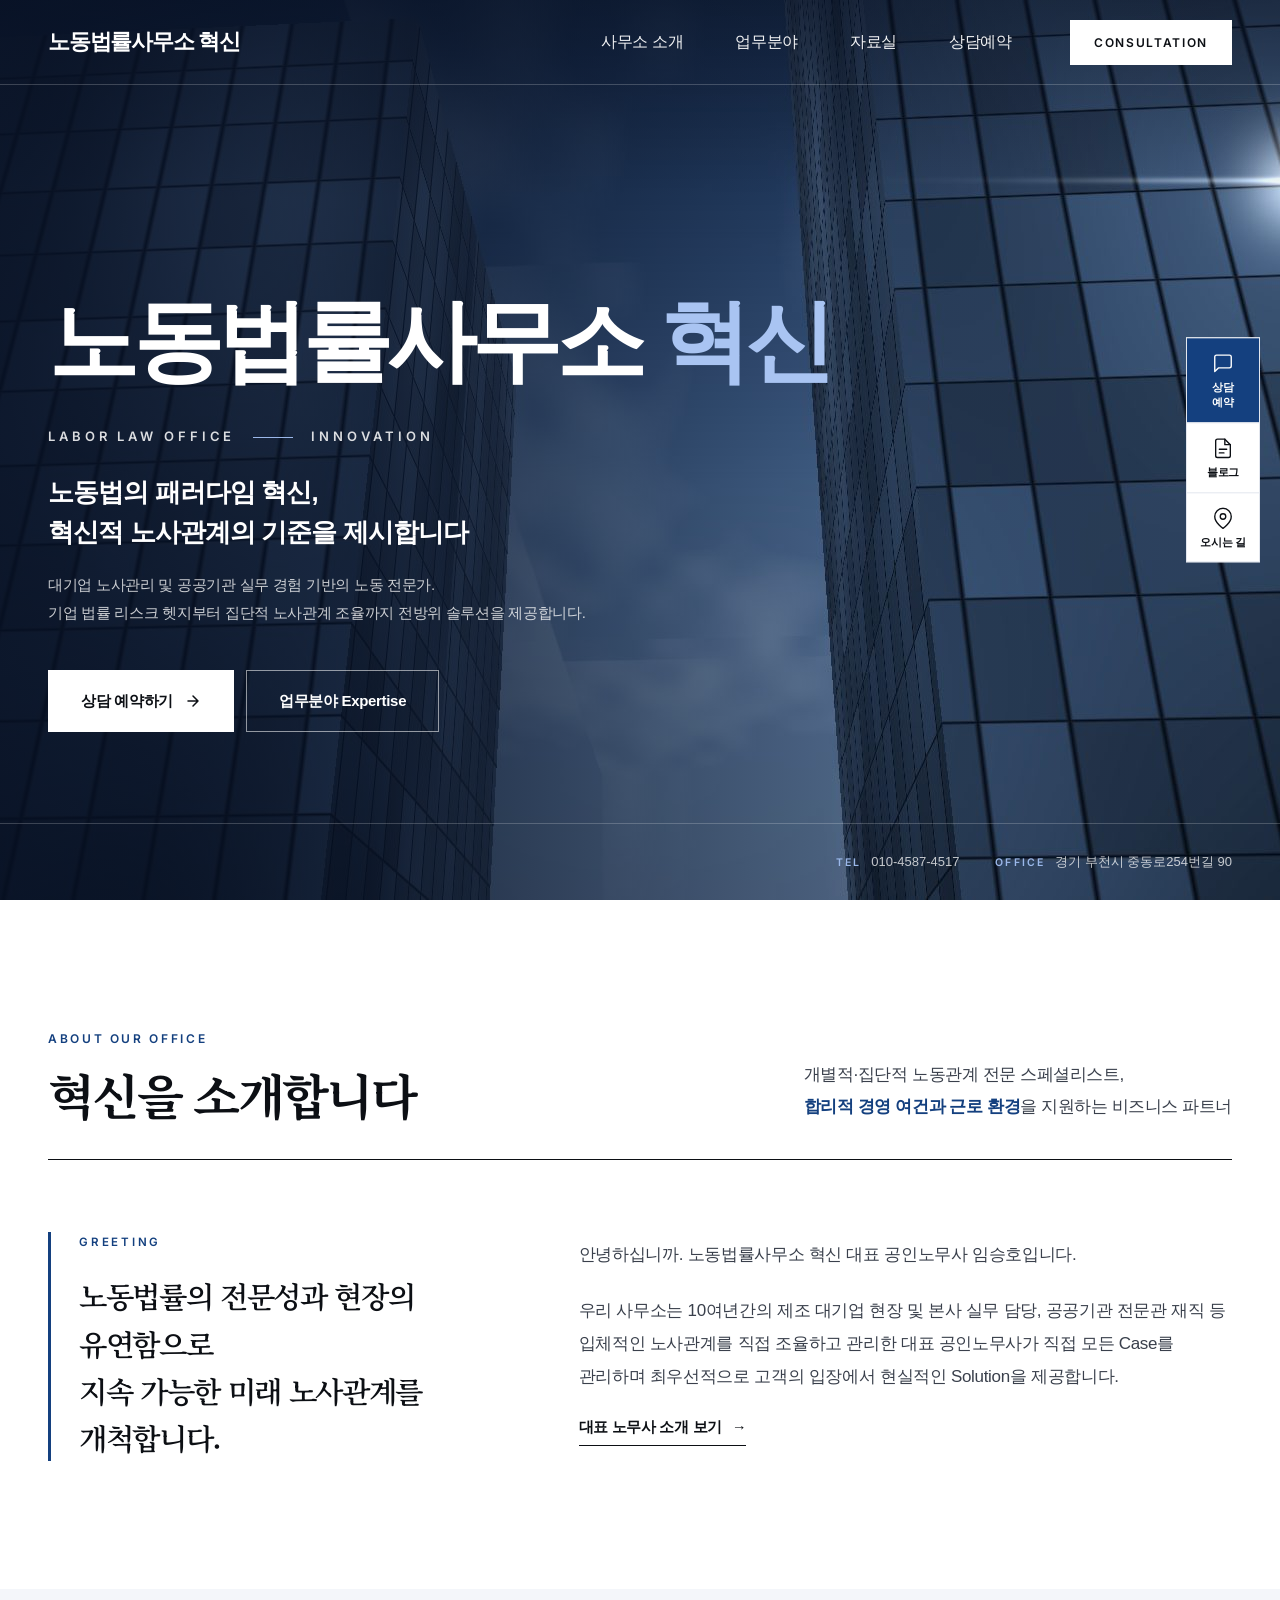
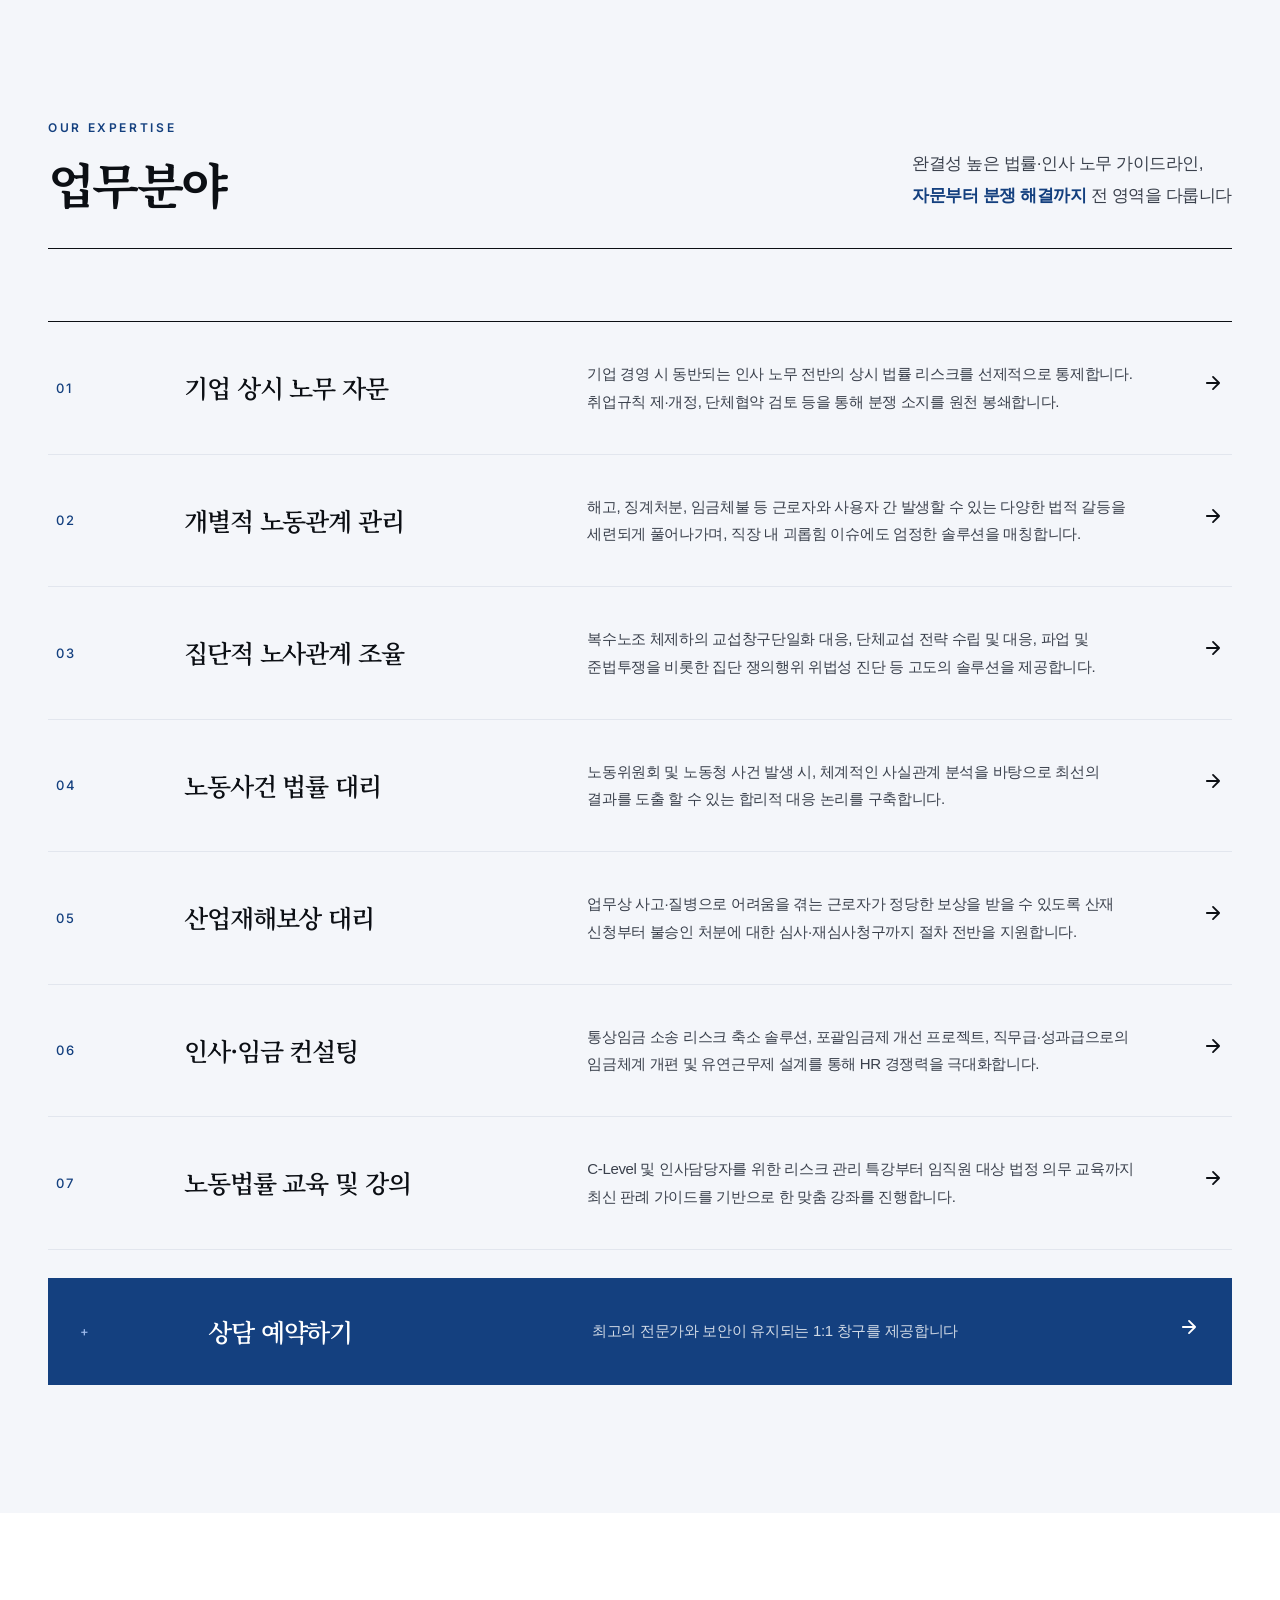
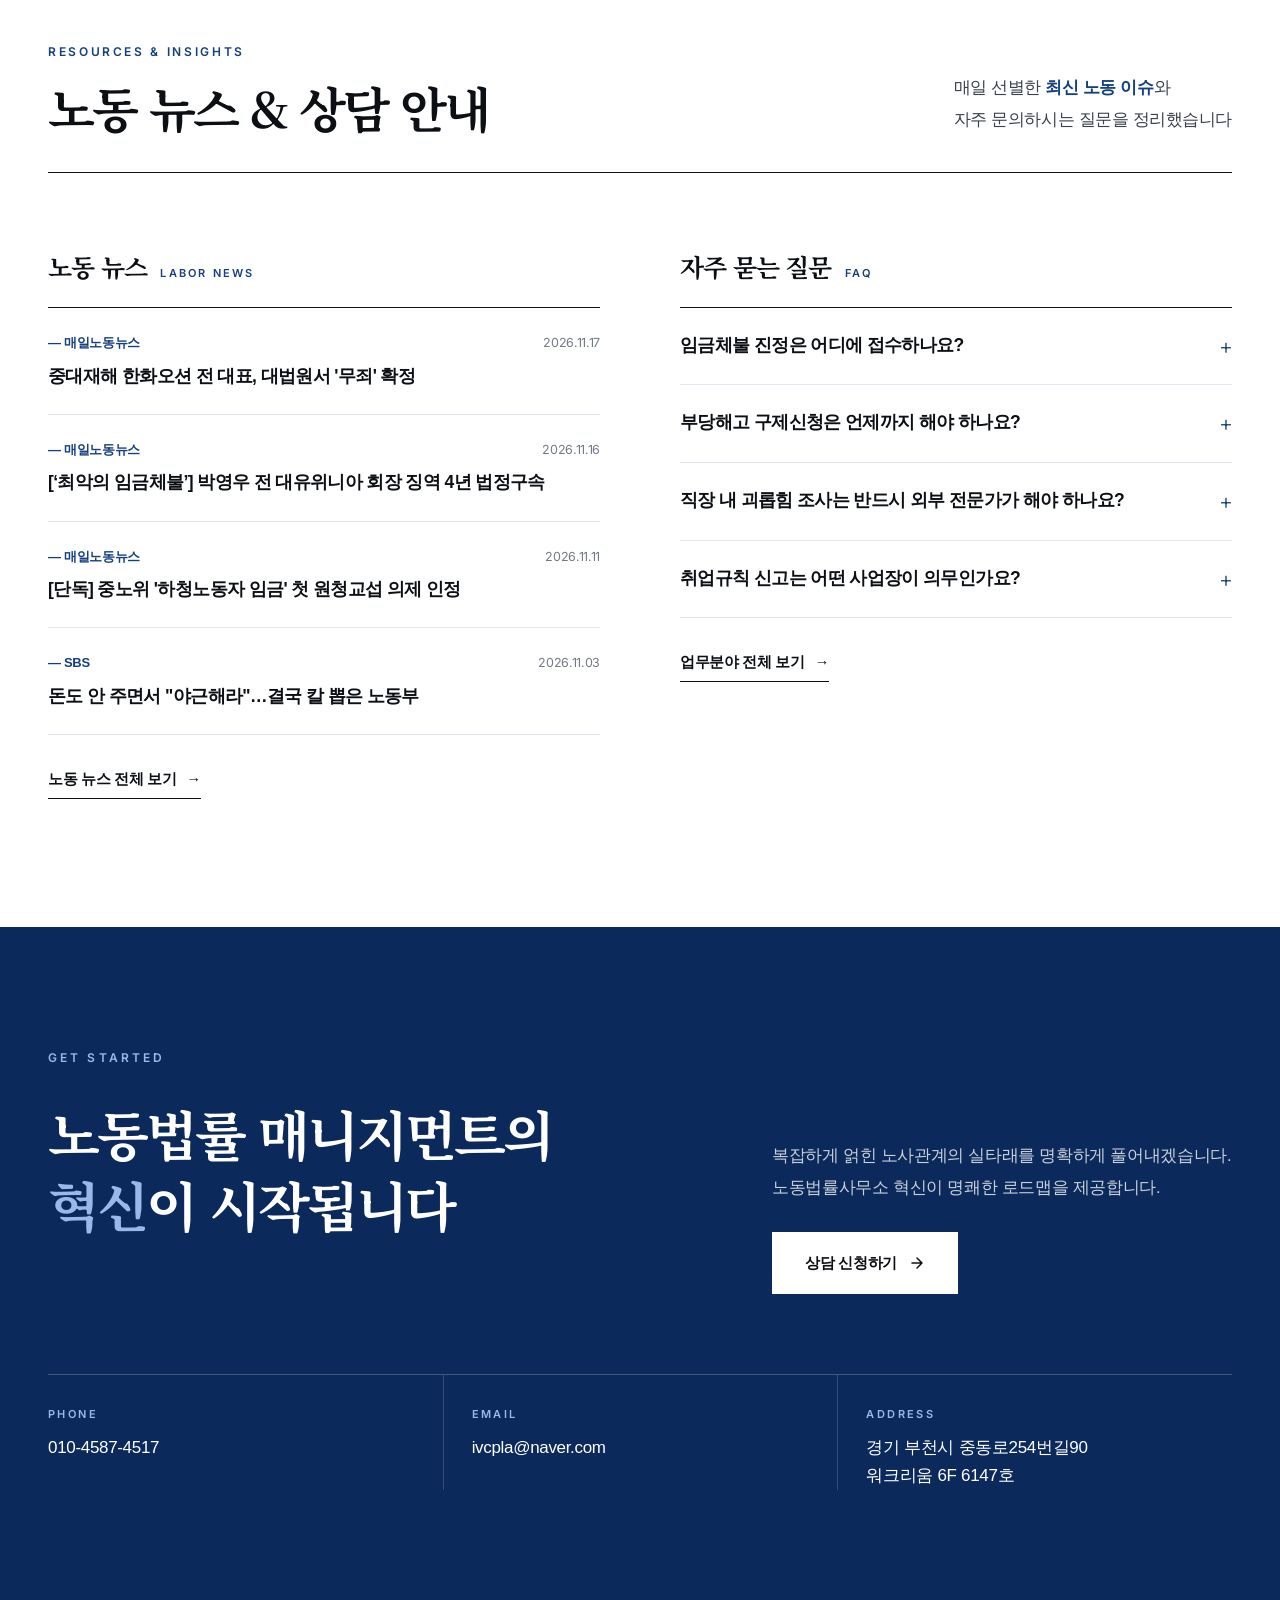
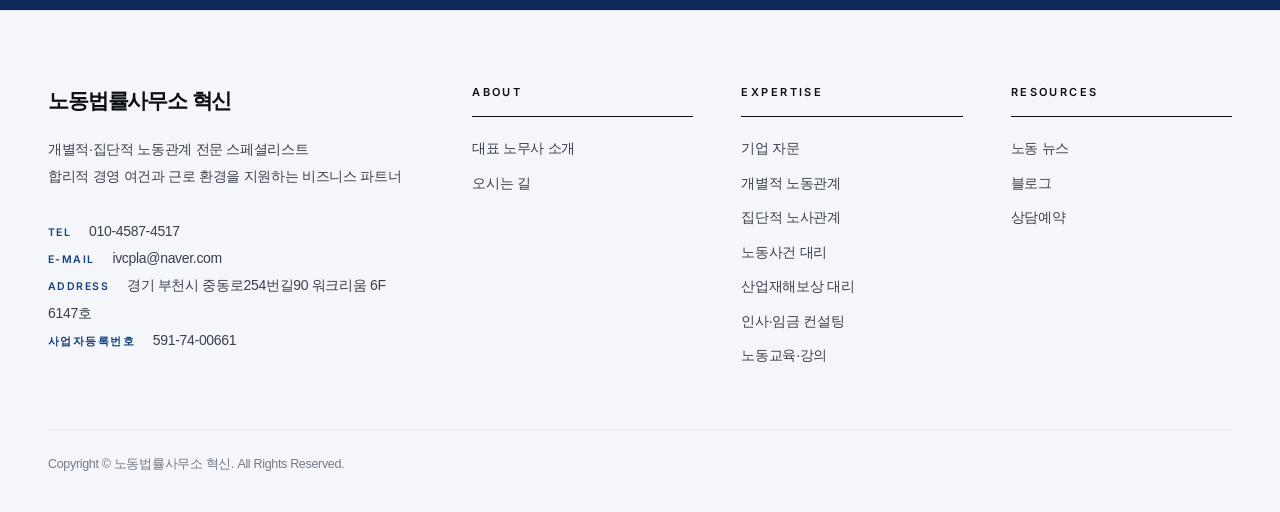
==== commit 2f8eecfe: "Add files via upload" ====
--- a/index.html
+++ b/index.html
@@ -436,27 +436,27 @@
                     <h3><span class="kr">노동 뉴스</span><span class="en">Labor News</span></h3>
                     <ul class="resource-list">
                         <li>
-                            <a href="https://nocutnews.co.kr/news/6592742" target="_blank" rel="noopener">
-                                <div class="resource-meta"><span class="resource-tag">— 노컷뉴스</span><span class="resource-date">2026.10.16</span></div>
-                                <div class="resource-title">중노위원장 "CJ대한통운 파기, 대법원 상황 영향" 조희대 언급?</div>
+                            <a href="https://www.labortoday.co.kr/news/articleView.html?idxno=237761" target="_blank" rel="noopener">
+                                <div class="resource-meta"><span class="resource-tag">— 매일노동뉴스</span><span class="resource-date">2026.11.17</span></div>
+                                <div class="resource-title">중대재해 한화오션 전 대표, 대법원서 '무죄' 확정</div>
                             </a>
                         </li>
                         <li>
-                            <a href="https://news.mtn.co.kr/article/2026101311255734839" target="_blank" rel="noopener">
-                                <div class="resource-meta"><span class="resource-tag">— 머니투데이방송</span><span class="resource-date">2026.10.13</span></div>
-                                <div class="resource-title">김영훈 노동장관 "산재 감소에 매진…작은 사업장 지원 강화"</div>
+                            <a href="https://www.labortoday.co.kr/news/articleView.html?idxno=237742" target="_blank" rel="noopener">
+                                <div class="resource-meta"><span class="resource-tag">— 매일노동뉴스</span><span class="resource-date">2026.11.16</span></div>
+                                <div class="resource-title">[‘최악의 임금체불’] 박영우 전 대유위니아 회장 징역 4년 법정구속</div>
                             </a>
                         </li>
                         <li>
-                            <a href="https://news.mtn.co.kr/news-detail/2026100810040950413" target="_blank" rel="noopener">
-                                <div class="resource-meta"><span class="resource-tag">— 머니투데이방송</span><span class="resource-date">2026.10.08</span></div>
-                                <div class="resource-title">중노위, 학습지 상담교사 근로자로 첫 인정…"계약 아닌 일하는 방식 주목"</div>
+                            <a href="https://www.labortoday.co.kr/news/articleView.html?idxno=237669" target="_blank" rel="noopener">
+                                <div class="resource-meta"><span class="resource-tag">— 매일노동뉴스</span><span class="resource-date">2026.11.11</span></div>
+                                <div class="resource-title">[단독] 중노위 '하청노동자 임금' 첫 원청교섭 의제 인정</div>
                             </a>
                         </li>
                         <li>
-                            <a href="https://www.fnnews.com/news/202610021527412309" target="_blank" rel="noopener">
-                                <div class="resource-meta"><span class="resource-tag">— 파이낸셜뉴스</span><span class="resource-date">2026.10.02</span></div>
-                                <div class="resource-title">작년 산재사망 상위 10곳중 9곳 건설·배달업…5% 과징금 사정권</div>
+                            <a href="https://news.sbs.co.kr/news/endPage.do?news_id=N1008827754" target="_blank" rel="noopener">
+                                <div class="resource-meta"><span class="resource-tag">— SBS</span><span class="resource-date">2026.11.03</span></div>
+                                <div class="resource-title">돈도 안 주면서 "야근해라"…결국 칼 뽑은 노동부</div>
                             </a>
                         </li>
                     </ul>
